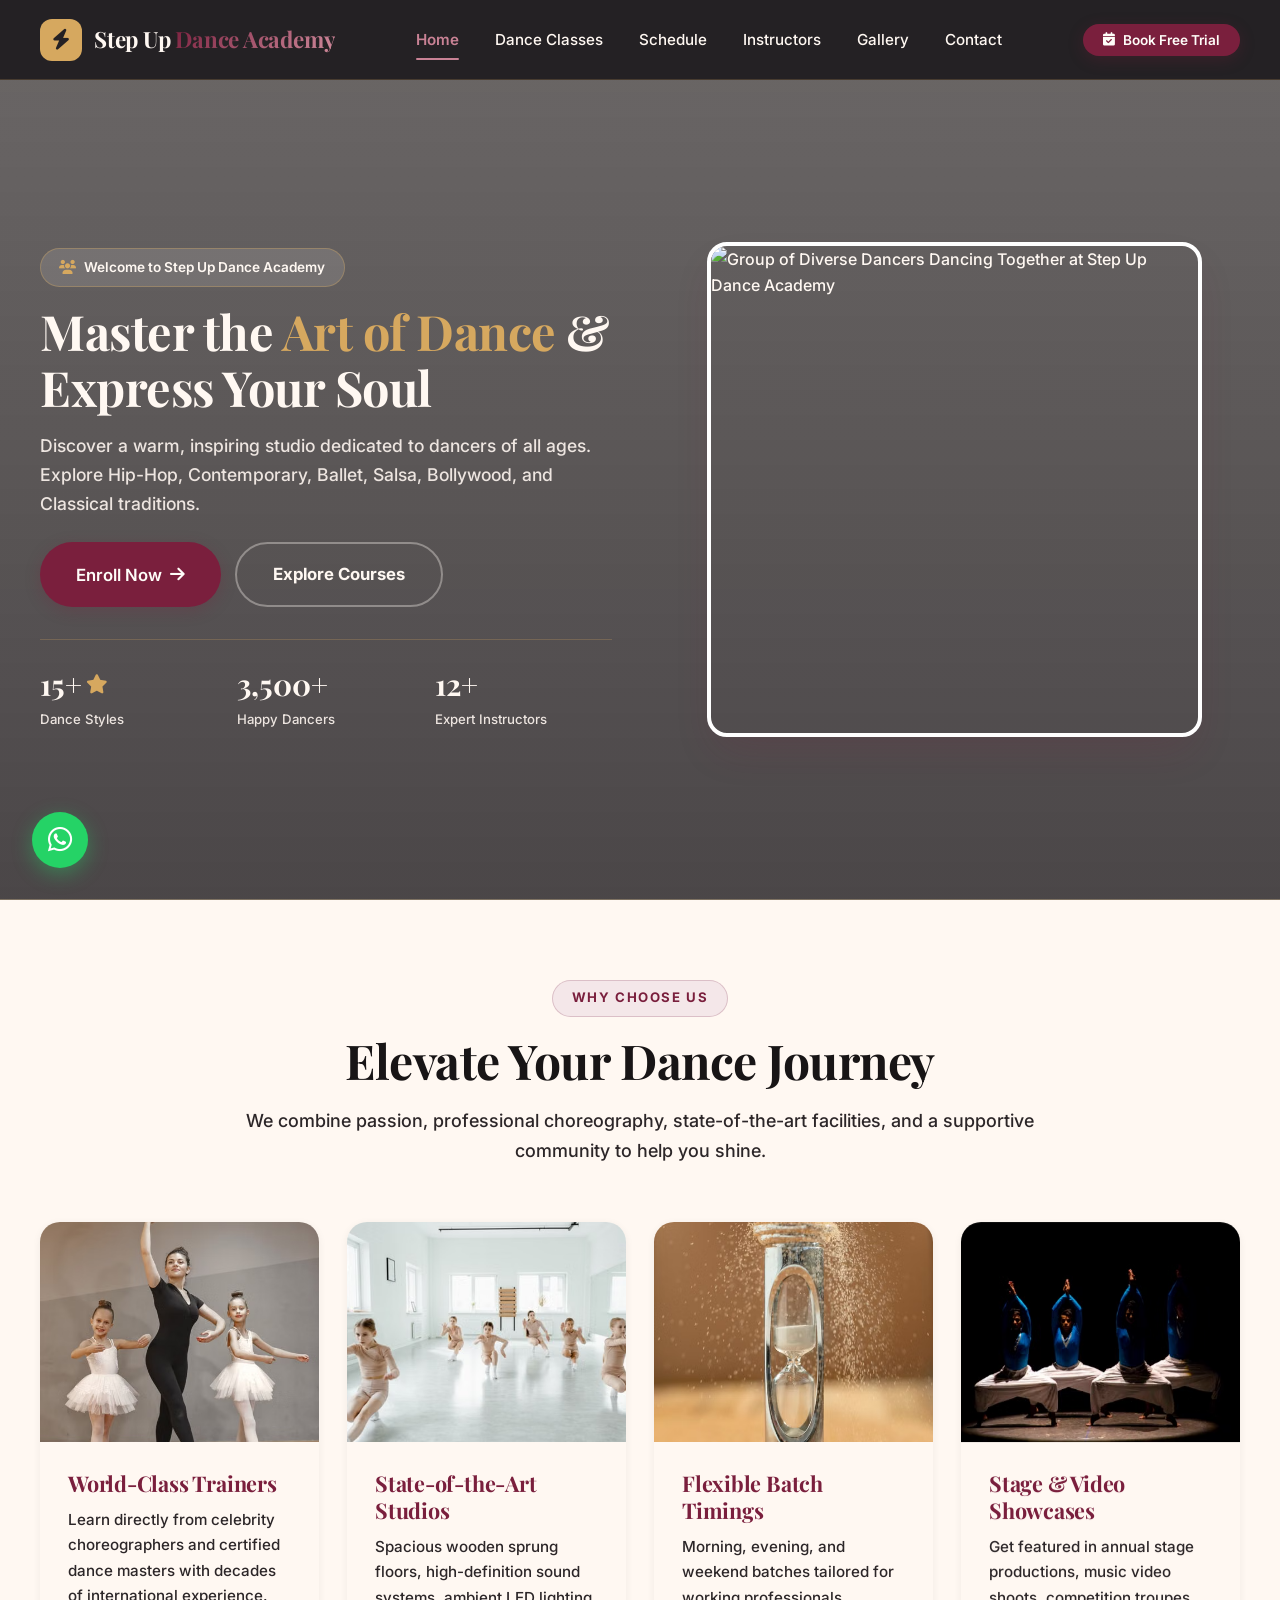
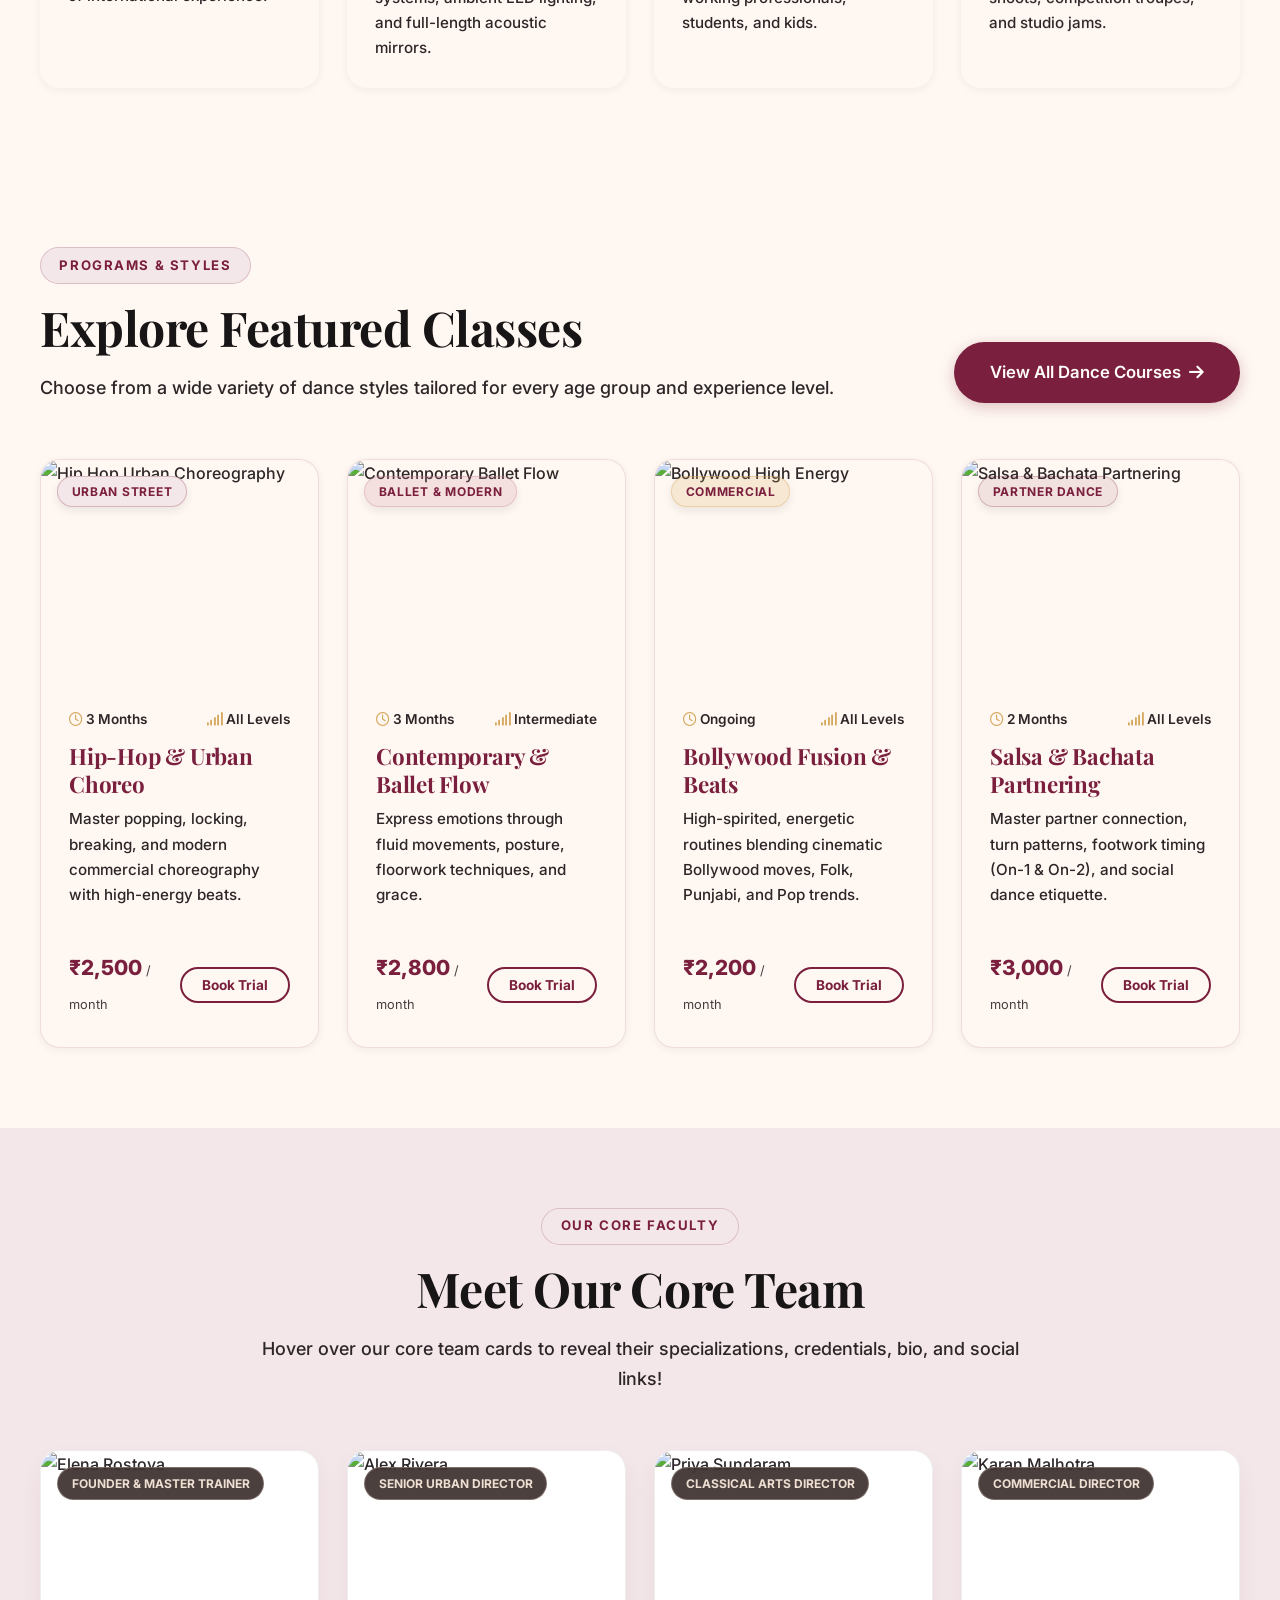
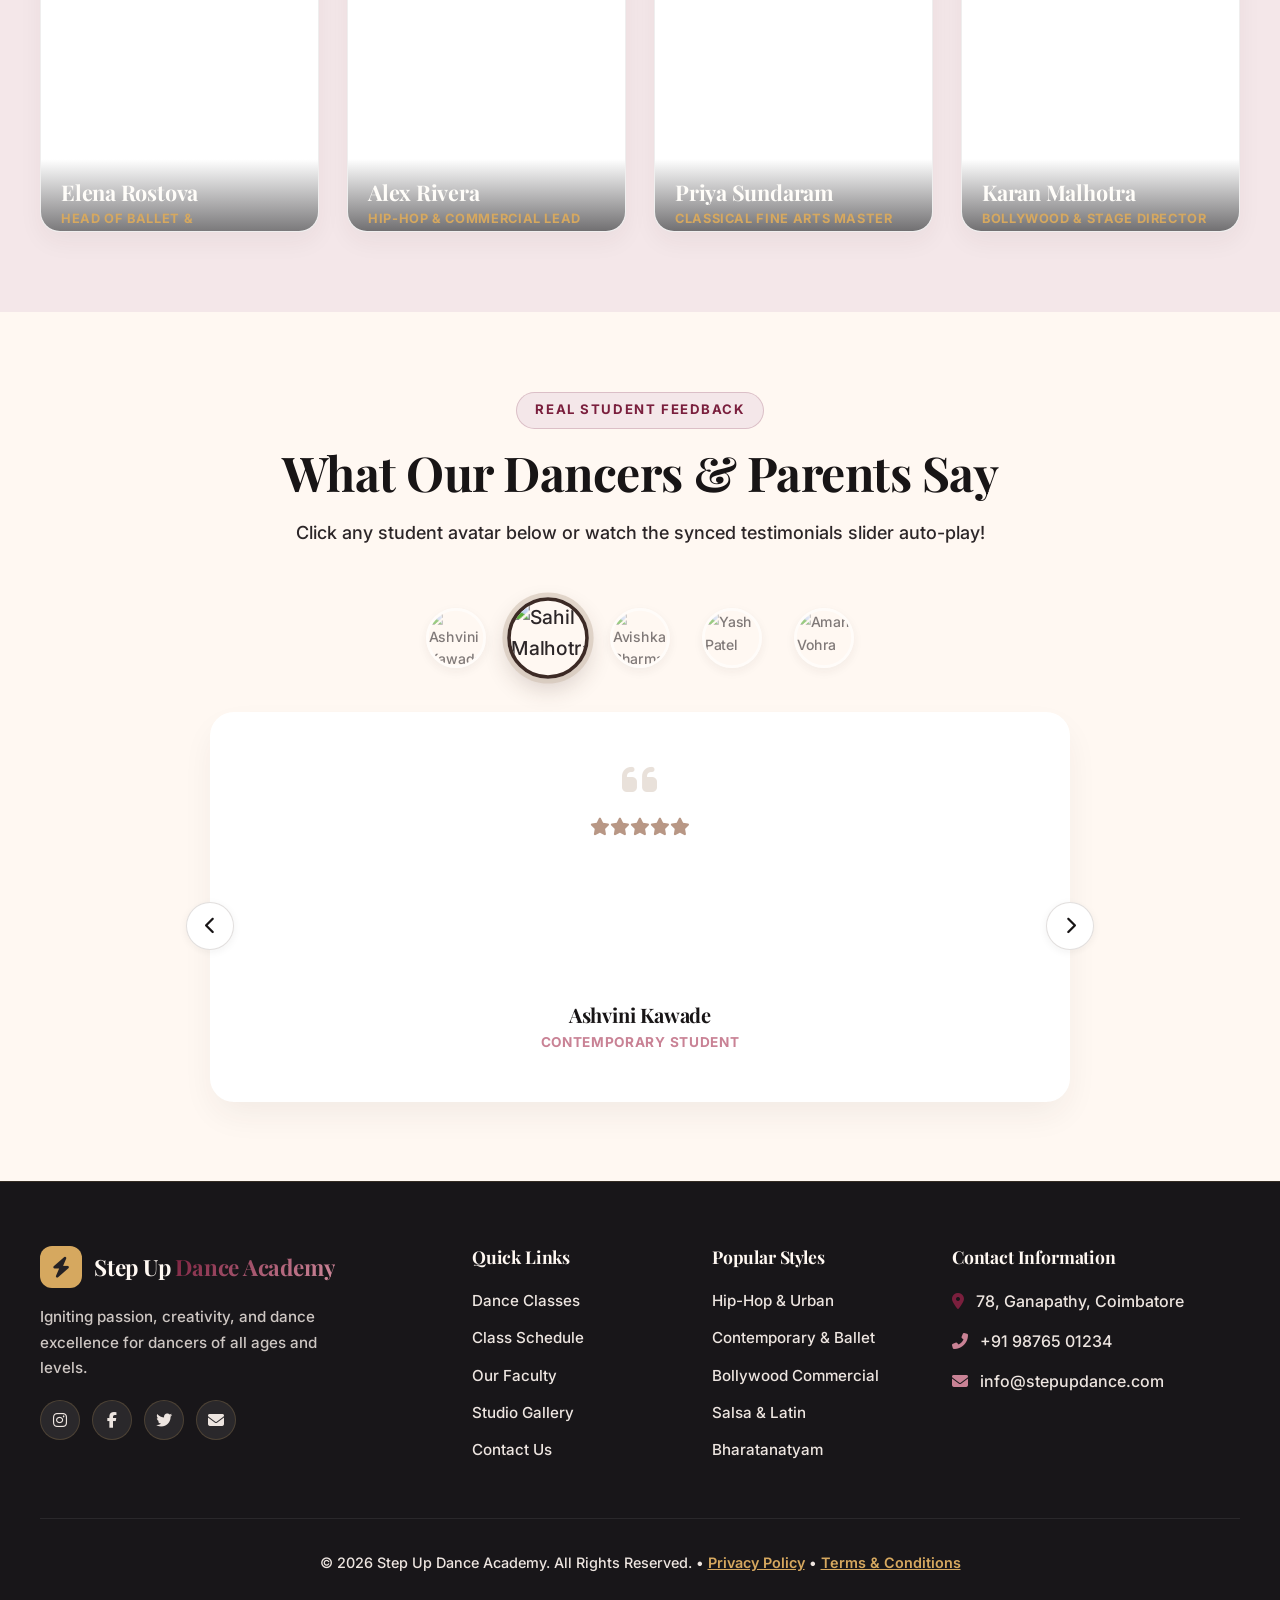
==== index.html @ e39dd7cd "Set reviews and gallery slideshow auto-play interval to 2 seconds" ====
<!DOCTYPE html>
<html lang="en">
<head>
  <meta charset="UTF-8">
  <meta name="viewport" content="width=device-width, initial-scale=1.0">
  <title>Step Up Dance Academy - Premier Dance & Performing Arts Studio</title>
  <meta name="description" content="Welcome to Step Up Dance Academy. Discover Hip-Hop, Contemporary, Ballet, Bollywood, Salsa, Bharatanatyam and Kids Dance classes taught by world-class trainers.">
  
  <!-- Google Fonts (Playfair Display Serif + Inter) -->
  <link rel="preconnect" href="https://fonts.googleapis.com">
  <link rel="preconnect" href="https://fonts.gstatic.com" crossorigin>
  <link href="https://fonts.googleapis.com/css2?family=Playfair+Display:ital,wght@0,400;0,600;0,700;0,800;1,400&family=Inter:wght@300;400;500;600;700&display=swap" rel="stylesheet">
  
  <!-- Font Awesome Icons -->
  <link rel="stylesheet" href="https://cdnjs.cloudflare.com/ajax/libs/font-awesome/6.4.0/css/all.min.css">
  
  <!-- Stylesheet -->
  <link rel="stylesheet" href="assets/css/style.css?v=18.0">
</head>
<body>

  <!-- Navigation Header -->
  <header class="header">
    <div class="container header-container">
      <a href="index.html" class="logo">
        <div class="logo-icon">
          <i class="fas fa-bolt"></i>
        </div>
        <span>Step Up <span class="gradient-text">Dance Academy</span></span>
      </a>

      <nav class="nav-menu">
        <a href="index.html" class="nav-link active">Home</a>
        <a href="classes.html" class="nav-link">Dance Classes</a>
        <a href="schedule.html" class="nav-link">Schedule</a>
        <a href="instructors.html" class="nav-link">Instructors</a>
        <a href="gallery.html" class="nav-link">Gallery</a>
        <a href="contact.html" class="nav-link">Contact</a>
      </nav>

      <div class="nav-actions">
        <button class="btn btn-primary btn-sm header-trial-btn" data-modal-target="trialModal" aria-label="Book Free Trial" title="Book Free Trial">
          <i class="fas fa-calendar-check"></i><span class="btn-text"> Book Free Trial</span>
        </button>
        <button class="hamburger" aria-label="Toggle Navigation">
          <span></span>
          <span></span>
          <span></span>
        </button>
      </div>
    </div>
  </header>

  <!-- Hero Section with Group Dancers Background Image -->
  <section class="hero home-hero" style="background: linear-gradient(rgba(24, 21, 24, 0.65), rgba(24, 21, 24, 0.78)), url('https://images.unsplash.com/photo-1504609773096-104ff2c73ba4?auto=format&fit=crop&w=1920&q=80') center/cover no-repeat;">
    <div class="container hero-grid">
      <div class="hero-content">
        <div class="hero-badge">
          <i class="fas fa-users" style="color: #D6A85F"></i>
          <span>Welcome to Step Up Dance Academy</span>
        </div>
        <h1 class="hero-title">
          Master the <span class="gradient-text">Art of Dance</span> & Express Your Soul
        </h1>
        <p class="hero-subtitle">
          Discover a warm, inspiring studio dedicated to dancers of all ages. Explore Hip-Hop, Contemporary, Ballet, Salsa, Bollywood, and Classical traditions.
        </p>
        <div class="hero-cta">
          <button class="btn btn-primary btn-lg" data-modal-target="trialModal">
            Enroll Now <i class="fas fa-arrow-right"></i>
          </button>
          <a href="classes.html" class="btn btn-outline btn-lg" style="color: #FFF8F2; border-color: rgba(255, 248, 242, 0.35);">
            Explore Courses
          </a>
        </div>

        <div class="hero-stats">
          <div>
            <div class="stat-number">15+ <i class="fas fa-star" style="font-size: 1.2rem; color: var(--accent-gold); margin-left: 4px;"></i></div>
            <div class="stat-label">Dance Styles</div>
          </div>
          <div>
            <div class="stat-number">3,500+</div>
            <div class="stat-label">Happy Dancers</div>
          </div>
          <div>
            <div class="stat-number">12+</div>
            <div class="stat-label">Expert Instructors</div>
          </div>
        </div>
      </div>

      <div class="hero-media">
        <div class="hero-image-wrapper">
          <img src="https://images.unsplash.com/photo-1545959570-a1356550785f?auto=format&fit=crop&w=900&q=80" alt="Group of Diverse Dancers Dancing Together at Step Up Dance Academy">
        </div>
      </div>
    </div>
  </section>

  <!-- Studio Highlights Section -->
  <section class="section" style="background: #FFF8F2;">
    <div class="container">
      <div class="section-header">
        <span class="section-subtitle">Why Choose Us</span>
        <h2 class="section-title">Elevate Your Dance Journey</h2>
        <p class="section-description">We combine passion, professional choreography, state-of-the-art facilities, and a supportive community to help you shine.</p>
      </div>

      <div class="features-grid">
        <!-- Card 1: World-Class Trainers -->
        <div class="feature-card">
          <div class="feature-image-box">
            <img src="assets/images/trainers.png" alt="World-Class Dance Trainers">
            
          </div>
          <div class="feature-card-body">
            <h3 class="feature-title">World-Class Trainers</h3>
            <p class="feature-desc">Learn directly from celebrity choreographers and certified dance masters with decades of international experience.</p>
          </div>
        </div>

        <!-- Card 2: State-of-the-Art Studios -->
        <div class="feature-card">
          <div class="feature-image-box">
            <img src="assets/images/studio.png" alt="State-of-the-Art Dance Studio">
            
          </div>
          <div class="feature-card-body">
            <h3 class="feature-title">State-of-the-Art Studios</h3>
            <p class="feature-desc">Spacious wooden sprung floors, high-definition sound systems, ambient LED lighting, and full-length acoustic mirrors.</p>
          </div>
        </div>

        <!-- Card 3: Flexible Batch Timings -->
        <div class="feature-card">
          <div class="feature-image-box">
            <img src="assets/images/timings.png" alt="Flexible Batch Timings">
            
          </div>
          <div class="feature-card-body">
            <h3 class="feature-title">Flexible Batch Timings</h3>
            <p class="feature-desc">Morning, evening, and weekend batches tailored for working professionals, students, and kids.</p>
          </div>
        </div>

        <!-- Card 4: Stage & Video Showcases -->
        <div class="feature-card">
          <div class="feature-image-box">
            <img src="assets/images/stage.png" alt="Stage & Video Showcases">
            
          </div>
          <div class="feature-card-body">
            <h3 class="feature-title">Stage & Video Showcases</h3>
            <p class="feature-desc">Get featured in annual stage productions, music video shoots, competition troupes, and studio jams.</p>
          </div>
        </div>
      </div>
    </div>
  </section>

  <!-- Featured Dance Classes -->
  <section class="section">
    <div class="container">
      <div class="section-header-top-action">
        <div>
          <span class="section-subtitle">Programs & Styles</span>
          <h2 class="section-title">Explore Featured Classes</h2>
          <p class="section-description">Choose from a wide variety of dance styles tailored for every age group and experience level.</p>
        </div>
        <div>
          <a href="classes.html" class="btn btn-primary btn-lg">
            View All Dance Courses <i class="fas fa-arrow-right"></i>
          </a>
        </div>
      </div>

      <div class="classes-grid">
        <!-- Class 1 -->
        <div class="class-card">
          <a href="#" class="class-image-link" data-class-details="hip-hop" title="Click to view full class details & timings">
            <div class="class-image">
              <img src="https://images.unsplash.com/photo-1508700115892-45ecd05ae2ad?auto=format&fit=crop&w=600&q=80" alt="Hip Hop Urban Choreography">
              <span class="badge badge-purple class-badge">Urban Street</span>
            </div>
          </a>
          <div class="class-content">
            <div class="class-meta">
              <span><i class="far fa-clock"></i> 3 Months</span>
              <span><i class="fas fa-signal"></i> All Levels</span>
            </div>
            <h3 class="class-title"><a href="#" data-class-details="hip-hop">Hip-Hop & Urban Choreo</a></h3>
            <p class="class-desc">Master popping, locking, breaking, and modern commercial choreography with high-energy beats.</p>
            <div class="class-footer">
              <div class="class-price">₹2,500 <span>/ month</span></div>
              <button class="btn btn-outline btn-sm" data-modal-target="trialModal" data-course-title="Hip-Hop & Urban Choreo">
                Book Trial
              </button>
            </div>
          </div>
        </div>

        <!-- Class 2 -->
        <div class="class-card">
          <a href="#" class="class-image-link" data-class-details="contemporary" title="Click to view full class details & timings">
            <div class="class-image">
              <img src="https://images.unsplash.com/photo-1547153760-18fc86324498?auto=format&fit=crop&w=600&q=80" alt="Contemporary Ballet Flow">
              <span class="badge badge-pink class-badge">Ballet & Modern</span>
            </div>
          </a>
          <div class="class-content">
            <div class="class-meta">
              <span><i class="far fa-clock"></i> 3 Months</span>
              <span><i class="fas fa-signal"></i> Intermediate</span>
            </div>
            <h3 class="class-title"><a href="#" data-class-details="contemporary">Contemporary & Ballet Flow</a></h3>
            <p class="class-desc">Express emotions through fluid movements, posture, floorwork techniques, and grace.</p>
            <div class="class-footer">
              <div class="class-price">₹2,800 <span>/ month</span></div>
              <button class="btn btn-outline btn-sm" data-modal-target="trialModal" data-course-title="Contemporary & Ballet Flow">
                Book Trial
              </button>
            </div>
          </div>
        </div>

        <!-- Class 3 -->
        <div class="class-card">
          <a href="#" class="class-image-link" data-class-details="bollywood" title="Click to view full class details & timings">
            <div class="class-image">
              <img src="https://images.unsplash.com/photo-1535525153412-5a42439a210d?auto=format&fit=crop&w=600&q=80" alt="Bollywood High Energy">
              <span class="badge badge-gold class-badge">Commercial</span>
            </div>
          </a>
          <div class="class-content">
            <div class="class-meta">
              <span><i class="far fa-clock"></i> Ongoing</span>
              <span><i class="fas fa-signal"></i> All Levels</span>
            </div>
            <h3 class="class-title"><a href="#" data-class-details="bollywood">Bollywood Fusion & Beats</a></h3>
            <p class="class-desc">High-spirited, energetic routines blending cinematic Bollywood moves, Folk, Punjabi, and Pop trends.</p>
            <div class="class-footer">
              <div class="class-price">₹2,200 <span>/ month</span></div>
              <button class="btn btn-outline btn-sm" data-modal-target="trialModal" data-course-title="Bollywood Fusion & Beats">
                Book Trial
              </button>
            </div>
          </div>
        </div>

        <!-- Class 4 -->
        <div class="class-card">
          <a href="#" class="class-image-link" data-class-details="salsa" title="Click to view full class details & timings">
            <div class="class-image">
              <img src="https://images.unsplash.com/photo-1504609773096-104ff2c73ba4?auto=format&fit=crop&w=600&q=80" alt="Salsa & Bachata Partnering">
              <span class="badge badge-cyan class-badge">Partner Dance</span>
            </div>
          </a>
          <div class="class-content">
            <div class="class-meta">
              <span><i class="far fa-clock"></i> 2 Months</span>
              <span><i class="fas fa-signal"></i> All Levels</span>
            </div>
            <h3 class="class-title"><a href="#" data-class-details="salsa">Salsa & Bachata Partnering</a></h3>
            <p class="class-desc">Master partner connection, turn patterns, footwork timing (On-1 & On-2), and social dance etiquette.</p>
            <div class="class-footer">
              <div class="class-price">₹3,000 <span>/ month</span></div>
              <button class="btn btn-outline btn-sm" data-modal-target="trialModal" data-course-title="Salsa & Bachata Partnering">
                Book Trial
              </button>
            </div>
          </div>
        </div>
      </div>
    </div>
  </section>

  <!-- Class Details Modal (Step 1: View Class Timing, Trainer & Overview) -->
  <div class="modal" id="classDetailsModal">
    <div class="modal-dialog modal-dialog-lg">
      <button class="modal-close" data-modal-close aria-label="Close modal">&times;</button>
      
      <div class="class-details-container">
        <div class="class-details-banner">
          <img id="detailImg" src="" alt="Course Cover Image">
          <span id="detailBadge" class="badge badge-purple class-details-badge"></span>
        </div>

        <div class="class-details-header-content">
          <h2 id="detailTitle" class="class-details-title">Course Title</h2>
          <p id="detailDesc" class="class-details-desc">Course Description...</p>
        </div>

        <div class="class-details-info-grid">
          <div class="detail-info-item">
            <div class="detail-icon"><i class="fas fa-user-ninja"></i></div>
            <div class="detail-text">
              <span class="detail-label">Master Trainer</span>
              <strong id="detailTrainer">Trainer Name</strong>
            </div>
          </div>

          <div class="detail-info-item">
            <div class="detail-icon"><i class="far fa-clock"></i></div>
            <div class="detail-text">
              <span class="detail-label">Batch Schedule & Timings</span>
              <strong id="detailTiming">Mon, Wed, Fri @ 6:00 PM</strong>
            </div>
          </div>

          <div class="detail-info-item">
            <div class="detail-icon"><i class="fas fa-signal"></i></div>
            <div class="detail-text">
              <span class="detail-label">Skill Level & Duration</span>
              <strong id="detailLevel">All Levels • 3 Months</strong>
            </div>
          </div>

          <div class="detail-info-item">
            <div class="detail-icon"><i class="fas fa-tag"></i></div>
            <div class="detail-text">
              <span class="detail-label">Tuition Fee</span>
              <strong id="detailPrice" class="detail-price-text">₹2,500 / month</strong>
            </div>
          </div>
        </div>

        <div class="class-details-highlights">
          <h4 class="highlights-heading"><i class="fas fa-check-circle" style="color: var(--secondary);"></i> What You'll Learn & Master</h4>
          <ul id="detailHighlightsList" class="highlights-list">
            <!-- Populated dynamically -->
          </ul>
        </div>

        <div class="class-details-action">
          <button id="proceedToBookBtn" class="btn btn-primary btn-lg" style="width: 100%;">
            Book This Class Now <i class="fas fa-arrow-right"></i>
          </button>
        </div>
      </div>
    </div>
  </div>

  <!-- Core Team Preview (EXACT RAACK DANCE ANIMATION) -->
  <section class="section instructor-section" style="background: #F4E7E9;">
    <div class="container">
      <div class="section-header">
        <span class="section-subtitle">Our Core Faculty</span>
        <h2 class="section-title">Meet Our Core Team</h2>
        <p class="section-description">Hover over our core team cards to reveal their specializations, credentials, bio, and social links!</p>
      </div>

      <div class="instructors-grid">
        <!-- Raack Team Member 1 -->
        <div class="raack-team-card">
          <div class="raack-img-box">
            <span class="raack-top-badge">Founder & Master Trainer</span>
            <img src="https://images.unsplash.com/photo-1534528741775-53994a69daeb?auto=format&fit=crop&w=600&q=80" alt="Elena Rostova">
            <div class="raack-card-overlay">
              <h3 class="raack-trainer-title">Elena Rostova</h3>
              <div class="raack-trainer-role">Head of Ballet & Contemporary</div>
              <p class="raack-bio-text">12+ Years Experience. Royal Ballet Academy Alumna specializing in fluid floorwork, lyrical alignment, and stage performances.</p>
              <div class="raack-social-row">
                <a href="#" class="raack-social-btn" aria-label="Instagram"><i class="fab fa-instagram"></i></a>
                <a href="#" class="raack-social-btn" aria-label="YouTube"><i class="fab fa-youtube"></i></a>
                <a href="#" class="raack-social-btn" aria-label="Facebook"><i class="fab fa-facebook-f"></i></a>
              </div>
              <button class="btn btn-primary btn-sm" style="width: 100%;" data-modal-target="trialModal" data-course-title="Contemporary & Ballet Flow">
                Book Session with Elena
              </button>
            </div>
          </div>
        </div>

        <!-- Raack Team Member 2 -->
        <div class="raack-team-card">
          <div class="raack-img-box">
            <span class="raack-top-badge">Senior Urban Director</span>
            <img src="https://images.unsplash.com/photo-1507003211169-0a1dd7228f2d?auto=format&fit=crop&w=600&q=80" alt="Alex Rivera">
            <div class="raack-card-overlay">
              <h3 class="raack-trainer-title">Alex Rivera</h3>
              <div class="raack-trainer-role">Hip-Hop & Commercial Lead</div>
              <p class="raack-bio-text">World Dance Championship winner. Expert in popping, locking, breaking, and commercial video choreography.</p>
              <div class="raack-social-row">
                <a href="#" class="raack-social-btn" aria-label="Instagram"><i class="fab fa-instagram"></i></a>
                <a href="#" class="raack-social-btn" aria-label="YouTube"><i class="fab fa-youtube"></i></a>
                <a href="#" class="raack-social-btn" aria-label="TikTok"><i class="fab fa-tiktok"></i></a>
              </div>
              <button class="btn btn-primary btn-sm" style="width: 100%;" data-modal-target="trialModal" data-course-title="Hip-Hop & Urban Choreo">
                Book Session with Alex
              </button>
            </div>
          </div>
        </div>

        <!-- Raack Team Member 3 -->
        <div class="raack-team-card">
          <div class="raack-img-box">
            <span class="raack-top-badge">Classical Arts Director</span>
            <img src="https://images.unsplash.com/photo-1573496359142-b8d87734a5a2?auto=format&fit=crop&w=600&q=80" alt="Priya Sundaram">
            <div class="raack-card-overlay">
              <h3 class="raack-trainer-title">Priya Sundaram</h3>
              <div class="raack-trainer-role">Classical Fine Arts Master</div>
              <p class="raack-bio-text">Kalakshetra certified master with 15+ years experience training Bharatanatyam, Kathak, and Indian fusion.</p>
              <div class="raack-social-row">
                <a href="#" class="raack-social-btn" aria-label="Instagram"><i class="fab fa-instagram"></i></a>
                <a href="#" class="raack-social-btn" aria-label="YouTube"><i class="fab fa-youtube"></i></a>
              </div>
              <button class="btn btn-primary btn-sm" style="width: 100%;" data-modal-target="trialModal" data-course-title="Bharatanatyam Classical">
                Book Session with Priya
              </button>
            </div>
          </div>
        </div>

        <!-- Raack Team Member 4 -->
        <div class="raack-team-card">
          <div class="raack-img-box">
            <span class="raack-top-badge">Commercial Director</span>
            <img src="https://images.unsplash.com/photo-1500648767791-00dcc994a43e?auto=format&fit=crop&w=600&q=80" alt="Karan Malhotra">
            <div class="raack-card-overlay">
              <h3 class="raack-trainer-title">Karan Malhotra</h3>
              <div class="raack-trainer-role">Bollywood & Stage Director</div>
              <p class="raack-bio-text">8+ Years Experience. Choreography director for concerts & films, blending cinematic Bollywood and Bhangra energy.</p>
              <div class="raack-social-row">
                <a href="#" class="raack-social-btn" aria-label="Instagram"><i class="fab fa-instagram"></i></a>
                <a href="#" class="raack-social-btn" aria-label="YouTube"><i class="fab fa-youtube"></i></a>
              </div>
              <button class="btn btn-primary btn-sm" style="width: 100%;" data-modal-target="trialModal" data-course-title="Bollywood Fusion & Beats">
                Book Session with Karan
              </button>
            </div>
          </div>
        </div>
      </div>
    </div>
  </section>

  <!-- Student Reviews (EXACT OBSESSION DANCE STUDIO SYNCED REVIEWS SLIDER) -->
  <section class="section" style="background: #FFF8F2;">
    <div class="container">
      <div class="section-header">
        <span class="section-subtitle">Real Student Feedback</span>
        <h2 class="section-title">What Our Dancers & Parents Say</h2>
        <p class="section-description">Click any student avatar below or watch the synced testimonials slider auto-play!</p>
      </div>

      <div class="obsession-reviews-container">
        <!-- Top Avatar Navigation Ring Bar -->
        <div class="obsession-avatar-nav">
          <div class="obsession-avatar-item active" data-index="0">
            <img src="https://images.unsplash.com/photo-1534528741775-53994a69daeb?auto=format&fit=crop&w=150&q=80" alt="Ashvini Kawade">
          </div>
          <div class="obsession-avatar-item" data-index="1">
            <img src="https://images.unsplash.com/photo-1507003211169-0a1dd7228f2d?auto=format&fit=crop&w=150&q=80" alt="Sahil Malhotra">
          </div>
          <div class="obsession-avatar-item" data-index="2">
            <img src="https://images.unsplash.com/photo-1494790108377-be9c29b29330?auto=format&fit=crop&w=150&q=80" alt="Avishka Sharma">
          </div>
          <div class="obsession-avatar-item" data-index="3">
            <img src="https://images.unsplash.com/photo-1500648767791-00dcc994a43e?auto=format&fit=crop&w=150&q=80" alt="Yash Patel">
          </div>
          <div class="obsession-avatar-item" data-index="4">
            <img src="https://images.unsplash.com/photo-1544005313-94ddf0286df2?auto=format&fit=crop&w=150&q=80" alt="Aman Vohra">
          </div>
        </div>

        <!-- Synchronized Review Quote Card Box -->
        <div class="obsession-review-box">
          <button class="obsession-nav-btn obsession-nav-prev" aria-label="Previous Review"><i class="fas fa-chevron-left"></i></button>
          <button class="obsession-nav-btn obsession-nav-next" aria-label="Next Review"><i class="fas fa-chevron-right"></i></button>

          <i class="fas fa-quote-left obsession-quote-icon"></i>
          <div class="obsession-stars">
            <i class="fas fa-star"></i><i class="fas fa-star"></i><i class="fas fa-star"></i><i class="fas fa-star"></i><i class="fas fa-star"></i>
          </div>
          <p class="obsession-text-content" id="obsessionReviewText">
            "Step Up Dance Academy changed my life! Their classes and instructors are awesome... gave me the skills and confidence to become a great dancer. I’ve been at multiple dance studios, but this one has the nicest instructors and most vibrant environment."
          </p>
          <div class="obsession-user-info">
            <h3 class="obsession-user-name" id="obsessionReviewName">Ashvini Kawade</h3>
            <span class="obsession-user-role" id="obsessionReviewRole">Contemporary Student</span>
          </div>
        </div>
      </div>
    </div>
  </section>

  <!-- Trial Booking Modal -->
  <div class="modal" id="trialModal">
    <div class="modal-dialog">
      <button class="modal-close" data-modal-close aria-label="Close modal">&times;</button>
      <div style="text-align: center; margin-bottom: 1.5rem;">
        <span class="badge badge-purple" style="margin-bottom: 0.5rem;">Free Trial Pass</span>
        <h3 style="font-size: 1.75rem; font-family: var(--font-heading); color: #FFF8F2;">Book Your Free Trial Class</h3>
        <p class="text-muted" style="font-size: 0.9rem; color: #EDE5E0;">Fill out the form below to reserve your complimentary session!</p>
      </div>

      <form data-validate>
        <div class="form-group">
          <label class="form-label" style="color: #FFF8F2;">Full Name *</label>
          <input type="text" class="form-control" placeholder="e.g. John Doe" required>
          <span class="form-error">Please enter your name.</span>
        </div>

        <div class="form-row">
          <div class="form-group">
            <label class="form-label" style="color: #FFF8F2;">Phone Number *</label>
            <input type="tel" class="form-control" placeholder="+1 (555) 000-0000" required>
            <span class="form-error">Please enter a valid phone number.</span>
          </div>

          <div class="form-group">
            <label class="form-label" style="color: #FFF8F2;">Email Address *</label>
            <input type="email" class="form-control" placeholder="john@example.com" required>
            <span class="form-error">Please enter a valid email.</span>
          </div>
        </div>

        <div class="form-row">
          <div class="form-group">
            <label class="form-label" style="color: #FFF8F2;">Dance Style Interest *</label>
            <select name="danceStyle" class="form-control" required>
              <option value="">Select Dance Style</option>
              <option value="Hip-Hop & Urban Choreo">Hip-Hop & Urban Choreo</option>
              <option value="Contemporary & Ballet Flow">Contemporary & Ballet Flow</option>
              <option value="Bollywood Fusion & Beats">Bollywood Fusion & Beats</option>
              <option value="Salsa & Bachata Partnering">Salsa & Bachata</option>
              <option value="Bharatanatyam Classical">Bharatanatyam Classical</option>
              <option value="Kids Dance Grooves">Kids Dance Grooves</option>
            </select>
          </div>

          <div class="form-group">
            <label class="form-label" style="color: #FFF8F2;">Preferred Batch *</label>
            <select class="form-control" required>
              <option value="">Select Batch Time</option>
              <option value="Morning">Morning Batch (07:00 AM - 09:00 AM)</option>
              <option value="Evening">Evening Batch (05:00 PM - 08:30 PM)</option>
              <option value="Weekend">Weekend Batch (Sat & Sun)</option>
            </select>
          </div>
        </div>

        <button type="submit" class="btn btn-primary" style="width: 100%; margin-top: 1rem;">
          Confirm Trial Slot
        </button>
      </form>
    </div>
  </div>

  <!-- WhatsApp Float Button -->
  <a href="https://wa.me/15551234567?text=Hi%20Step%20Up%20Dance%20Academy,%20I'd%20like%20to%20enquire%20about%20classes!" target="_blank" class="whatsapp-float" aria-label="Chat on WhatsApp">
    <i class="fab fa-whatsapp"></i>
  </a>

  <!-- Footer -->
  <footer class="footer">
    <div class="container">
      <div class="footer-grid">
        <div class="footer-brand">
          <a href="index.html" class="logo">
            <div class="logo-icon"><i class="fas fa-bolt"></i></div>
            <span>Step Up <span class="gradient-text">Dance Academy</span></span>
          </a>
          <p>Igniting passion, creativity, and dance excellence for dancers of all ages and levels.</p>
          <div class="social-links">
            <a href="https://instagram.com" target="_blank" class="social-icon" aria-label="Instagram" title="Instagram"><i class="fab fa-instagram"></i></a>
            <a href="https://facebook.com" target="_blank" class="social-icon" aria-label="Facebook" title="Facebook"><i class="fab fa-facebook-f"></i></a>
            <a href="https://twitter.com" target="_blank" class="social-icon" aria-label="Twitter" title="Twitter"><i class="fab fa-twitter"></i></a>
            <a href="mailto:info@stepupdance.com" class="social-icon" aria-label="Email Us" title="Email Us"><i class="fas fa-envelope"></i></a>
          </div>
        </div>

        <div>
          <h4 class="footer-title">Quick Links</h4>
          <div class="footer-links">
            <a href="classes.html">Dance Classes</a>
            <a href="schedule.html">Class Schedule</a>
            <a href="instructors.html">Our Faculty</a>
            <a href="gallery.html">Studio Gallery</a>
            <a href="contact.html">Contact Us</a>
          </div>
        </div>

        <div>
          <h4 class="footer-title">Popular Styles</h4>
          <div class="footer-links">
            <a href="classes.html">Hip-Hop & Urban</a>
            <a href="classes.html">Contemporary & Ballet</a>
            <a href="classes.html">Bollywood Commercial</a>
            <a href="classes.html">Salsa & Latin</a>
            <a href="classes.html">Bharatanatyam</a>
          </div>
        </div>

        <div>
          <h4 class="footer-title">Contact Information</h4>
          <div class="footer-links" style="gap: 0.85rem;">
            <div><i class="fas fa-map-marker-alt" style="color: var(--primary); margin-right: 8px;"></i> 78, Ganapathy, Coimbatore</div>
            <div><i class="fas fa-phone-alt" style="color: var(--secondary); margin-right: 8px;"></i> +91 98765 01234</div>
            <div><i class="fas fa-envelope" style="color: var(--accent-pink); margin-right: 8px;"></i> info@stepupdance.com</div>
          </div>
        </div>
      </div>

      <div class="footer-bottom">
        <p>&copy; 2026 Step Up Dance Academy. All Rights Reserved. &bull; <a href="#privacyModal" data-modal-target="privacyModal">Privacy Policy</a> &bull; <a href="#termsModal" data-modal-target="termsModal">Terms & Conditions</a></p>
      </div>
    </div>
  </footer>

  <!-- Privacy Policy Modal -->
  <div class="modal" id="privacyModal">
    <div class="modal-dialog">
      <button class="modal-close" data-modal-close aria-label="Close modal">&times;</button>
      <div style="text-align: center; margin-bottom: 1.5rem;">
        <span class="badge badge-purple" style="margin-bottom: 0.5rem;">Legal & Policy</span>
        <h3 style="font-size: 1.75rem; font-family: var(--font-heading); color: #FFF8F2;">Privacy Policy</h3>
        <p class="text-muted" style="font-size: 0.9rem; color: #EDE5E0;">Your privacy and data security are important to us.</p>
      </div>
      <div style="font-size: 0.9rem; line-height: 1.6; color: #EDE5E0; display: flex; flex-direction: column; gap: 1rem; max-height: 60vh; overflow-y: auto; padding-right: 0.5rem;">
        <p><strong>1. Information Collection:</strong> Step Up Dance Academy collects contact details (name, email, phone number) when you sign up for free trial classes, enroll in monthly programs, or submit contact enquiries.</p>
        <p><strong>2. Usage of Information:</strong> Your information is used strictly to communicate class schedules, trial confirmations, performance showcases, and studio updates. We do not sell or rent user data to third parties.</p>
        <p><strong>3. Media Consent:</strong> Photography and videography captured during studio recitals, workshops, and rehearsals may be featured on our official website and social media channels with student/parent consent.</p>
        <p><strong>4. Data Protection:</strong> We employ administrative and technical security measures to protect your personal details against unauthorized access.</p>
      </div>
    </div>
  </div>

  <!-- Terms & Conditions Modal -->
  <div class="modal" id="termsModal">
    <div class="modal-dialog">
      <button class="modal-close" data-modal-close aria-label="Close modal">&times;</button>
      <div style="text-align: center; margin-bottom: 1.5rem;">
        <span class="badge badge-purple" style="margin-bottom: 0.5rem;">Academy Guidelines</span>
        <h3 style="font-size: 1.75rem; font-family: var(--font-heading); color: #FFF8F2;">Terms & Conditions</h3>
        <p class="text-muted" style="font-size: 0.9rem; color: #EDE5E0;">Please review our studio policies and code of conduct.</p>
      </div>
      <div style="font-size: 0.9rem; line-height: 1.6; color: #EDE5E0; display: flex; flex-direction: column; gap: 1rem; max-height: 60vh; overflow-y: auto; padding-right: 0.5rem;">
        <p><strong>1. Registration & Tuition:</strong> All tuition fees are payable on a monthly or program basis prior to the 5th of each month. Trial sessions are limited to one free pass per prospective student.</p>
        <p><strong>2. Studio Code of Conduct:</strong> Students are expected to arrive 10 minutes prior to batch start time in appropriate dancewear and clean dance shoes. Respectful behavior toward instructors and fellow dancers is required at all times.</p>
        <p><strong>3. Attendance & Makeup Classes:</strong> Missed sessions due to personal absences can be made up within the same calendar month depending on batch availability and instructor approval.</p>
        <p><strong>4. Liability & Health Declaration:</strong> Students participate in physical dance activities at their own risk. Step Up Dance Academy is not liable for personal injuries or lost belongings within studio premises.</p>
      </div>
    </div>
  </div>

  <!-- Scripts -->
  <script src="assets/js/main.js"></script>
</body>
</html>
---- assets/css/style.css ----
/* ==========================================================================
   Step Up Dance Academy - Main Stylesheet (Restored Clean Spacious Layout)
   ========================================================================== */

/* --- CSS Variables & Design Tokens --- */
:root {
  --primary: #7A1F3D;          /* Deep Burgundy */
  --primary-hover: #5F1830;    /* Darker Deep Burgundy */
  --primary-light: rgba(122, 31, 61, 0.12);
  --primary-glow: rgba(122, 31, 61, 0.25);

  --secondary: #C98295;        /* Dusty Rose */
  --secondary-hover: #b56e81;
  --secondary-light: #F4E7E9;  /* Soft Rose Blush */

  --accent-gold: #D6A85F;      /* Soft Gold */
  --accent-gold-hover: #c4964d;

  --bg-dark: #242124;          /* Charcoal */
  --bg-body: #FFF8F2;          /* Warm Cream */
  --bg-card: #FFF8F2;          /* Warm Cream for Dance Classes */
  --bg-card-hover: #FFFFFF;
  --bg-instructor: #F4E7E9;    /* Instructor section background */
  --bg-footer: #181619;        /* Footer background */

  --text-main: #181516;        /* Rich crisp dark charcoal */
  --text-muted: #2C2628;       /* High-contrast dark charcoal for body text */
  --text-dim: #453E41;         /* Solid dark subtext */
  --text-light: #FFFDF9;       /* Off White */
  --text-footer: #EDE5E0;      /* Footer text */

  --hero-bg: #FFF8F2;          /* Warm Cream */
  --taupe-sand: #F4E7E9;

  --accent-pink: #C98295;
  --accent-cyan: #7a9a95;

  --success: #6a8e7f;
  --error: #c95a5a;

  /* Typography */
  --font-heading: 'Playfair Display', 'Cormorant Garamond', Georgia, serif;
  --font-body: 'Inter', -apple-system, BlinkMacSystemFont, "Segoe UI", Roboto, sans-serif;

  /* Layout & Spacing */
  --container-max: 1520px;
  --header-height: 80px;
  --radius-sm: 8px;
  --radius-md: 14px;
  --radius-lg: 20px;
  --radius-full: 9999px;

  /* Transitions */
  --transition-fast: 0.2s cubic-bezier(0.4, 0, 0.2, 1);
  --transition-normal: 0.3s cubic-bezier(0.4, 0, 0.2, 1);
  --transition-slow: 0.5s cubic-bezier(0.4, 0, 0.2, 1);

  /* Shadows */
  --shadow-sm: 0 2px 8px rgba(36, 33, 36, 0.06);
  --shadow-md: 0 12px 30px -5px rgba(36, 33, 36, 0.1), 0 4px 10px -2px rgba(36, 33, 36, 0.05);
  --shadow-lg: 0 20px 40px -10px rgba(122, 31, 61, 0.18);
}

/* --- Base & Reset --- */
*, *::before, *::after {
  box-sizing: border-box;
  margin: 0;
  padding: 0;
}

html {
  scroll-behavior: smooth;
  font-size: 16px;
}

body {
  background-color: var(--bg-body);
  color: var(--text-muted);
  font-family: var(--font-body);
  font-weight: 500;
  line-height: 1.65;
  overflow-x: hidden;
  min-height: 100vh;
  display: flex;
  flex-direction: column;
  -webkit-font-smoothing: antialiased;
  -moz-osx-font-smoothing: grayscale;
}

p {
  color: var(--text-muted);
  font-weight: 500;
  line-height: 1.65;
}

a {
  color: inherit;
  text-decoration: none;
  transition: color var(--transition-fast);
}

ul {
  list-style: none;
}

img, video {
  max-width: 100%;
  height: auto;
  display: block;
}

button, input, select, textarea {
  font-family: inherit;
  font-size: inherit;
  color: inherit;
  border: none;
  outline: none;
  background: none;
}

button {
  cursor: pointer;
}

/* --- Top Announcement Bar --- */
.top-notice-bar {
  display: none !important;
}

/* --- Typography Helpers --- */
h1, h2, h3, h4, h5, h6 {
  font-family: var(--font-heading);
  font-weight: 700;
  line-height: 1.25;
  color: var(--text-main);
  letter-spacing: -0.01em;
}

.gradient-text {
  color: #7A1F3D;
  background: linear-gradient(135deg, #7A1F3D 0%, #A33858 50%, #7A1F3D 100%);
  -webkit-background-clip: text;
  -webkit-text-fill-color: transparent;
  font-weight: 700;
}

.gradient-text-alt {
  color: #7A1F3D;
  background: linear-gradient(135deg, #7A1F3D 0%, #C98295 100%);
  -webkit-background-clip: text;
  -webkit-text-fill-color: transparent;
  font-weight: 700;
}

.text-center { text-align: center; }
.text-muted { color: var(--text-muted); }

/* --- Container & Section Layout --- */
.container {
  width: 100%;
  max-width: var(--container-max);
  margin-left: auto;
  margin-right: auto;
  padding-left: 2.5rem;
  padding-right: 2.5rem;
}

.section {
  padding-top: 5rem;
  padding-bottom: 5rem;
  position: relative;
}

.section-header {
  text-align: center;
  max-width: 800px;
  margin: 0 auto 3.5rem auto;
}

.section-header-top-action {
  display: flex;
  align-items: flex-end;
  justify-content: space-between;
  gap: 2rem;
  margin-bottom: 3.5rem;
}

@media (max-width: 768px) {
  .section-header-top-action {
    flex-direction: column;
    align-items: flex-start;
    gap: 1.25rem;
    margin-bottom: 2.5rem;
  }
}

.section-subtitle {
  display: inline-block;
  font-size: 0.825rem;
  font-weight: 700;
  text-transform: uppercase;
  letter-spacing: 0.12em;
  color: #7A1F3D;
  background: #F4E7E9;
  padding: 0.4rem 1.15rem;
  border-radius: var(--radius-full);
  margin-bottom: 0.85rem;
  border: 1px solid rgba(122, 31, 61, 0.2);
}

.section-title {
  font-size: clamp(2.2rem, 4.5vw, 3rem);
  margin-bottom: 1rem;
  font-family: var(--font-heading);
  font-weight: 700;
  color: var(--text-main);
}

.section-description {
  font-size: 1.125rem;
  color: var(--text-muted);
  font-weight: 500;
  line-height: 1.65;
}

/* --- Buttons & UI Elements --- */
.btn {
  display: inline-flex;
  align-items: center;
  justify-content: center;
  gap: 0.5rem;
  padding: 0.85rem 1.75rem;
  font-weight: 600;
  font-size: 0.95rem;
  border-radius: var(--radius-full);
  transition: all var(--transition-normal);
  position: relative;
  overflow: hidden;
  z-index: 1;
  white-space: nowrap !important;
  flex-shrink: 0;
}

.btn-primary {
  background: #7A1F3D;
  color: #FFFDF9;
  box-shadow: 0 4px 15px rgba(122, 31, 61, 0.25);
}

.btn-primary:hover {
  background: #5F1830;
  transform: translateY(-2px);
  box-shadow: 0 8px 25px rgba(122, 31, 61, 0.35);
}

.btn-secondary {
  background: #C98295;
  color: #FFFDF9;
  font-weight: 700;
  box-shadow: 0 4px 15px rgba(201, 130, 149, 0.3);
}

.btn-secondary:hover {
  background: #b56e81;
  transform: translateY(-2px);
  box-shadow: 0 8px 25px rgba(201, 130, 149, 0.45);
}

.btn-taupe {
  background: #D6A85F;
  color: #242124;
  font-weight: 700;
  border: 1px solid rgba(214, 168, 95, 0.3);
  box-shadow: 0 4px 12px rgba(214, 168, 95, 0.25);
}

.btn-taupe:hover {
  background: #c4964d;
  color: #242124;
  transform: translateY(-2px);
  box-shadow: 0 8px 20px rgba(214, 168, 95, 0.4);
}

.btn-outline {
  background: transparent;
  color: #7A1F3D;
  border: 2px solid #7A1F3D;
  font-weight: 700;
}

.btn-outline:hover {
  border-color: #7A1F3D;
  color: #FFFDF9;
  background: #7A1F3D;
  transform: translateY(-2px);
}

/* Header & Dark Section Outline Buttons (High Contrast Off-White & Dusty Rose) */
.header .btn-outline,
.nav-actions .btn-outline,
.modal .btn-outline,
.footer .btn-outline {
  color: #FFF8F2 !important;
  border: 2px solid #C98295 !important;
  font-weight: 700 !important;
  background: transparent;
}

.header .btn-outline:hover,
.nav-actions .btn-outline:hover,
.modal .btn-outline:hover,
.footer .btn-outline:hover {
  background: #7A1F3D !important;
  color: #FFFDF9 !important;
  border-color: #7A1F3D !important;
  transform: translateY(-2px);
}

.btn-sm {
  padding: 0.5rem 1.25rem;
  font-size: 0.85rem;
}

.btn-lg {
  padding: 1.05rem 2.25rem;
  font-size: 1.05rem;
}

/* --- Badges & Tags --- */
.badge {
  display: inline-flex;
  align-items: center;
  gap: 0.35rem;
  padding: 0.3rem 0.85rem;
  border-radius: var(--radius-full);
  font-size: 0.75rem;
  font-weight: 700;
  text-transform: uppercase;
  letter-spacing: 0.06em;
}

.badge-purple { background: #F4E7E9; color: #7A1F3D; border: 1px solid rgba(122, 31, 61, 0.25); font-weight: 700; }
.badge-gold { background: rgba(214, 168, 95, 0.2); color: #7A1F3D; border: 1px solid rgba(214, 168, 95, 0.4); font-weight: 700; }
.badge-pink { background: rgba(201, 130, 149, 0.2); color: #7A1F3D; border: 1px solid rgba(201, 130, 149, 0.35); font-weight: 700; }
.badge-cyan { background: rgba(122, 31, 61, 0.1); color: #7A1F3D; border: 1px solid rgba(122, 31, 61, 0.25); font-weight: 700; }

/* --- Navigation Header --- */
.header {
  position: sticky;
  top: 0;
  left: 0;
  width: 100%;
  height: var(--header-height);
  z-index: 1000;
  transition: all var(--transition-normal);
  background: #242124;
  backdrop-filter: blur(12px);
  -webkit-backdrop-filter: blur(12px);
  border-bottom: 1px solid rgba(214, 168, 95, 0.2);
}

.header.scrolled {
  box-shadow: 0 4px 20px rgba(0, 0, 0, 0.3);
}

.header-container {
  display: flex !important;
  align-items: center !important;
  justify-content: space-between !important;
  flex-wrap: nowrap !important;
  height: 100%;
}

.logo {
  display: flex !important;
  align-items: center !important;
  gap: 0.75rem;
  font-family: var(--font-heading);
  font-size: 1.4rem;
  font-weight: 700;
  letter-spacing: -0.01em;
  color: #FFF8F2;
  white-space: nowrap !important;
  flex-shrink: 0 !important;
}

.logo span,
.logo strong,
.logo .gradient-text {
  white-space: nowrap !important;
  flex-shrink: 0 !important;
  display: inline-block !important;
}

.logo-icon {
  width: 42px;
  height: 42px;
  background: #D6A85F;
  border-radius: 12px;
  display: flex;
  align-items: center;
  justify-content: center;
  color: #242124;
  font-size: 1.3rem;
  flex-shrink: 0 !important;
}

.nav-menu {
  display: flex;
  align-items: center;
  gap: 2.25rem;
}

.nav-link {
  font-weight: 500;
  color: #FFF8F2;
  position: relative;
  padding: 0.5rem 0;
  font-size: 0.95rem;
  white-space: nowrap !important;
}

.nav-link:hover, .nav-link.active {
  color: #C98295;
  font-weight: 600;
}

.nav-link::after {
  content: '';
  position: absolute;
  bottom: 0;
  left: 0;
  width: 0;
  height: 2px;
  background: #C98295;
  transition: width var(--transition-fast);
  border-radius: 2px;
}

.nav-link:hover::after, .nav-link.active::after {
  width: 100%;
}

.nav-actions {
  display: flex;
  align-items: center;
  gap: 1rem;
  white-space: nowrap !important;
  flex-shrink: 0;
}

.hamburger {
  display: none;
  flex-direction: column;
  justify-content: space-between;
  width: 30px;
  height: 20px;
  background: none;
  cursor: pointer;
  z-index: 1001;
}

.hamburger span {
  width: 100%;
  height: 2px;
  background-color: #FFF8F2;
  border-radius: 2px;
  transition: all var(--transition-fast);
}

.hamburger.active span:nth-child(1) {
  transform: translateY(9px) rotate(45deg);
}

.hamburger.active span:nth-child(2) {
  opacity: 0;
}

.hamburger.active span:nth-child(3) {
  transform: translateY(-9px) rotate(-45deg);
}

/* ==========================================================================
   HERO SECTION - LUXURY WARM CREAM & AMBIENT GRADIENT GLOW
   ========================================================================== */
.hero {
  position: relative;
  overflow: hidden;
  background: radial-gradient(ellipse at 20% 25%, #FFF0F4 0%, #FFF8F2 45%, #FBF0E6 100%);
  border-bottom: 1px solid rgba(214, 168, 95, 0.2);
  padding: 3.5rem 0;
  z-index: 1;
}

/* Home Hero Section with Group Dancers Background Image */
.home-hero {
  color: #FFF8F2 !important;
}

.home-hero .hero-badge {
  background: rgba(255, 255, 255, 0.12) !important;
  border: 1px solid rgba(214, 168, 95, 0.35) !important;
  color: #FFF8F2 !important;
}

.home-hero .hero-title {
  color: #FFF8F2 !important;
}

.home-hero .hero-title .gradient-text {
  color: #D6A85F !important;
  background: none !important;
  -webkit-text-fill-color: #D6A85F !important;
}

.home-hero .hero-subtitle {
  color: #EDE5E0 !important;
}

.home-hero .stat-number {
  color: #FFF8F2 !important;
}

.home-hero .stat-label {
  color: #EDE5E0 !important;
}

.home-hero .hero-stats {
  border-top-color: rgba(214, 168, 95, 0.25) !important;
}

/* Ambient Decorative Glow Layers */
.hero-glow-gold {
  position: absolute;
  top: -12%;
  left: -8%;
  width: 550px;
  height: 550px;
  background: radial-gradient(circle, rgba(214, 168, 95, 0.28) 0%, rgba(255, 248, 242, 0) 70%);
  filter: blur(65px);
  pointer-events: none;
  z-index: 0;
  animation: pulseGlow 8s ease-in-out infinite alternate;
}

.hero-glow-rose {
  position: absolute;
  bottom: -15%;
  right: -5%;
  width: 600px;
  height: 600px;
  background: radial-gradient(circle, rgba(201, 130, 149, 0.25) 0%, rgba(255, 248, 242, 0) 70%);
  filter: blur(75px);
  pointer-events: none;
  z-index: 0;
  animation: pulseGlow 10s ease-in-out infinite alternate-reverse;
}

.hero-glow-burgundy {
  position: absolute;
  top: 40%;
  left: 35%;
  width: 400px;
  height: 400px;
  background: radial-gradient(circle, rgba(122, 31, 61, 0.08) 0%, rgba(255, 248, 242, 0) 70%);
  filter: blur(55px);
  pointer-events: none;
  z-index: 0;
}

@keyframes pulseGlow {
  0% { transform: scale(1) translateY(0); opacity: 0.8; }
  100% { transform: scale(1.12) translateY(-15px); opacity: 1; }
}

@media (min-width: 1025px) {
  .hero {
    min-height: calc(100vh - var(--header-height));
    display: flex;
    align-items: center;
    padding: 1.5rem 0;
  }
}

/* --- Minimized Compact Inner Hero Banner for Desktop & Mobile --- */
.hero.inner-hero {
  min-height: auto !important;
  padding-top: calc(var(--header-height) + 1.75rem) !important;
  padding-bottom: 1.75rem !important;
  display: block !important;
}

.inner-hero .hero-title {
  font-size: 2.1rem !important;
  line-height: 1.25 !important;
  margin-bottom: 0.35rem !important;
}

.inner-hero .hero-subtitle {
  font-size: 0.98rem !important;
  line-height: 1.45 !important;
  max-width: 620px !important;
}

.hero-grid {
  position: relative;
  z-index: 2;
  display: grid;
  grid-template-columns: 1fr 1fr;
  gap: 3.5rem;
  align-items: center;
  width: 100%;
}

.hero-content {
  z-index: 2;
}

.hero-badge {
  display: inline-flex;
  align-items: center;
  gap: 0.5rem;
  background: rgba(255, 255, 255, 0.85);
  border: 1px solid rgba(60, 42, 37, 0.15);
  padding: 0.45rem 1.15rem;
  border-radius: var(--radius-full);
  font-size: 0.85rem;
  font-weight: 600;
  color: var(--text-main);
  margin-bottom: 1rem;
}

.hero-title {
  font-size: clamp(2.2rem, 3.8vw, 3.6rem);
  font-family: var(--font-heading);
  letter-spacing: -0.01em;
  margin-bottom: 1rem;
  line-height: 1.15;
  color: #181516;
  font-weight: 700;
}

.hero-subtitle {
  font-size: 1.1rem;
  color: #2C2628;
  font-weight: 500;
  margin-bottom: 1.5rem;
  max-width: 620px;
  line-height: 1.65;
}

.hero-cta {
  display: flex;
  flex-wrap: wrap;
  gap: 0.85rem;
  margin-bottom: 2rem;
}

.hero-stats {
  display: grid;
  grid-template-columns: repeat(3, 1fr);
  gap: 1.25rem;
  padding-top: 1.25rem;
  border-top: 1px solid rgba(60, 42, 37, 0.15);
}

.stat-number {
  font-size: 1.85rem;
  font-weight: 700;
  font-family: var(--font-heading);
  color: var(--text-main);
  display: flex;
  align-items: center;
}

.stat-label {
  font-size: 0.825rem;
  color: var(--text-muted);
  font-weight: 500;
}

.hero-media {
  position: relative;
  z-index: 1;
}

.hero-image-wrapper {
  position: relative;
  border-radius: var(--radius-lg);
  overflow: hidden;
  box-shadow: var(--shadow-lg);
  border: 4px solid #ffffff;
  aspect-ratio: 1 / 1;
  width: 100%;
  max-width: 520px;
  margin: 0 auto;
}

.hero-image-wrapper img {
  width: 100%;
  height: 100%;
  object-fit: cover;
  transition: transform var(--transition-slow);
}

@media (min-width: 1025px) {
  .hero-image-wrapper {
    height: clamp(400px, 55vh, 520px);
    width: clamp(400px, 55vh, 520px);
  }
}

.hero-image-wrapper:hover img {
  transform: scale(1.03);
}

.floating-card {
  position: absolute;
  background: rgba(255, 255, 255, 0.92);
  backdrop-filter: blur(16px);
  border: 1px solid rgba(60, 42, 37, 0.12);
  padding: 0.85rem 1.15rem;
  border-radius: var(--radius-md);
  display: flex;
  align-items: center;
  gap: 0.85rem;
  box-shadow: var(--shadow-md);
  z-index: 3;
}

.floating-card-1 {
  top: 6%;
  left: -25px;
  animation: float 4s ease-in-out infinite;
}

.floating-card-2 {
  bottom: 6%;
  right: -25px;
  animation: float 4s ease-in-out infinite 2s;
}

.card-icon {
  width: 44px;
  height: 44px;
  border-radius: 50%;
  background: var(--taupe-sand);
  color: #3c2a25;
  display: flex;
  align-items: center;
  justify-content: center;
  font-size: 1.25rem;
}

.card-icon.gold {
  background: rgba(184, 151, 133, 0.2);
  color: var(--secondary);
}

@keyframes float {
  0%, 100% { transform: translateY(0); }
  50% { transform: translateY(-10px); }
}

/* Inner Page Classes Hero Banner */
.classes-hero {
  background: var(--hero-bg) !important;
  border-bottom: 1px solid rgba(40, 13, 2, 0.12);
  padding-top: 4rem !important;
  padding-bottom: 3.5rem !important;
}

.classes-hero .section-subtitle {
  background: #ffffff;
  color: var(--primary);
  border-color: rgba(40, 13, 2, 0.15);
}

/* --- Features / Highlights Section --- */
.features-grid {
  display: grid;
  grid-template-columns: repeat(4, 1fr);
  gap: 1.75rem;
}

.feature-card {
  background: var(--bg-card);
  border: 1px solid var(--border-glass);
  border-radius: var(--radius-lg);
  transition: all var(--transition-normal);
  position: relative;
  overflow: hidden;
  box-shadow: var(--shadow-sm);
  display: flex;
  flex-direction: column;
}

.feature-card:hover {
  transform: translateY(-6px);
  background: #ffffff;
  border-color: rgba(60, 42, 37, 0.25);
  box-shadow: var(--shadow-md);
}

.feature-image-box {
  position: relative;
  width: 100%;
  height: 220px;
  overflow: hidden;
}

.feature-image-box img {
  width: 100%;
  height: 100%;
  object-fit: cover;
  transition: transform var(--transition-slow);
}

.feature-card:hover .feature-image-box img {
  transform: scale(1.08);
}

.feature-icon-badge {
  position: absolute;
  bottom: 1rem;
  right: 1rem;
  width: 48px;
  height: 48px;
  border-radius: 14px;
  background: rgba(250, 245, 239, 0.92);
  backdrop-filter: blur(8px);
  -webkit-backdrop-filter: blur(8px);
  color: #3c2a25;
  display: flex;
  align-items: center;
  justify-content: center;
  font-size: 1.25rem;
  box-shadow: 0 4px 12px rgba(60, 42, 37, 0.15);
  border: 1px solid rgba(60, 42, 37, 0.1);
  transition: all var(--transition-normal);
}

.feature-card:hover .feature-icon-badge {
  background: var(--primary);
  color: #ffffff;
  transform: scale(1.1);
}

.feature-card-body {
  padding: 1.75rem;
  display: flex;
  flex-direction: column;
  flex: 1;
}

.feature-title {
  font-size: 1.35rem;
  margin-bottom: 0.65rem;
  color: #7A1F3D;
  font-family: var(--font-heading);
  font-weight: 700;
}

.feature-desc {
  color: #2C2628;
  font-size: 0.95rem;
  font-weight: 500;
  line-height: 1.65;
}

/* --- Dance Classes Grid & Cards --- */
.classes-grid {
  display: grid;
  grid-template-columns: repeat(4, 1fr);
  gap: 1.75rem;
}

.class-card {
  background: #FFF8F2;
  border-radius: var(--radius-lg);
  overflow: hidden;
  border: 1px solid rgba(122, 31, 61, 0.12);
  transition: all var(--transition-normal);
  display: flex;
  flex-direction: column;
  box-shadow: var(--shadow-sm);
}

.class-card:hover {
  transform: translateY(-6px);
  border-color: #D6A85F;
  box-shadow: var(--shadow-md);
}

.class-image-link {
  display: block;
  cursor: pointer;
  overflow: hidden;
  text-decoration: none;
}

.class-image {
  position: relative;
  height: 220px;
  overflow: hidden;
  cursor: pointer;
}

.class-image img {
  width: 100%;
  height: 100%;
  object-fit: cover;
  transition: transform var(--transition-slow);
}

.class-card:hover .class-image img,
.class-image-link:hover img {
  transform: scale(1.08);
}

.class-badge {
  position: absolute;
  top: 1rem;
  left: 1rem;
  z-index: 2;
  box-shadow: 0 4px 10px rgba(0,0,0,0.08);
}

.class-content {
  padding: 1.75rem;
  display: flex;
  flex-direction: column;
  flex: 1;
}

.class-meta {
  display: flex;
  align-items: center;
  justify-content: space-between;
  margin-bottom: 0.75rem;
  font-size: 0.85rem;
  color: #2C2628;
  font-weight: 600;
}

.class-meta i {
  color: #D6A85F;
}

.class-title {
  font-size: 1.4rem;
  margin-bottom: 0.5rem;
  font-weight: 700;
}

.class-title a {
  color: #7A1F3D;
  font-weight: 700;
  text-decoration: none;
  transition: color var(--transition-fast);
}

.class-title a:hover {
  color: #5F1830;
}

.class-desc {
  color: #2C2628;
  font-size: 0.95rem;
  font-weight: 500;
  line-height: 1.65;
  margin-bottom: 1.5rem;
  flex: 1;
}

.class-footer {
  display: flex;
  align-items: center;
  justify-content: space-between;
  padding-top: 1.25rem;
  border-top: 1px solid var(--border-light);
}

.class-price {
  font-weight: 800;
  font-size: 1.3rem;
  color: #7A1F3D;
}

.class-price span {
  font-size: 0.8rem;
  color: var(--text-dim);
  font-weight: 400;
}

/* Filter Controls */
.filter-container {
  display: flex;
  flex-wrap: wrap;
  justify-content: center;
  gap: 0.75rem;
  margin-bottom: 3rem;
}

.filter-btn {
  padding: 0.65rem 1.4rem;
  border-radius: var(--radius-full);
  background: #ffffff;
  color: var(--text-muted);
  border: 1px solid rgba(60, 42, 37, 0.15);
  font-size: 0.9rem;
  font-weight: 600;
  transition: all var(--transition-fast);
  box-shadow: var(--shadow-sm);
}

.filter-btn:hover, .filter-btn.active {
  background: var(--secondary);
  color: var(--primary);
  border-color: var(--primary);
  box-shadow: 0 4px 15px rgba(220, 192, 172, 0.6);
}

/* ==========================================================================
   ANIMATION 1: OBSESSION DANCE STUDIO SYNCED TESTIMONIAL SLIDER
   ========================================================================== */
.obsession-reviews-container {
  max-width: 860px;
  margin: 0 auto;
  position: relative;
}

.obsession-avatar-nav {
  display: flex;
  justify-content: center;
  align-items: center;
  gap: 1.5rem;
  margin-bottom: 2.5rem;
  position: relative;
}

.obsession-avatar-item {
  width: 68px;
  height: 68px;
  border-radius: 50%;
  overflow: hidden;
  cursor: pointer;
  border: 3px solid #ffffff;
  box-shadow: 0 4px 12px rgba(60, 42, 37, 0.1);
  transition: all 0.35s cubic-bezier(0.175, 0.885, 0.32, 1.275);
  opacity: 0.6;
  transform: scale(0.88);
}

.obsession-avatar-item.active {
  opacity: 1;
  transform: scale(1.2);
  border-color: #3c2a25;
  box-shadow: 0 0 0 4px rgba(211, 195, 181, 0.6), 0 8px 20px rgba(60, 42, 37, 0.2);
}

.obsession-avatar-item img {
  width: 100%;
  height: 100%;
  object-fit: cover;
}

.obsession-review-box {
  background: #ffffff;
  border-radius: 24px;
  padding: 3rem 2.5rem;
  border: 1px solid var(--border-glass);
  box-shadow: 0 15px 35px -5px rgba(60, 42, 37, 0.07);
  text-align: center;
  position: relative;
  min-height: 260px;
  display: flex;
  flex-direction: column;
  justify-content: center;
  align-items: center;
}

.obsession-quote-icon {
  font-size: 2.5rem;
  color: rgba(211, 195, 181, 0.5);
  margin-bottom: 0.75rem;
}

.obsession-text-content {
  font-size: 1.15rem;
  color: #181516;
  font-weight: 500;
  line-height: 1.7;
  font-style: italic;
  margin-bottom: 1.5rem;
  max-width: 720px;
  transition: opacity 0.3s ease, transform 0.3s ease;
}

.obsession-user-info {
  display: flex;
  flex-direction: column;
  align-items: center;
  gap: 0.25rem;
}

.obsession-user-name {
  font-size: 1.25rem;
  font-weight: 700;
  font-family: var(--font-heading);
  color: var(--text-main);
}

.obsession-user-role {
  font-size: 0.85rem;
  color: var(--secondary);
  font-weight: 700;
  text-transform: uppercase;
  letter-spacing: 0.05em;
}

.obsession-stars {
  color: #b89785;
  margin-bottom: 0.75rem;
  font-size: 1.1rem;
}

.obsession-nav-btn {
  position: absolute;
  top: 55%;
  transform: translateY(-50%);
  width: 48px;
  height: 48px;
  border-radius: 50%;
  background: #ffffff;
  border: 1px solid rgba(60, 42, 37, 0.15);
  color: var(--text-main);
  display: flex;
  align-items: center;
  justify-content: center;
  font-size: 1.1rem;
  cursor: pointer;
  box-shadow: var(--shadow-sm);
  transition: all var(--transition-fast);
  z-index: 5;
}

.obsession-nav-btn:hover {
  background: var(--primary);
  color: #ffffff;
  border-color: var(--primary);
  transform: translateY(-50%) scale(1.1);
}

.obsession-nav-prev { left: -24px; }
.obsession-nav-next { right: -24px; }

/* ==========================================================================
   ANIMATION 2: RAACK DANCE CORE TEAM HOVER CARDS
   ========================================================================== */
.instructors-grid {
  display: grid;
  grid-template-columns: repeat(4, 1fr);
  gap: 1.75rem;
}

.raack-team-card {
  position: relative;
  background: #ffffff;
  border-radius: 20px;
  overflow: hidden;
  border: 1px solid rgba(60, 42, 37, 0.08);
  box-shadow: 0 10px 25px rgba(60, 42, 37, 0.05);
  transition: all 0.4s cubic-bezier(0.165, 0.84, 0.44, 1);
}

.raack-team-card:hover {
  transform: translateY(-12px);
  box-shadow: 0 22px 45px rgba(60, 42, 37, 0.18);
  border-color: #D3C3B5;
}

.raack-img-box {
  position: relative;
  height: 380px;
  overflow: hidden;
}

.raack-img-box img {
  width: 100%;
  height: 100%;
  object-fit: cover;
  transition: transform 0.6s cubic-bezier(0.165, 0.84, 0.44, 1);
}

.raack-team-card:hover .raack-img-box img {
  transform: scale(1.1) rotate(1deg);
}

.raack-top-badge {
  position: absolute;
  top: 1rem;
  left: 1rem;
  z-index: 3;
  background: rgba(45, 31, 29, 0.85);
  backdrop-filter: blur(8px);
  color: #eedfd2;
  font-size: 0.75rem;
  font-weight: 700;
  text-transform: uppercase;
  padding: 0.35rem 0.85rem;
  border-radius: var(--radius-full);
  border: 1px solid rgba(238, 223, 210, 0.3);
}

.raack-card-overlay {
  position: absolute;
  bottom: 0;
  left: 0;
  width: 100%;
  padding: 1.25rem 1.25rem 1.5rem 1.25rem;
  background: linear-gradient(to top, rgba(24, 22, 25, 0.95) 0%, rgba(24, 22, 25, 0.75) 70%, transparent 100%);
  color: #FFFDF9;
  transform: translateY(calc(100% - 72px));
  transition: transform 0.45s cubic-bezier(0.165, 0.84, 0.44, 1), background 0.45s ease;
  z-index: 4;
}

.raack-team-card:hover .raack-card-overlay {
  transform: translateY(0);
  background: linear-gradient(to top, rgba(24, 22, 25, 0.96) 0%, rgba(24, 22, 25, 0.88) 80%, rgba(24, 22, 25, 0.4) 100%);
}

.raack-trainer-title {
  font-size: 1.35rem;
  font-weight: 700;
  font-family: var(--font-heading);
  color: #FFFDF9;
  margin-bottom: 0.15rem;
  line-height: 1.25;
}

.raack-trainer-role {
  font-size: 0.8rem;
  font-weight: 700;
  color: #D6A85F;
  margin-bottom: 0.85rem;
  text-transform: uppercase;
  letter-spacing: 0.05em;
}

.raack-bio-text {
  font-size: 0.875rem;
  color: rgba(255, 253, 249, 0.9);
  line-height: 1.5;
  margin-bottom: 1rem;
  opacity: 0;
  transform: translateY(15px);
  transition: opacity 0.35s ease 0.1s, transform 0.35s ease 0.1s;
}

.raack-team-card:hover .raack-bio-text {
  opacity: 1;
  transform: translateY(0);
}

.raack-social-row {
  display: flex;
  gap: 0.6rem;
  margin-bottom: 1rem;
  opacity: 0;
  transform: translateY(15px);
  transition: opacity 0.35s ease 0.15s, transform 0.35s ease 0.15s;
}

.raack-team-card:hover .raack-social-row {
  opacity: 1;
  transform: translateY(0);
}

.raack-card-overlay .btn {
  opacity: 0;
  transform: translateY(15px);
  transition: opacity 0.35s ease 0.2s, transform 0.35s ease 0.2s;
}

.raack-team-card:hover .raack-card-overlay .btn {
  opacity: 1;
  transform: translateY(0);
}

.raack-social-btn {
  width: 36px;
  height: 36px;
  border-radius: 50%;
  background: rgba(255, 255, 255, 0.2);
  backdrop-filter: blur(4px);
  color: #ffffff;
  display: flex;
  align-items: center;
  justify-content: center;
  font-size: 0.9rem;
  transition: all 0.2s ease;
}

.raack-social-btn:hover {
  background: #b89785;
  transform: scale(1.15);
}

/* --- Schedule Module / Timetable --- */
.schedule-controls {
  background: #ffffff;
  border: 1px solid var(--border-glass);
  padding: 1.5rem;
  border-radius: var(--radius-lg);
  margin-bottom: 2.5rem;
  display: flex;
  flex-wrap: wrap;
  align-items: center;
  justify-content: space-between;
  gap: 1.25rem;
  box-shadow: var(--shadow-sm);
}

.schedule-search-box {
  position: relative;
  flex: 1;
  min-width: 250px;
}

.schedule-search-box input {
  width: 100%;
  padding: 0.75rem 1.25rem 0.75rem 2.75rem;
  background: #faf5ef;
  border: 1px solid var(--border-glass);
  border-radius: var(--radius-full);
  color: var(--text-main);
}

.schedule-search-box input:focus {
  border-color: var(--primary);
  background: #ffffff;
}

.schedule-search-icon {
  position: absolute;
  left: 1rem;
  top: 50%;
  transform: translateY(-50%);
  color: var(--text-dim);
}

.day-tab-list {
  display: flex;
  gap: 0.5rem;
  overflow-x: auto;
  padding-bottom: 0.5rem;
}

.day-tab {
  padding: 0.65rem 1.25rem;
  border-radius: var(--radius-md);
  background: #ffffff;
  color: var(--text-muted);
  font-weight: 600;
  font-size: 0.9rem;
  white-space: nowrap;
  border: 1px solid var(--border-glass);
  transition: all var(--transition-fast);
  box-shadow: var(--shadow-sm);
}

.day-tab:hover, .day-tab.active {
  background: var(--primary);
  color: #fff;
  border-color: var(--primary);
}

.timetable-grid {
  display: grid;
  grid-template-columns: repeat(auto-fill, minmax(320px, 1fr));
  gap: 1.5rem;
}

.timetable-card {
  background: #ffffff;
  border-radius: var(--radius-md);
  padding: 1.5rem;
  border: 1px solid var(--border-glass);
  border-left: 5px solid var(--primary);
  transition: all var(--transition-normal);
  display: flex;
  flex-direction: column;
  justify-content: space-between;
  box-shadow: var(--shadow-sm);
}

.timetable-card:hover {
  transform: translateX(4px);
  border-color: rgba(60, 42, 37, 0.4);
  box-shadow: var(--shadow-md);
}

.timetable-header {
  display: flex;
  justify-content: space-between;
  align-items: flex-start;
  margin-bottom: 0.75rem;
}

.timetable-time {
  font-family: var(--font-heading);
  font-weight: 700;
  color: #8c6d62;
  font-size: 1.1rem;
}

.timetable-title {
  font-size: 1.25rem;
  margin-bottom: 0.5rem;
}

.timetable-details {
  display: flex;
  flex-direction: column;
  gap: 0.35rem;
  font-size: 0.9rem;
  color: var(--text-muted);
  margin-bottom: 1.25rem;
}

.timetable-details div {
  display: flex;
  align-items: center;
  gap: 0.5rem;
}

/* --- Gallery Page & Lightbox --- */
.gallery-grid {
  display: grid;
  grid-template-columns: repeat(auto-fill, minmax(300px, 1fr));
  gap: 1.5rem;
}

.gallery-item {
  position: relative;
  border-radius: var(--radius-md);
  overflow: hidden;
  height: 260px;
  cursor: pointer;
  border: 1px solid var(--border-glass);
  box-shadow: var(--shadow-sm);
}

.gallery-item img {
  width: 100%;
  height: 100%;
  object-fit: cover;
  transition: transform var(--transition-slow);
}

.gallery-item:hover img {
  transform: scale(1.1);
}

.gallery-item-overlay {
  position: absolute;
  inset: 0;
  background: rgba(45, 31, 29, 0.75);
  backdrop-filter: blur(4px);
  display: flex;
  flex-direction: column;
  align-items: center;
  justify-content: center;
  opacity: 0;
  transition: opacity var(--transition-fast);
  padding: 1rem;
  text-align: center;
}

.gallery-item:hover .gallery-item-overlay {
  opacity: 1;
}

.gallery-zoom-icon {
  width: 50px;
  height: 50px;
  border-radius: 50%;
  background: var(--primary);
  color: #fff;
  display: flex;
  align-items: center;
  justify-content: center;
  font-size: 1.25rem;
  margin-bottom: 0.75rem;
  box-shadow: 0 4px 15px rgba(60, 42, 37, 0.3);
}

/* Lightbox Modal */
.lightbox-modal {
  position: fixed;
  inset: 0;
  z-index: 2000;
  background: rgba(45, 31, 29, 0.92);
  backdrop-filter: blur(12px);
  display: flex;
  align-items: center;
  justify-content: center;
  padding: 2rem;
  opacity: 0;
  pointer-events: none;
  transition: opacity var(--transition-normal);
}

.lightbox-modal.active {
  opacity: 1;
  pointer-events: auto;
}

.lightbox-content {
  position: relative;
  max-width: 900px;
  width: 100%;
  text-align: center;
}

.lightbox-img-wrapper img {
  max-height: 75vh;
  margin: 0 auto;
  border-radius: var(--radius-md);
  box-shadow: var(--shadow-md);
}

.lightbox-caption {
  margin-top: 1rem;
  font-size: 1.1rem;
  color: #ffffff;
}

.lightbox-close, .lightbox-prev, .lightbox-next {
  position: absolute;
  background: rgba(255, 255, 255, 0.2);
  color: #fff;
  border-radius: 50%;
  width: 48px;
  height: 48px;
  display: flex;
  align-items: center;
  justify-content: center;
  cursor: pointer;
  transition: background var(--transition-fast);
}

.lightbox-close:hover, .lightbox-prev:hover, .lightbox-next:hover {
  background: var(--primary);
}

.lightbox-close { top: -60px; right: 0; }
.lightbox-prev { left: -60px; top: 50%; transform: translateY(-50%); }
.lightbox-next { right: -60px; top: 50%; transform: translateY(-50%); }

/* --- Contact & Booking Module --- */
.contact-grid {
  display: grid;
  grid-template-columns: 1fr 1.2fr;
  gap: 3.5rem;
}

.contact-info-box {
  display: flex;
  flex-direction: column;
  gap: 2rem;
}

.info-item {
  display: flex;
  gap: 1.25rem;
  align-items: flex-start;
}

.info-icon {
  width: 52px;
  height: 52px;
  border-radius: 14px;
  background: #eedfd2;
  color: var(--primary);
  display: flex;
  align-items: center;
  justify-content: center;
  font-size: 1.35rem;
  flex-shrink: 0;
}

.info-details h4 {
  font-size: 1.1rem;
  margin-bottom: 0.25rem;
}

.info-details p {
  color: var(--text-muted);
  font-size: 0.95rem;
}

/* Forms Styling */
.form-card {
  background: #ffffff;
  border-radius: var(--radius-lg);
  padding: 2.5rem;
  border: 1px solid var(--border-glass);
  box-shadow: var(--shadow-md);
}

.form-group {
  margin-bottom: 1.5rem;
}

.form-row {
  display: grid;
  grid-template-columns: 1fr 1fr;
  gap: 1.25rem;
}

.form-label {
  display: block;
  font-size: 0.875rem;
  font-weight: 600;
  margin-bottom: 0.5rem;
  color: var(--text-main);
}

.form-control {
  width: 100%;
  padding: 0.85rem 1.15rem;
  background: #faf5ef;
  border: 1px solid rgba(60, 42, 37, 0.15);
  border-radius: var(--radius-md);
  color: var(--text-main);
  transition: all var(--transition-fast);
}

.form-control:focus {
  background: #ffffff;
  border-color: var(--primary);
  box-shadow: 0 0 0 3px rgba(60, 42, 37, 0.15);
}

.form-control option {
  background: #ffffff;
  color: var(--text-main);
}

textarea.form-control {
  resize: vertical;
  min-height: 120px;
}

.form-error {
  color: var(--error);
  font-size: 0.8rem;
  margin-top: 0.35rem;
  display: none;
}

.form-group.error .form-control {
  border-color: var(--error);
}

.form-group.error .form-error {
  display: block;
}

/* Map Placeholder */
.map-container {
  border-radius: var(--radius-lg);
  overflow: hidden;
  height: 320px;
  border: 1px solid var(--border-glass);
  background: #ffffff;
  position: relative;
  margin-top: 2.5rem;
  box-shadow: var(--shadow-sm);
}

.map-placeholder {
  width: 100%;
  height: 100%;
  display: flex;
  flex-direction: column;
  align-items: center;
  justify-content: center;
  background: radial-gradient(circle at center, rgba(211, 195, 181, 0.6) 0%, rgba(250, 245, 239, 0.95) 100%);
  text-align: center;
  padding: 2rem;
}

/* --- Modals --- */
.modal {
  position: fixed;
  inset: 0;
  z-index: 2000;
  background: rgba(45, 31, 29, 0.6);
  backdrop-filter: blur(8px);
  display: flex;
  align-items: center;
  justify-content: center;
  padding: 1.5rem;
  opacity: 0;
  pointer-events: none;
  transition: opacity var(--transition-normal);
}

.modal.active {
  opacity: 1;
  pointer-events: auto;
}

.modal-dialog {
  background: #242124;
  color: #FFF8F2;
  border: 1px solid rgba(214, 168, 95, 0.25);
  border-radius: var(--radius-lg);
  width: 100%;
  max-width: 600px;
  max-height: 90vh;
  overflow-y: auto;
  padding: 2.5rem;
  position: relative;
  box-shadow: 0 25px 50px -12px rgba(0, 0, 0, 0.5);
  transform: translateY(20px);
  transition: transform var(--transition-normal);
}

/* ALL MODAL TYPOGRAPHY OVERRIDES - ABSOLUTE MAXIMUM CONTRAST & LEGIBILITY */
.modal,
.modal-dialog,
.modal-dialog h1,
.modal-dialog h2,
.modal-dialog h3,
.modal-dialog h4,
.modal-dialog h5,
.modal-dialog h6,
.modal-dialog .modal-title {
  color: #FFF8F2 !important;
}

.modal-dialog p {
  color: #EDE5E0 !important;
  font-size: 0.95rem !important;
  line-height: 1.65 !important;
}

.modal-dialog strong {
  color: #D6A85F !important;
  font-weight: 700 !important;
}

.modal-dialog .text-muted,
.modal-dialog .modal-subtitle {
  color: #EDE5E0 !important;
  opacity: 0.95 !important;
}

.modal-dialog .form-label,
.modal-dialog label {
  color: #FFF8F2 !important;
  font-weight: 600 !important;
  font-size: 0.9rem !important;
  display: block !important;
  margin-bottom: 0.4rem !important;
}

.modal-dialog .form-control {
  background: #FFFDF9 !important;
  color: #181516 !important;
  border: 1.5px solid rgba(214, 168, 95, 0.4) !important;
  font-weight: 500 !important;
}

.modal-dialog .form-control::placeholder {
  color: #756D70 !important;
}

.modal-dialog select.form-control {
  background: #FFFDF9 !important;
  color: #181516 !important;
}

.modal-dialog select.form-control option {
  background: #242124 !important;
  color: #FFFDF9 !important;
}

.modal.active .modal-dialog {
  transform: translateY(0);
}

.modal-close {
  position: absolute;
  top: 1.25rem;
  right: 1.25rem;
  width: 36px;
  height: 36px;
  border-radius: 50%;
  background: rgba(255, 255, 255, 0.1);
  color: #FFF8F2;
  display: flex;
  align-items: center;
  justify-content: center;
  font-size: 1.25rem;
}

.modal-close:hover {
  background: #7A1F3D;
  color: #FFFDF9;
}

/* --- Class Details Modal Styles --- */
.modal-dialog-lg {
  max-width: 680px;
  padding: 0;
  overflow: hidden;
}

.class-details-container {
  max-height: 85vh;
  overflow-y: auto;
}

.class-details-banner {
  position: relative;
  width: 100%;
  height: 240px;
  overflow: hidden;
}

.class-details-banner img {
  width: 100%;
  height: 100%;
  object-fit: cover;
}

.class-details-badge {
  position: absolute;
  bottom: 1.25rem;
  left: 1.5rem;
  z-index: 2;
  box-shadow: 0 4px 15px rgba(0,0,0,0.15);
  font-size: 0.85rem;
  padding: 0.4rem 1rem;
}

.class-details-header-content {
  padding: 1.75rem 1.75rem 1rem 1.75rem;
}

.class-details-title {
  font-size: 1.75rem;
  font-family: var(--font-heading);
  color: #FFF8F2;
  margin-bottom: 0.5rem;
}

.class-details-desc {
  color: #EDE5E0;
  opacity: 0.85;
  font-size: 0.95rem;
  line-height: 1.6;
}

.class-details-info-grid {
  display: grid;
  grid-template-columns: repeat(2, 1fr);
  gap: 1rem;
  padding: 0 1.75rem 1.5rem 1.75rem;
}

@media (max-width: 600px) {
  .class-details-info-grid {
    grid-template-columns: 1fr;
  }
}

.detail-info-item {
  background: rgba(255, 255, 255, 0.06);
  border: 1px solid rgba(214, 168, 95, 0.2);
  padding: 1rem;
  border-radius: var(--radius-md);
  display: flex;
  align-items: center;
  gap: 1rem;
}

.detail-icon {
  width: 42px;
  height: 42px;
  border-radius: 12px;
  background: rgba(214, 168, 95, 0.2);
  color: #D6A85F;
  display: flex;
  align-items: center;
  justify-content: center;
  font-size: 1.25rem;
  flex-shrink: 0;
}

.detail-text {
  display: flex;
  flex-direction: column;
}

.detail-label {
  font-size: 0.78rem;
  color: #D6A85F;
  text-transform: uppercase;
  letter-spacing: 0.04em;
  font-weight: 600;
}

.detail-text strong {
  font-size: 0.95rem;
  color: #FFF8F2;
}

.detail-price-text {
  color: #D6A85F !important;
  font-weight: 800;
  font-size: 1.1rem !important;
}

.class-details-highlights {
  padding: 0 1.75rem 1.5rem 1.75rem;
}

.highlights-heading {
  font-size: 1.05rem;
  font-family: var(--font-heading);
  margin-bottom: 0.75rem;
  color: #FFF8F2;
  display: flex;
  align-items: center;
  gap: 0.5rem;
}

.highlights-heading i {
  color: #D6A85F !important;
}

.highlights-list {
  list-style: none;
  display: grid;
  grid-template-columns: repeat(2, 1fr);
  gap: 0.5rem 1rem;
}

@media (max-width: 600px) {
  .highlights-list {
    grid-template-columns: 1fr;
  }
}

.highlights-list li {
  font-size: 0.9rem;
  color: #EDE5E0;
  position: relative;
  padding-left: 1.25rem;
}

.highlights-list li::before {
  content: '✓';
  position: absolute;
  left: 0;
  color: var(--secondary);
  font-weight: bold;
}

.class-details-action {
  padding: 1.25rem 1.75rem 1.75rem 1.75rem;
  border-top: 1px solid rgba(60, 42, 37, 0.08);
  background: #ffffff;
}

/* --- Toast Notifications --- */
.toast-container {
  position: fixed;
  bottom: 2rem;
  right: 2rem;
  z-index: 3000;
  display: flex;
  flex-direction: column;
  gap: 0.75rem;
}

.toast {
  background: #ffffff;
  border: 1px solid rgba(60, 42, 37, 0.12);
  border-left: 4px solid var(--primary);
  padding: 1rem 1.5rem;
  border-radius: var(--radius-md);
  box-shadow: var(--shadow-md);
  display: flex;
  align-items: center;
  gap: 1rem;
  color: var(--text-main);
  animation: slideInRight 0.3s cubic-bezier(0.4, 0, 0.2, 1);
}

.toast.success { border-left-color: var(--success); }
.toast.error { border-left-color: var(--error); }

@keyframes slideInRight {
  from { transform: translateX(100%); opacity: 0; }
  to { transform: translateX(0); opacity: 1; }
}

/* --- Floating WhatsApp CTA --- */
.whatsapp-float {
  position: fixed;
  bottom: 2rem;
  left: 2rem;
  z-index: 999;
  width: 56px;
  height: 56px;
  border-radius: 50%;
  background: #25d366;
  color: #fff;
  display: flex;
  align-items: center;
  justify-content: center;
  font-size: 1.75rem;
  box-shadow: 0 6px 20px rgba(37, 211, 102, 0.4);
  transition: all var(--transition-normal);
}

.whatsapp-float:hover {
  transform: scale(1.1);
  box-shadow: 0 10px 25px rgba(37, 211, 102, 0.6);
}

/* --- Footer --- */
.footer {
  background: #181619;
  border-top: 1px solid rgba(214, 168, 95, 0.15);
  padding-top: 4rem;
  padding-bottom: 2rem;
  margin-top: auto;
  color: #EDE5E0;
}

.footer-grid {
  display: grid;
  grid-template-columns: 2fr 1fr 1fr 1.5fr;
  gap: 3rem;
  margin-bottom: 3.5rem;
}

.footer-brand p {
  color: #EDE5E0;
  opacity: 0.85;
  margin-top: 1rem;
  font-size: 0.95rem;
  max-width: 320px;
}

.footer-title {
  font-size: 1.1rem;
  margin-bottom: 1.25rem;
  position: relative;
  color: #FFF8F2;
  font-family: var(--font-heading);
}

.footer-links {
  display: flex;
  flex-direction: column;
  gap: 0.75rem;
}

.footer-links a {
  color: #EDE5E0;
  font-size: 0.95rem;
}

.footer-links a:hover {
  color: #D6A85F;
  transform: translateX(3px);
}

.social-links {
  display: flex;
  gap: 0.75rem;
  margin-top: 1.25rem;
}

.social-icon {
  width: 40px;
  height: 40px;
  border-radius: 50%;
  background: rgba(255, 255, 255, 0.08);
  border: 1px solid rgba(214, 168, 95, 0.2);
  display: flex;
  align-items: center;
  justify-content: center;
  color: #EDE5E0;
  transition: all var(--transition-fast);
}

.social-icon:hover {
  background: #7A1F3D;
  color: #D6A85F;
  border-color: #D6A85F;
  transform: translateY(-3px);
}

.footer-bottom {
  text-align: center !important;
  padding-top: 2rem;
  border-top: 1px solid rgba(255, 255, 255, 0.08);
  color: #EDE5E0 !important;
  font-size: 0.9rem;
  display: flex;
  justify-content: center;
  align-items: center;
  width: 100%;
}

.footer-bottom p {
  color: #EDE5E0 !important;
  font-size: 0.9rem;
  font-weight: 500;
  text-align: center !important;
  margin: 0 auto !important;
  width: 100%;
}

.footer-bottom a {
  color: #D6A85F !important;
  font-weight: 600;
  text-decoration: underline;
  transition: color var(--transition-fast);
}

.footer-bottom a:hover {
  color: #FFF8F2 !important;
}

/* --- Inner Page Hero Banners --- */
.inner-hero {
  position: relative;
  overflow: hidden;
  box-shadow: inset 0 -20px 40px rgba(0, 0, 0, 0.35);
}

.inner-hero .hero-title {
  color: #FFF8F2 !important;
  font-family: var(--font-heading);
  text-shadow: 0 2px 10px rgba(0, 0, 0, 0.5);
}

.inner-hero .hero-subtitle {
  color: #EDE5E0 !important;
  text-shadow: 0 1px 6px rgba(0, 0, 0, 0.5);
}

/* ==========================================================================
   Antigravity Motion & Animation Suite (Smooth 60fps Spring Transitions)
   ========================================================================== */

@keyframes floatY {
  0%, 100% { transform: translateY(0); }
  50% { transform: translateY(-8px); }
}

@keyframes pulseGlow {
  0%, 100% { box-shadow: 0 0 0 0 rgba(201, 130, 149, 0.4); }
  50% { box-shadow: 0 0 0 12px rgba(201, 130, 149, 0); }
}

@keyframes textShimmer {
  0% { background-position: 0% 50%; }
  50% { background-position: 100% 50%; }
  100% { background-position: 0% 50%; }
}

@keyframes rippleEffect {
  0% { transform: scale(0); opacity: 0.5; }
  100% { transform: scale(3.5); opacity: 0; }
}

/* Enhanced Gradient Text Shimmer */
.gradient-text {
  background: linear-gradient(135deg, #7A1F3D 0%, #C98295 50%, #D6A85F 100%);
  background-size: 200% auto;
  -webkit-background-clip: text;
  -webkit-text-fill-color: transparent;
  animation: textShimmer 6s ease infinite;
}

/* Floating Hero Badges & Media Motion */
.hero-badge {
  animation: floatY 4s ease-in-out infinite;
}

.hero-image-wrapper img {
  transition: transform 0.6s cubic-bezier(0.16, 1, 0.3, 1);
}

.hero-image-wrapper:hover img {
  transform: scale(1.04);
}

/* Card Hover Dynamics & Smooth Spring Transition */
.class-card,
.feature-card,
.raack-team-card,
.gallery-item {
  transition: transform 0.45s cubic-bezier(0.16, 1, 0.3, 1), box-shadow 0.45s ease, border-color 0.3s ease !important;
}

.class-card:hover,
.feature-card:hover {
  transform: translateY(-8px) scale(1.015) !important;
  box-shadow: 0 20px 40px -15px rgba(122, 31, 61, 0.18) !important;
  border-color: rgba(201, 130, 149, 0.4) !important;
}

.class-card .class-image img {
  transition: transform 0.55s cubic-bezier(0.16, 1, 0.3, 1) !important;
}

.class-card:hover .class-image img {
  transform: scale(1.08) !important;
}

/* Button Elevation & Pulse */
.btn {
  position: relative;
  overflow: hidden;
  transition: transform 0.25s cubic-bezier(0.16, 1, 0.3, 1), background-color 0.25s ease, box-shadow 0.25s ease !important;
}

.btn:hover {
  transform: translateY(-3px) !important;
  box-shadow: 0 10px 25px -5px rgba(122, 31, 61, 0.3) !important;
}

.btn:active {
  transform: translateY(-1px) scale(0.98) !important;
}

.btn-primary {
  animation: pulseGlow 4s ease-in-out infinite;
}

.button-ripple {
  position: absolute;
  border-radius: 50%;
  transform: scale(0);
  animation: rippleEffect 0.6s linear;
  background-color: rgba(255, 255, 255, 0.4);
  pointer-events: none;
}

/* Scroll Reveal Animations */
.reveal-on-scroll {
  opacity: 0;
  transform: translateY(35px);
  transition: opacity 0.8s cubic-bezier(0.16, 1, 0.3, 1), transform 0.8s cubic-bezier(0.16, 1, 0.3, 1);
  will-change: opacity, transform;
}

.reveal-on-scroll.active {
  opacity: 1;
  transform: translateY(0);
}

/* Grid Stagger Delays */
.stagger-1 { transition-delay: 0.08s !important; }
.stagger-2 { transition-delay: 0.16s !important; }
.stagger-3 { transition-delay: 0.24s !important; }
.stagger-4 { transition-delay: 0.32s !important; }

/* --- Responsive Media Queries (Flawless Mobile & Tablet Experience) --- */
@media (max-width: 1024px) {
  .hero-grid {
    grid-template-columns: 1fr;
    gap: 2.5rem;
    text-align: center;
  }
  .hero-subtitle {
    margin-left: auto;
    margin-right: auto;
  }
  .hero-cta {
    justify-content: center;
  }
  .hero-stats {
    justify-content: center;
  }
  .contact-grid {
    grid-template-columns: 1fr;
    gap: 2.5rem;
  }
  .footer-grid {
    grid-template-columns: repeat(2, 1fr);
    gap: 2.5rem;
  }
  .features-grid,
  .classes-grid,
  .instructors-grid,
  .gallery-grid {
    grid-template-columns: repeat(2, 1fr);
    gap: 1.5rem;
  }
}

@media (max-width: 768px) {
  /* Mobile Header Container & Logo Alignment */
  .header-container {
    padding-left: 0.75rem !important;
    padding-right: 0.75rem !important;
    gap: 0.35rem !important;
    flex-wrap: nowrap !important;
    justify-content: space-between !important;
  }

  .logo {
    font-size: 0.98rem !important;
    gap: 0.35rem !important;
    white-space: nowrap !important;
    flex-shrink: 0 !important;
    max-width: 68% !important;
  }
  
  .logo-icon {
    width: 30px !important;
    height: 30px !important;
    font-size: 0.95rem !important;
    flex-shrink: 0 !important;
  }

  .nav-actions {
    gap: 0.45rem !important;
    flex-shrink: 0 !important;
    display: flex !important;
    align-items: center !important;
  }

  .nav-actions .btn-sm {
    padding: 0.4rem 0.8rem !important;
    font-size: 0.78rem !important;
    white-space: nowrap !important;
    flex-shrink: 0 !important;
  }

  /* Convert Header 'Book Free Trial' Button into a Sleek Small Icon Button on Mobile */
  .header-trial-btn .btn-text {
    display: none !important;
  }

  .header-trial-btn {
    width: 36px !important;
    height: 36px !important;
    padding: 0 !important;
    border-radius: 50% !important;
    display: inline-flex !important;
    align-items: center !important;
    justify-content: center !important;
    font-size: 1rem !important;
    flex-shrink: 0 !important;
    background: #7A1F3D !important;
    color: #FFFDF9 !important;
    box-shadow: 0 4px 12px rgba(122, 31, 61, 0.4) !important;
  }

  .header-trial-btn i {
    margin: 0 !important;
    font-size: 1.05rem !important;
  }

  /* Bold Text Visibility & High Contrast on Mobile */
  b, strong, .gradient-text, h1, h2, h3, h4, h5, h6,
  .hero-title, .section-title, .class-title, .feature-title,
  .raack-trainer-title, .logo, .btn, .nav-link, .day-tab, .modal-dialog h3 {
    font-weight: 700 !important;
    letter-spacing: -0.01em;
  }

  b, strong {
    color: #7A1F3D !important;
    font-weight: 700 !important;
  }

  .dark-bg b, .dark-bg strong, .header b, .header strong, .hero b, .hero strong, .inner-hero b, .inner-hero strong {
    color: #D6A85F !important;
    font-weight: 700 !important;
  }

  .logo span strong, .logo .gradient-text {
    color: #D6A85F !important;
    background: none !important;
    -webkit-text-fill-color: #D6A85F !important;
    font-weight: 800 !important;
  }

  /* Navigation Drawer matching dark navbar theme */
  .hamburger {
    display: flex;
  }
  
  .nav-menu {
    position: fixed;
    top: var(--header-height);
    left: 0;
    width: 100%;
    background: #242124 !important;
    flex-direction: column;
    padding: 2rem 1.5rem;
    gap: 1.25rem;
    border-bottom: 2px solid rgba(214, 168, 95, 0.3);
    transform: translateY(-160%);
    transition: transform var(--transition-normal);
    box-shadow: 0 20px 40px rgba(0, 0, 0, 0.5);
    z-index: 9999;
  }

  .nav-menu.active {
    transform: translateY(0);
  }

  .nav-menu .nav-link {
    color: #FFF8F2 !important;
    font-size: 1.1rem !important;
    font-weight: 600 !important;
    padding: 0.5rem 0;
    border-bottom: 1px solid rgba(255, 255, 255, 0.08);
  }

  .nav-menu .nav-link.active,
  .nav-menu .nav-link:hover {
    color: #C98295 !important;
    padding-left: 0.5rem;
  }

  /* Floating WhatsApp Button on Mobile (Positioned bottom-right so it doesn't block text/cards) */
  .whatsapp-float {
    bottom: 1.25rem !important;
    right: 1.25rem !important;
    left: auto !important;
    width: 48px !important;
    height: 48px !important;
    font-size: 1.4rem !important;
    z-index: 9999 !important;
    box-shadow: 0 4px 15px rgba(37, 211, 102, 0.4) !important;
  }

  /* Reduce Excessive Vertical Spacing & Padding on Mobile Viewports */
  .section {
    padding-top: 1.75rem !important;
    padding-bottom: 1.75rem !important;
  }

  .section-header {
    margin-bottom: 1.25rem !important;
  }

  .section-header-top-action {
    margin-bottom: 1.25rem !important;
  }

  .section-subtitle {
    margin-bottom: 0.35rem !important;
  }

  .section-title {
    margin-bottom: 0.5rem !important;
    font-size: 1.75rem !important;
    line-height: 1.25 !important;
  }

  .section-description {
    margin-bottom: 1rem !important;
    font-size: 0.9rem !important;
  }

  .hero {
    padding-top: calc(var(--header-height) + 1.5rem) !important;
    padding-bottom: 2rem !important;
  }

  .hero-badge {
    margin-bottom: 0.75rem !important;
  }

  .hero-title {
    font-size: 2.1rem !important;
    margin-bottom: 0.75rem !important;
  }

  .hero-subtitle {
    margin-bottom: 1.25rem !important;
  }

  .hero-cta {
    gap: 0.75rem !important;
    margin-bottom: 1.5rem !important;
  }

  .hero-stats {
    gap: 1rem !important;
    margin-top: 1rem !important;
  }

  /* Inner Hero Banners (Compact & Minimized for Mobile) */
  .hero.inner-hero {
    padding-top: calc(var(--header-height) + 1.25rem) !important;
    padding-bottom: 1.25rem !important;
  }

  .inner-hero .hero-title {
    font-size: 1.5rem !important;
    line-height: 1.25 !important;
    margin-bottom: 0.25rem !important;
  }

  .inner-hero .hero-subtitle {
    font-size: 0.85rem !important;
    line-height: 1.35 !important;
  }

  /* Schedule & Filter Controls on Mobile */
  .schedule-controls {
    flex-direction: column !important;
    align-items: stretch !important;
    gap: 0.75rem !important;
    padding: 0.85rem !important;
    margin-bottom: 1.5rem !important;
    border-radius: 14px !important;
  }

  .schedule-search-box {
    width: 100% !important;
    min-width: 0 !important;
  }

  .schedule-search-box input {
    font-size: 0.82rem !important;
    padding: 0.65rem 0.85rem 0.65rem 2.35rem !important;
  }

  .schedule-search-icon {
    left: 0.85rem !important;
    font-size: 0.85rem !important;
  }

  .schedule-category-box {
    width: 100% !important;
    min-width: 0 !important;
  }

  .schedule-category-box #categoryFilter {
    width: 100% !important;
    font-size: 0.82rem !important;
    padding: 0.65rem 1rem !important;
    height: auto !important;
  }

  .day-tab-list {
    display: flex !important;
    overflow-x: auto !important;
    -webkit-overflow-scrolling: touch !important;
    scrollbar-width: none !important;
    flex-wrap: nowrap !important;
    padding: 0.25rem 0.15rem 0.5rem 0.15rem !important;
    gap: 0.4rem !important;
    margin-bottom: 1.25rem !important;
  }

  .day-tab-list::-webkit-scrollbar {
    display: none !important;
  }

  .day-tab {
    flex-shrink: 0 !important;
    white-space: nowrap !important;
    padding: 0.45rem 0.85rem !important;
    font-size: 0.78rem !important;
    border-radius: 8px !important;
  }

  /* Form Layout */
  .form-row {
    grid-template-columns: 1fr;
    gap: 1rem;
  }

  /* 2-Column Responsive Layout for Courses, Why Choose Us, and Faculty Cards on Mobile */
  .classes-grid,
  .features-grid,
  .instructors-grid,
  .gallery-grid {
    display: grid !important;
    grid-template-columns: repeat(2, 1fr) !important;
    gap: 0.65rem !important;
  }

  /* 1-Column Responsive Weekly Schedule Cards Layout */
  .timetable-grid {
    display: grid !important;
    grid-template-columns: 1fr !important;
    gap: 1rem !important;
  }

  .timetable-card {
    padding: 1rem 0.85rem !important;
    border-radius: 12px !important;
    border-left-width: 4px !important;
  }

  .timetable-header {
    margin-bottom: 0.4rem !important;
    align-items: center !important;
  }

  .timetable-time {
    font-size: 0.92rem !important;
    font-weight: 700 !important;
  }

  .timetable-header .badge {
    font-size: 0.65rem !important;
    padding: 0.2rem 0.5rem !important;
    border-radius: 6px !important;
  }

  .timetable-title {
    font-size: 1.05rem !important;
    font-weight: 700 !important;
    margin-bottom: 0.4rem !important;
    line-height: 1.25 !important;
  }

  .timetable-details {
    gap: 0.25rem !important;
    font-size: 0.82rem !important;
    margin-bottom: 0.85rem !important;
  }

  .timetable-details div {
    gap: 0.4rem !important;
  }

  .timetable-card .btn {
    padding: 0.45rem 0.75rem !important;
    font-size: 0.78rem !important;
    font-weight: 700 !important;
    width: 100% !important;
  }

  /* Compact Dance Courses Cards in 2 Columns */
  .class-card {
    border-radius: 12px !important;
  }

  .class-image {
    height: 125px !important;
  }

  .class-badge {
    top: 0.35rem !important;
    left: 0.35rem !important;
    font-size: 0.58rem !important;
    padding: 0.18rem 0.4rem !important;
    border-radius: 6px !important;
  }

  .class-content {
    padding: 0.65rem 0.5rem !important;
  }

  .class-meta {
    flex-direction: column !important;
    align-items: flex-start !important;
    gap: 0.2rem !important;
    font-size: 0.68rem !important;
    margin-bottom: 0.35rem !important;
  }

  .class-title {
    font-size: 0.88rem !important;
    line-height: 1.25 !important;
    margin-bottom: 0.3rem !important;
    font-weight: 700 !important;
  }

  .class-desc {
    font-size: 0.7rem !important;
    line-height: 1.25 !important;
    margin-bottom: 0.4rem !important;
    display: -webkit-box !important;
    -webkit-line-clamp: 2 !important;
    -webkit-box-orient: vertical !important;
    overflow: hidden !important;
  }

  .class-footer {
    flex-direction: column !important;
    align-items: stretch !important;
    gap: 0.35rem !important;
  }

  .class-price {
    font-size: 0.85rem !important;
    font-weight: 700 !important;
  }

  .class-footer .btn {
    padding: 0.3rem 0.4rem !important;
    font-size: 0.68rem !important;
    width: 100% !important;
    text-align: center !important;
  }

  /* Compact Why Choose Us / Highlights Cards in 2 Columns */
  .feature-card {
    border-radius: 12px !important;
  }

  .feature-image-box {
    height: 115px !important;
  }

  .feature-content,
  .feature-card-body {
    padding: 0.65rem 0.5rem !important;
  }

  .feature-title {
    font-size: 0.88rem !important;
    font-weight: 700 !important;
    margin-bottom: 0 !important;
    line-height: 1.25 !important;
  }

  /* Hide unbold description letters from Why Choose Us section in mobile view only */
  .feature-desc {
    display: none !important;
  }

  /* Compact Faculty Cards in 2 Columns */
  .raack-team-card {
    border-radius: 14px !important;
    overflow: hidden !important;
    position: relative !important;
  }

  .raack-img-box {
    height: 220px !important;
  }

  .raack-top-badge {
    top: 0.35rem !important;
    left: 0.35rem !important;
    font-size: 0.58rem !important;
    padding: 0.18rem 0.4rem !important;
    border-radius: 6px !important;
    white-space: nowrap !important;
    max-width: 92% !important;
    overflow: hidden !important;
    text-overflow: ellipsis !important;
  }

  .raack-card-overlay {
    padding: 0.6rem 0.45rem !important;
    transform: translateY(calc(100% - 52px)) !important;
  }

  .raack-team-card:hover .raack-card-overlay,
  .raack-team-card.active-touch .raack-card-overlay {
    transform: translateY(0) !important;
  }

  .raack-trainer-title {
    font-size: 0.88rem !important;
    font-weight: 700 !important;
    color: #FFFDF9 !important;
    white-space: nowrap !important;
    overflow: hidden !important;
    text-overflow: ellipsis !important;
  }

  .raack-trainer-role {
    font-size: 0.65rem !important;
    font-weight: 700 !important;
    color: #D6A85F !important;
    margin-bottom: 0.25rem !important;
    white-space: nowrap !important;
    overflow: hidden !important;
    text-overflow: ellipsis !important;
  }

  .raack-bio-text {
    font-size: 0.68rem !important;
    line-height: 1.25 !important;
    margin-bottom: 0.4rem !important;
    display: -webkit-box !important;
    -webkit-line-clamp: 2 !important;
    -webkit-box-orient: vertical !important;
    overflow: hidden !important;
  }

  .raack-social-row {
    gap: 0.25rem !important;
    margin-bottom: 0.4rem !important;
  }

  .raack-social-btn {
    width: 24px !important;
    height: 24px !important;
    font-size: 0.65rem !important;
  }

  .raack-card-overlay .btn {
    padding: 0.3rem 0.35rem !important;
    font-size: 0.65rem !important;
    width: 100% !important;
    text-align: center !important;
  }

  /* Spacious 1-Column Timetable & Weekly Schedule Cards */
  .timetable-card {
    padding: 1.25rem 1rem !important;
    border-radius: 14px !important;
    border-left-width: 5px !important;
  }

  .timetable-header {
    display: flex !important;
    flex-direction: row !important;
    justify-content: space-between !important;
    align-items: center !important;
    gap: 0.5rem !important;
    margin-bottom: 0.5rem !important;
  }

  .timetable-time {
    font-size: 1rem !important;
    font-weight: 700 !important;
    color: #8c6d62 !important;
  }

  .timetable-header .badge {
    font-size: 0.72rem !important;
    padding: 0.25rem 0.65rem !important;
    text-transform: uppercase !important;
  }

  .timetable-title {
    font-size: 1.15rem !important;
    line-height: 1.3 !important;
    margin-bottom: 0.5rem !important;
    font-weight: 700 !important;
  }

  .timetable-details {
    font-size: 0.88rem !important;
    gap: 0.35rem !important;
    margin-bottom: 1rem !important;
  }

  .timetable-details div {
    font-size: 0.85rem !important;
    white-space: normal !important;
  }

  .timetable-card .btn {
    padding: 0.5rem 1rem !important;
    font-size: 0.85rem !important;
    width: 100% !important;
    text-align: center !important;
  }

  /* 2-Column Responsive Footer Layout: Quick Links (Left) & Popular Styles (Right) */
  .footer-grid {
    display: grid !important;
    grid-template-columns: repeat(2, 1fr) !important;
    gap: 1.5rem 1rem !important;
  }

  .footer-brand {
    grid-column: 1 / -1 !important;
  }

  .footer-grid > div:nth-child(2) {
    grid-column: 1 !important; /* Quick Links on the Left */
  }

  .footer-grid > div:nth-child(3) {
    grid-column: 2 !important; /* Popular Styles on the Right */
  }

  .footer-grid > div:nth-child(4),
  .footer-grid > div:last-child {
    grid-column: 1 / -1 !important; /* Contact Information full-width at bottom */
    margin-top: 0.5rem !important;
  }

  .footer-title {
    font-size: 1.05rem !important;
    font-weight: 700 !important;
    color: #FFF8F2 !important;
    margin-bottom: 0.75rem !important;
  }

  .footer-links a,
  .footer-links div {
    font-size: 0.88rem !important;
    padding: 0.2rem 0 !important;
  }

  /* Modals on Mobile Phones */
  .modal-dialog {
    width: 95vw !important;
    max-height: 88vh !important;
    padding: 1.5rem 1.15rem !important;
    border-radius: 16px !important;
  }

  .modal-dialog h3 {
    font-size: 1.4rem !important;
  }

  .class-details-banner {
    height: 170px !important;
  }

  .class-details-header-content {
    padding: 1rem !important;
  }

  /* Mobile WhatsApp Button */
  .whatsapp-float {
    width: 48px;
    height: 48px;
    bottom: 16px;
    right: 16px;
    font-size: 1.5rem;
  }
}
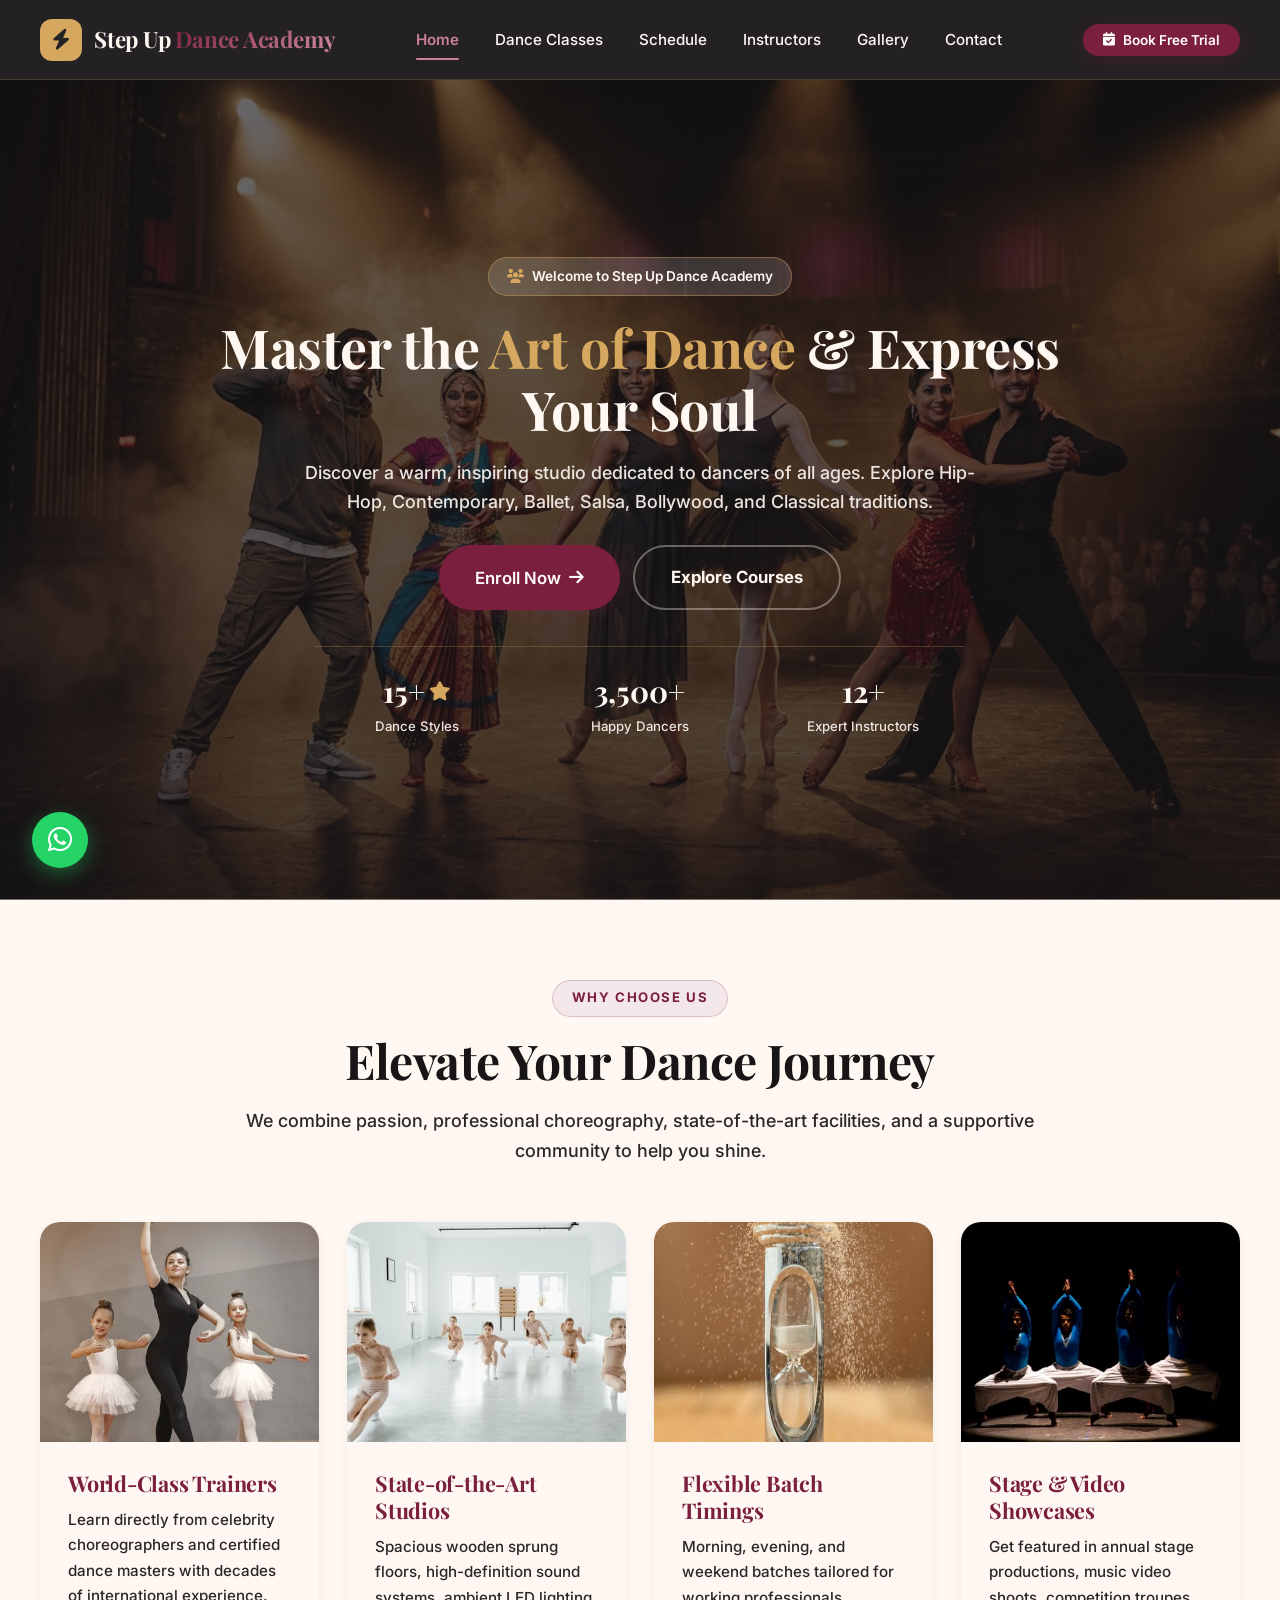
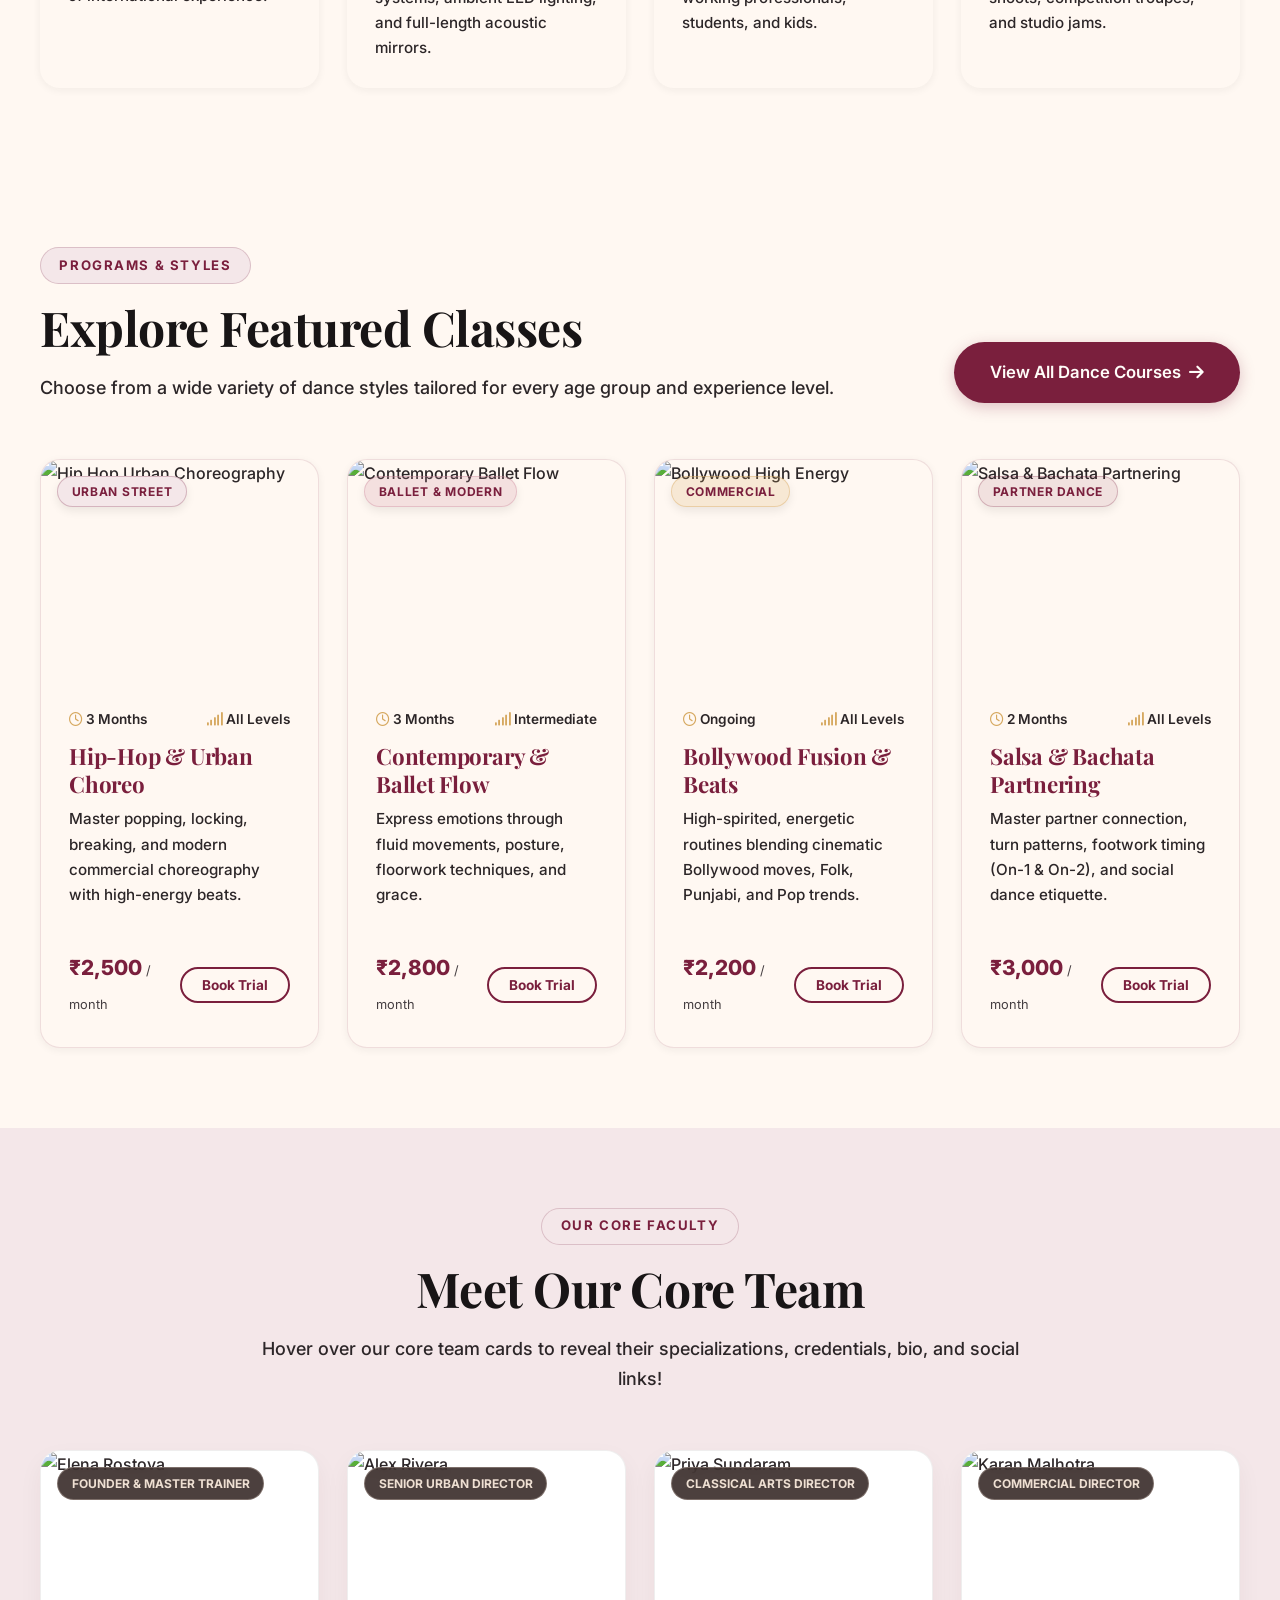
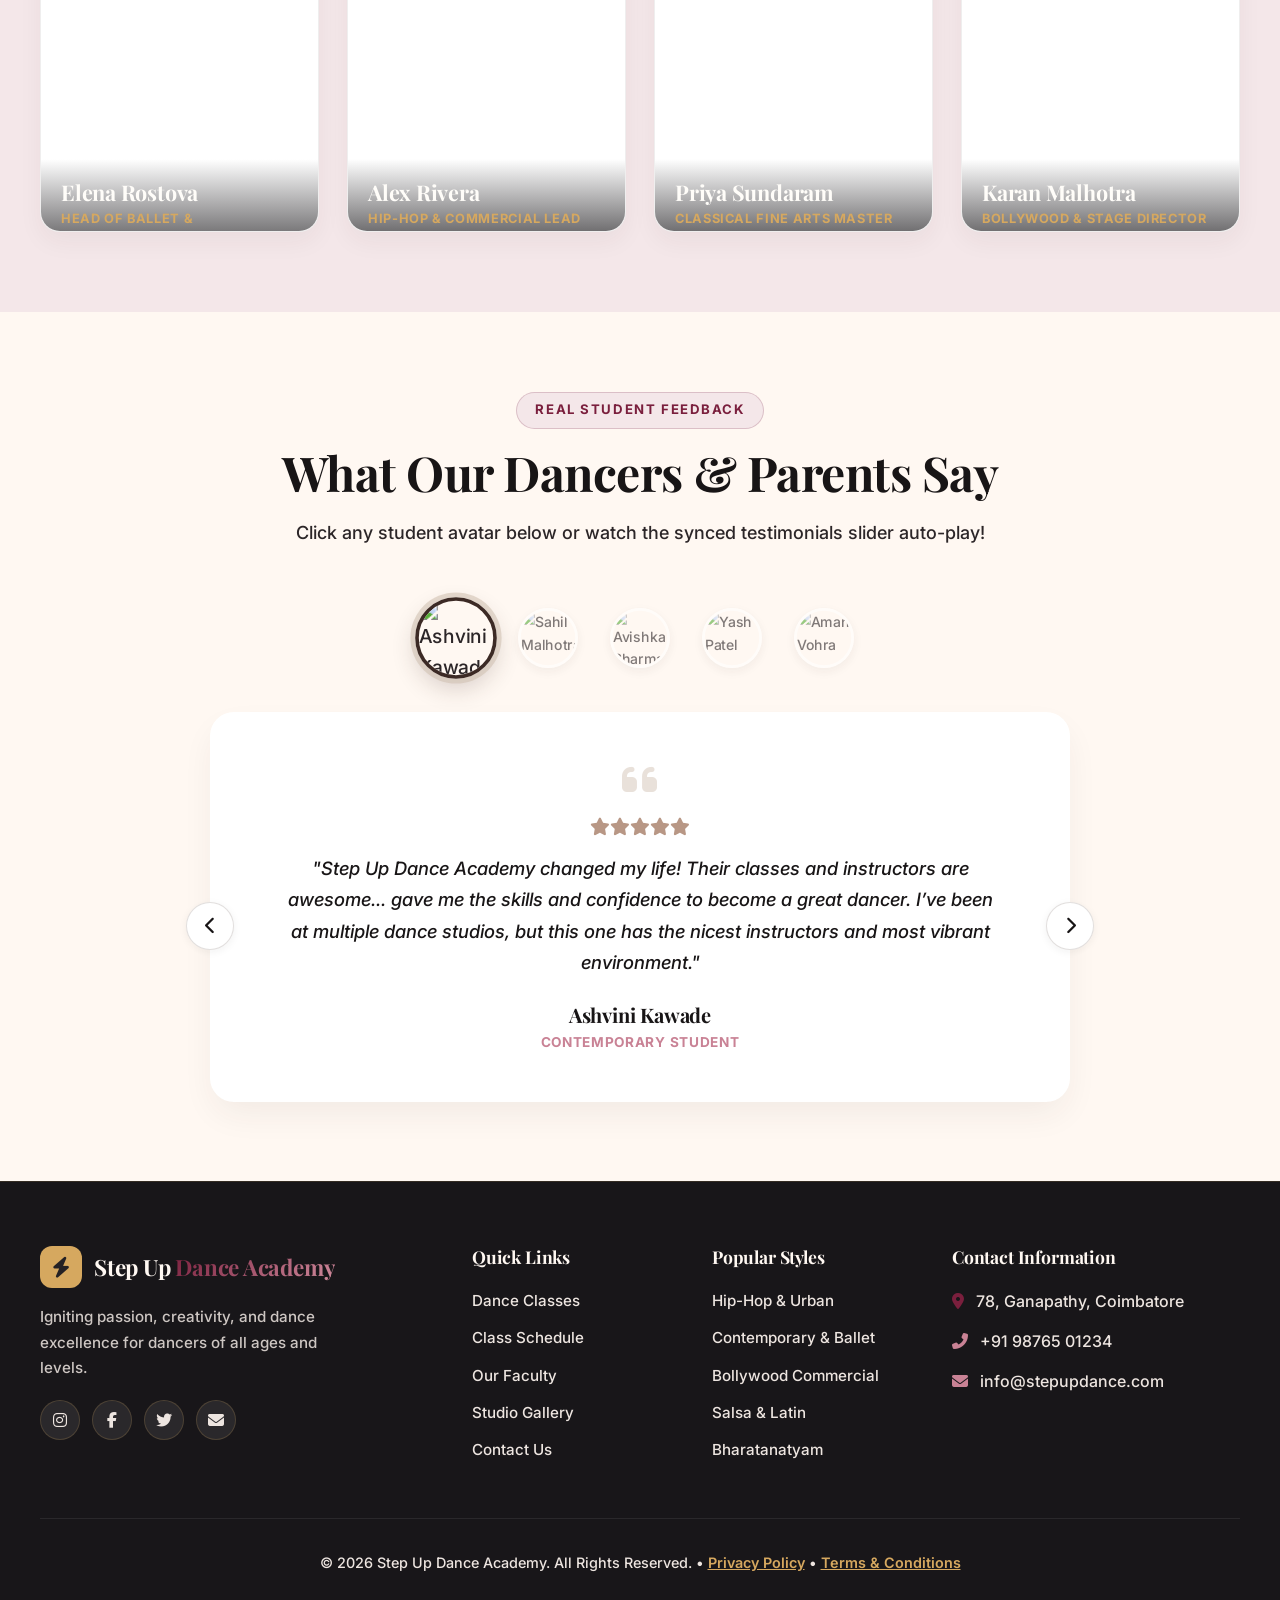
==== commit 85da7e8d: "Set custom generated stage group dancers background image and minimize inner hero banners" ====
--- a/index.html
+++ b/index.html
@@ -15,7 +15,7 @@
   <link rel="stylesheet" href="https://cdnjs.cloudflare.com/ajax/libs/font-awesome/6.4.0/css/all.min.css">
   
   <!-- Stylesheet -->
-  <link rel="stylesheet" href="assets/css/style.css?v=18.0">
+  <link rel="stylesheet" href="assets/css/style.css?v=19.0">
 </head>
 <body>
 
@@ -51,9 +51,9 @@
     </div>
   </header>
 
-  <!-- Hero Section with Group Dancers Background Image -->
-  <section class="hero home-hero" style="background: linear-gradient(rgba(24, 21, 24, 0.65), rgba(24, 21, 24, 0.78)), url('https://images.unsplash.com/photo-1504609773096-104ff2c73ba4?auto=format&fit=crop&w=1920&q=80') center/cover no-repeat;">
-    <div class="container hero-grid">
+  <!-- Hero Section with Generated Stage Group Dancers Background Image -->
+  <section class="hero home-hero" style="background: linear-gradient(rgba(24, 21, 24, 0.65), rgba(24, 21, 24, 0.78)), url('assets/images/home-hero-bg.jpg') center/cover no-repeat;">
+    <div class="container text-center">
       <div class="hero-content">
         <div class="hero-badge">
           <i class="fas fa-users" style="color: #D6A85F"></i>
@@ -87,12 +87,6 @@
             <div class="stat-number">12+</div>
             <div class="stat-label">Expert Instructors</div>
           </div>
-        </div>
-      </div>
-
-      <div class="hero-media">
-        <div class="hero-image-wrapper">
-          <img src="https://images.unsplash.com/photo-1545959570-a1356550785f?auto=format&fit=crop&w=900&q=80" alt="Group of Diverse Dancers Dancing Together at Step Up Dance Academy">
         </div>
       </div>
     </div>
--- a/assets/css/style.css
+++ b/assets/css/style.css
@@ -492,19 +492,31 @@
   z-index: 1;
 }
 
-/* Home Hero Section with Group Dancers Background Image */
+/* Home Hero Section with Generated Stage Group Dancers Background Image */
 .home-hero {
   color: #FFF8F2 !important;
+  text-align: center !important;
+  padding: 5rem 0 4rem 0 !important;
+}
+
+.home-hero .hero-content {
+  max-width: 860px !important;
+  margin: 0 auto !important;
+  text-align: center !important;
 }
 
 .home-hero .hero-badge {
-  background: rgba(255, 255, 255, 0.12) !important;
-  border: 1px solid rgba(214, 168, 95, 0.35) !important;
+  background: rgba(255, 255, 255, 0.14) !important;
+  border: 1px solid rgba(214, 168, 95, 0.4) !important;
   color: #FFF8F2 !important;
+  margin: 0 auto 1.25rem auto !important;
 }
 
 .home-hero .hero-title {
   color: #FFF8F2 !important;
+  font-size: clamp(2.4rem, 4.2vw, 3.8rem) !important;
+  margin-bottom: 1.15rem !important;
+  line-height: 1.15 !important;
 }
 
 .home-hero .hero-title .gradient-text {
@@ -515,18 +527,30 @@
 
 .home-hero .hero-subtitle {
   color: #EDE5E0 !important;
+  margin: 0 auto 1.75rem auto !important;
+  font-size: 1.12rem !important;
+  max-width: 680px !important;
+  line-height: 1.65 !important;
+}
+
+.home-hero .hero-cta {
+  justify-content: center !important;
+  margin-bottom: 2.25rem !important;
+}
+
+.home-hero .hero-stats {
+  max-width: 650px !important;
+  margin: 0 auto !important;
+  border-top-color: rgba(214, 168, 95, 0.25) !important;
 }
 
 .home-hero .stat-number {
   color: #FFF8F2 !important;
+  justify-content: center !important;
 }
 
 .home-hero .stat-label {
   color: #EDE5E0 !important;
-}
-
-.home-hero .hero-stats {
-  border-top-color: rgba(214, 168, 95, 0.25) !important;
 }
 
 /* Ambient Decorative Glow Layers */
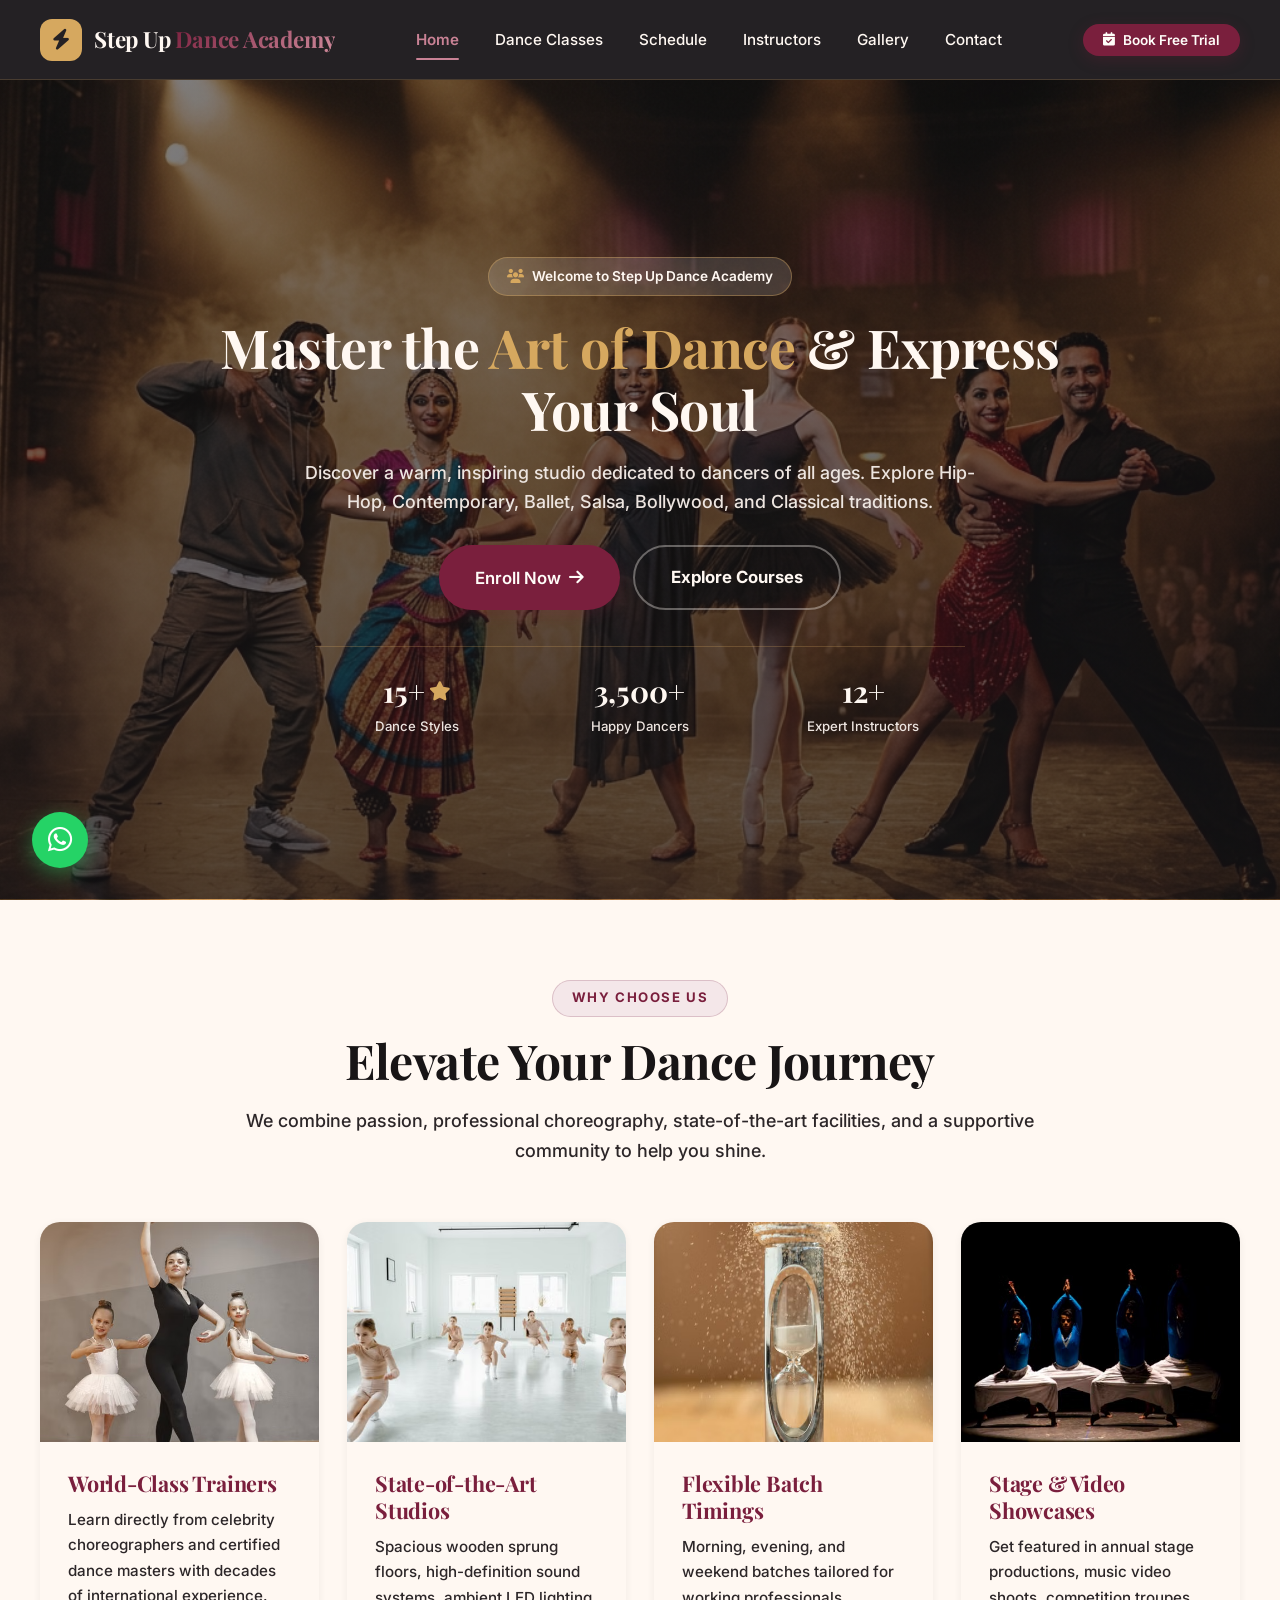
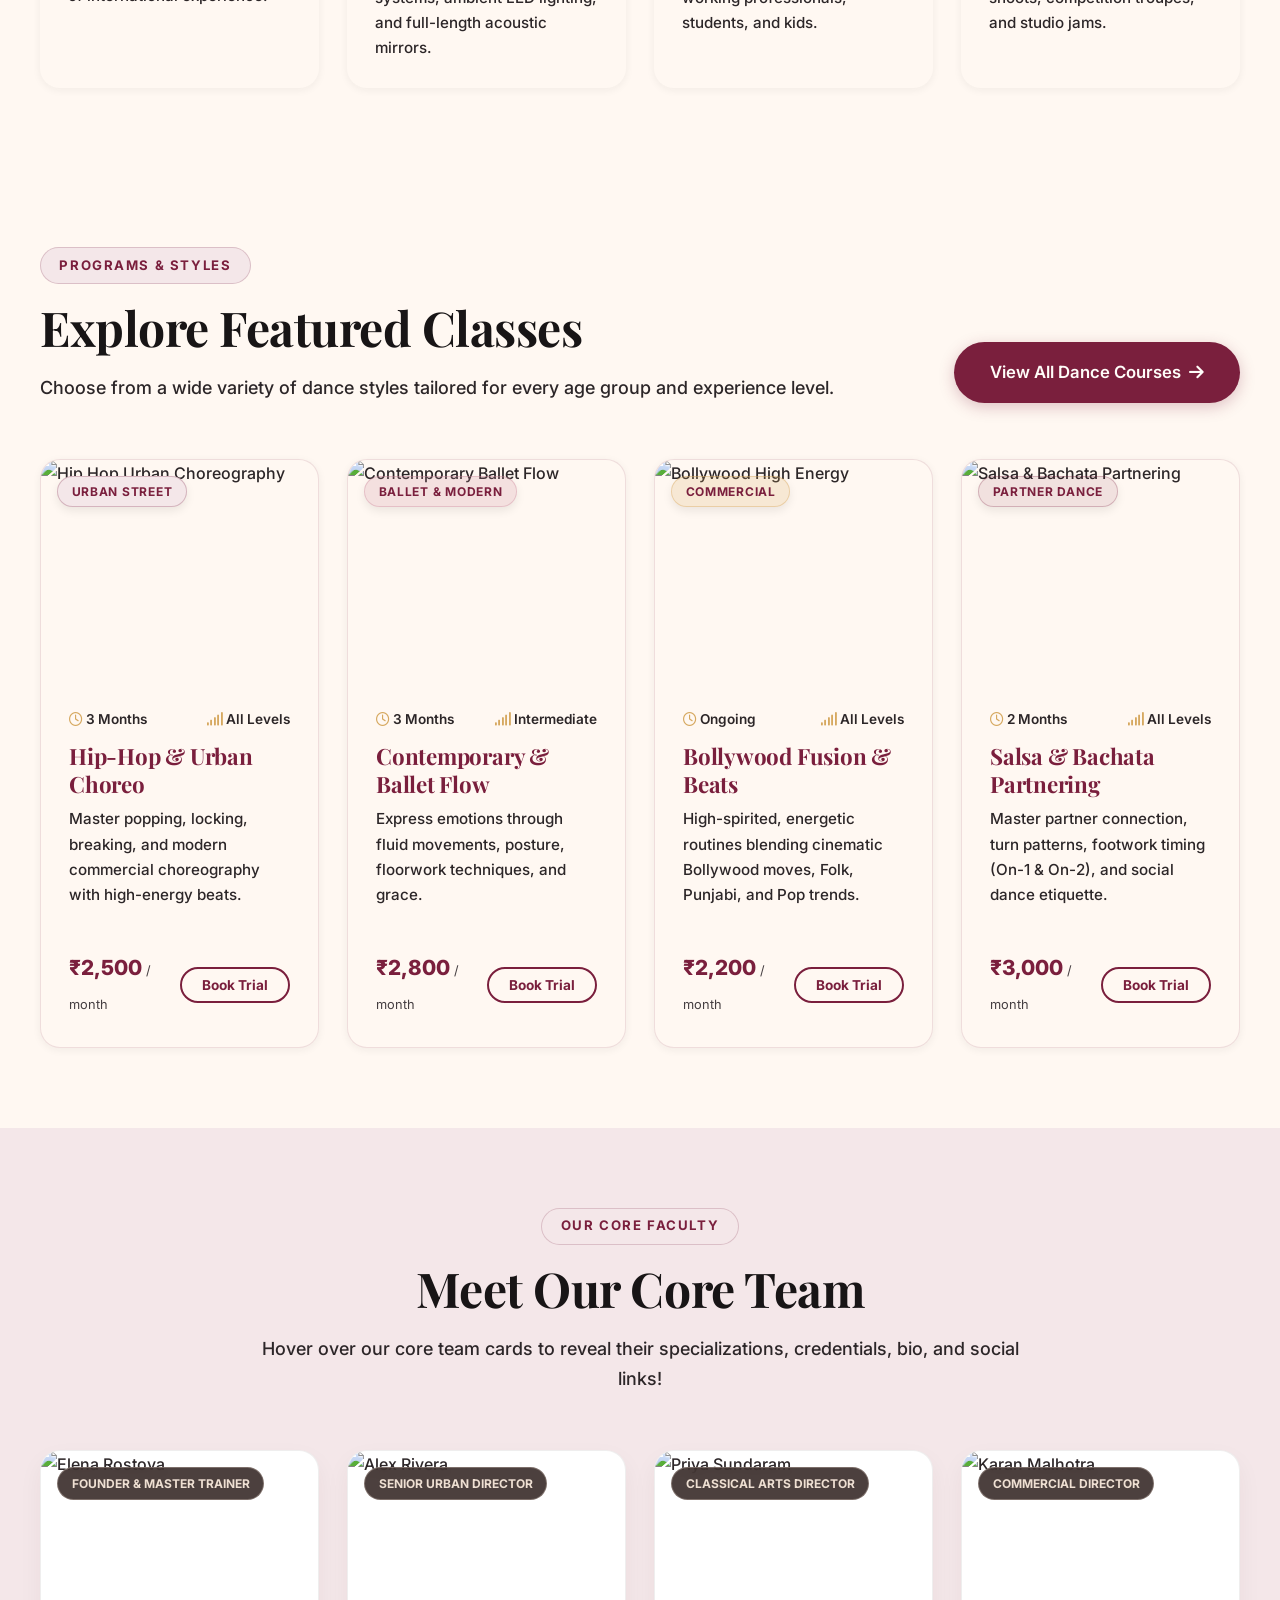
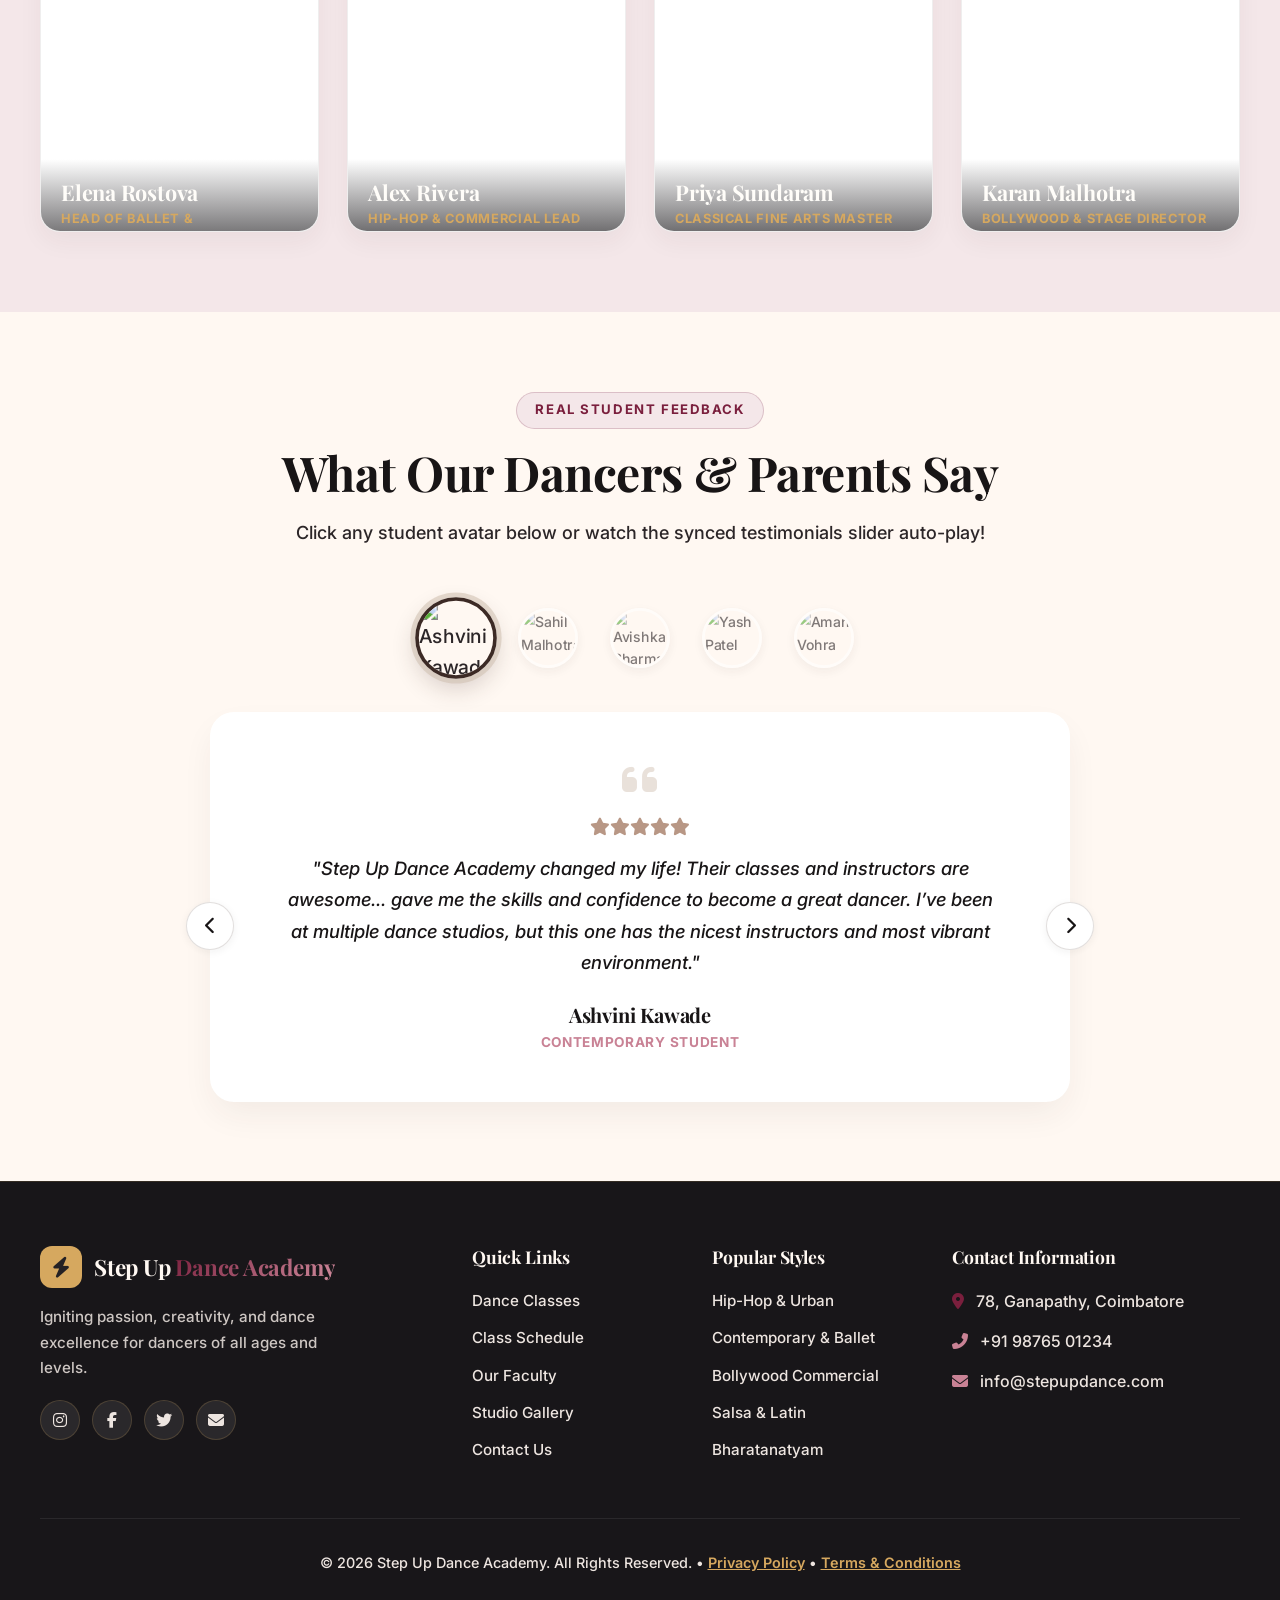
==== commit baedddc2: "Zoom home page hero background image to cover full section prominently" ====
--- a/index.html
+++ b/index.html
@@ -15,7 +15,7 @@
   <link rel="stylesheet" href="https://cdnjs.cloudflare.com/ajax/libs/font-awesome/6.4.0/css/all.min.css">
   
   <!-- Stylesheet -->
-  <link rel="stylesheet" href="assets/css/style.css?v=19.0">
+  <link rel="stylesheet" href="assets/css/style.css?v=20.0">
 </head>
 <body>
 
@@ -51,8 +51,8 @@
     </div>
   </header>
 
-  <!-- Hero Section with Generated Stage Group Dancers Background Image -->
-  <section class="hero home-hero" style="background: linear-gradient(rgba(24, 21, 24, 0.65), rgba(24, 21, 24, 0.78)), url('assets/images/home-hero-bg.jpg') center/cover no-repeat;">
+  <!-- Hero Section with Zoomed Stage Group Dancers Background Image -->
+  <section class="hero home-hero" style="background-image: linear-gradient(rgba(24, 21, 24, 0.55), rgba(24, 21, 24, 0.72)), url('assets/images/home-hero-bg.jpg');">
     <div class="container text-center">
       <div class="hero-content">
         <div class="hero-badge">
--- a/assets/css/style.css
+++ b/assets/css/style.css
@@ -496,7 +496,26 @@
 .home-hero {
   color: #FFF8F2 !important;
   text-align: center !important;
-  padding: 5rem 0 4rem 0 !important;
+  padding: 6.5rem 0 5.5rem 0 !important;
+  background-size: 135% auto !important;
+  background-position: center 35% !important;
+  background-repeat: no-repeat !important;
+}
+
+@media (max-width: 1024px) {
+  .home-hero {
+    background-size: 165% auto !important;
+    background-position: center 25% !important;
+    padding: 5.5rem 0 4.5rem 0 !important;
+  }
+}
+
+@media (max-width: 600px) {
+  .home-hero {
+    background-size: cover !important;
+    background-position: center 20% !important;
+    padding: 4.5rem 0 3.5rem 0 !important;
+  }
 }
 
 .home-hero .hero-content {
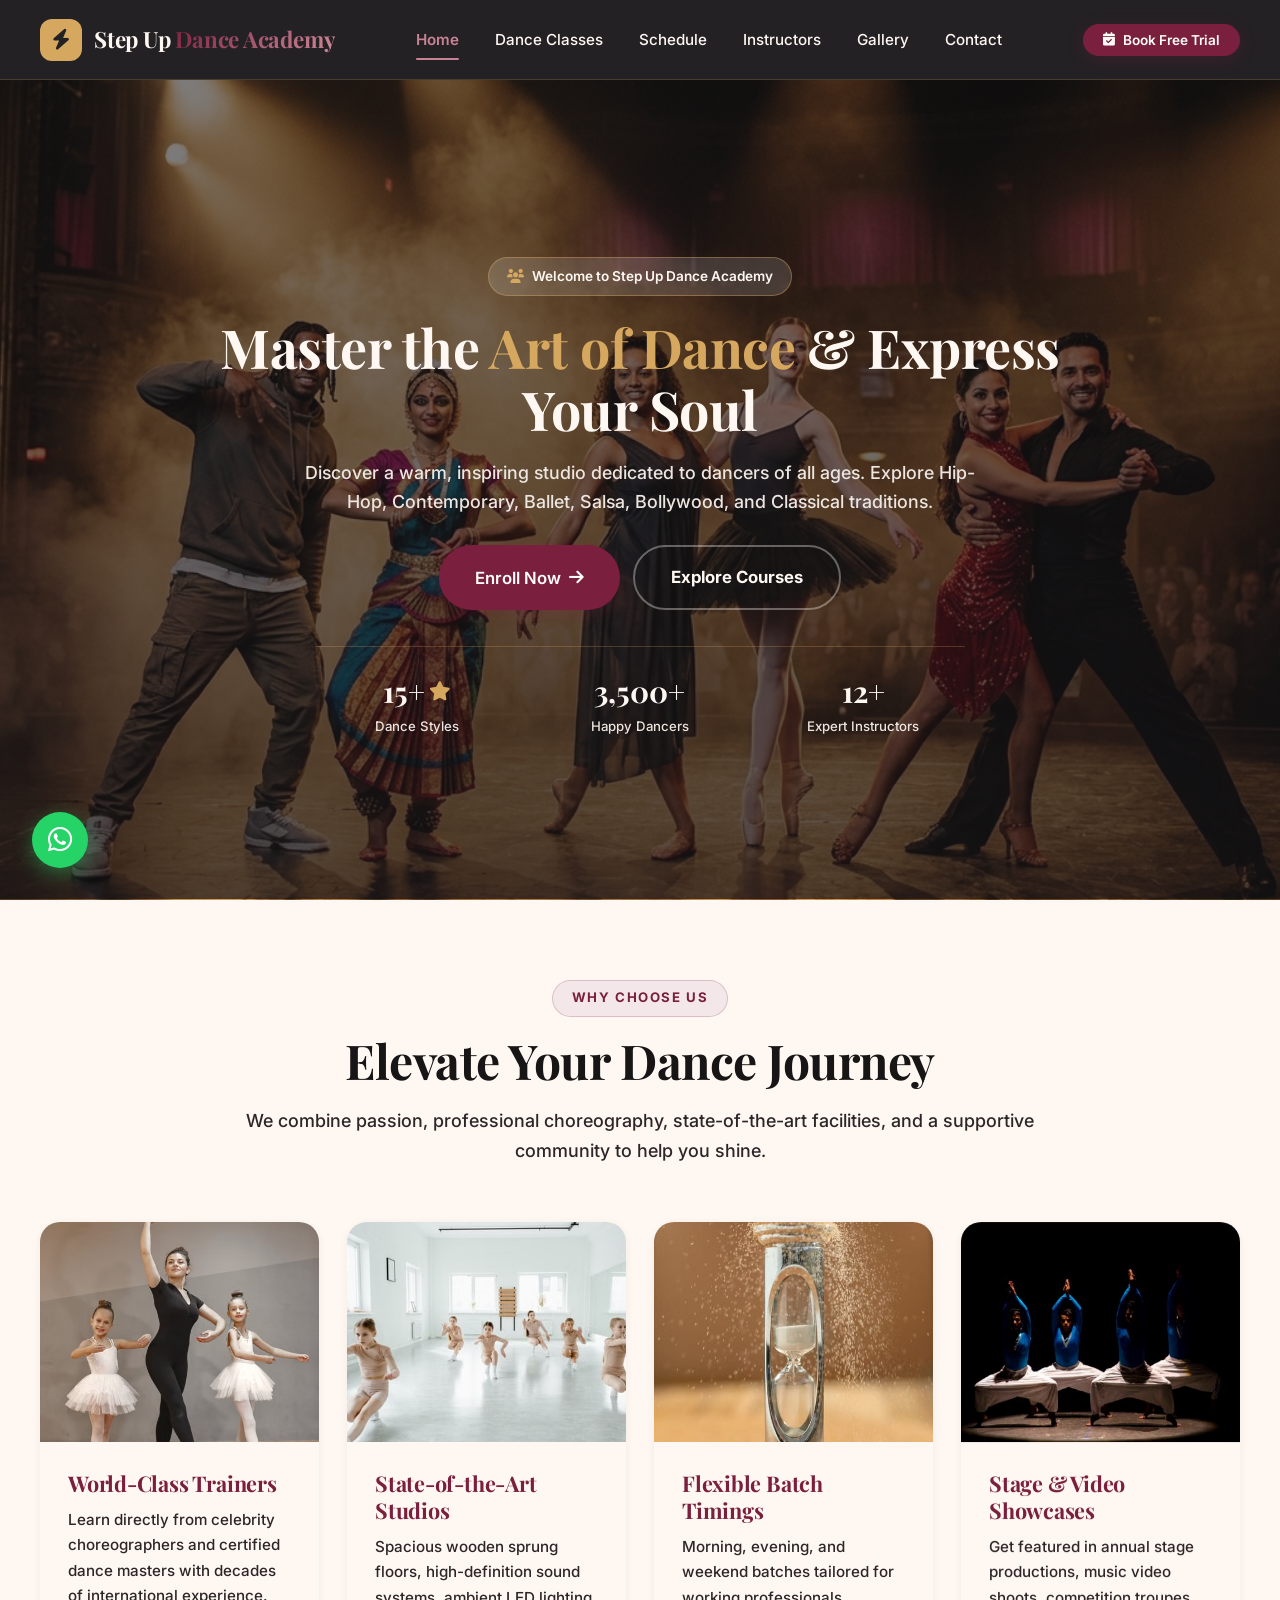
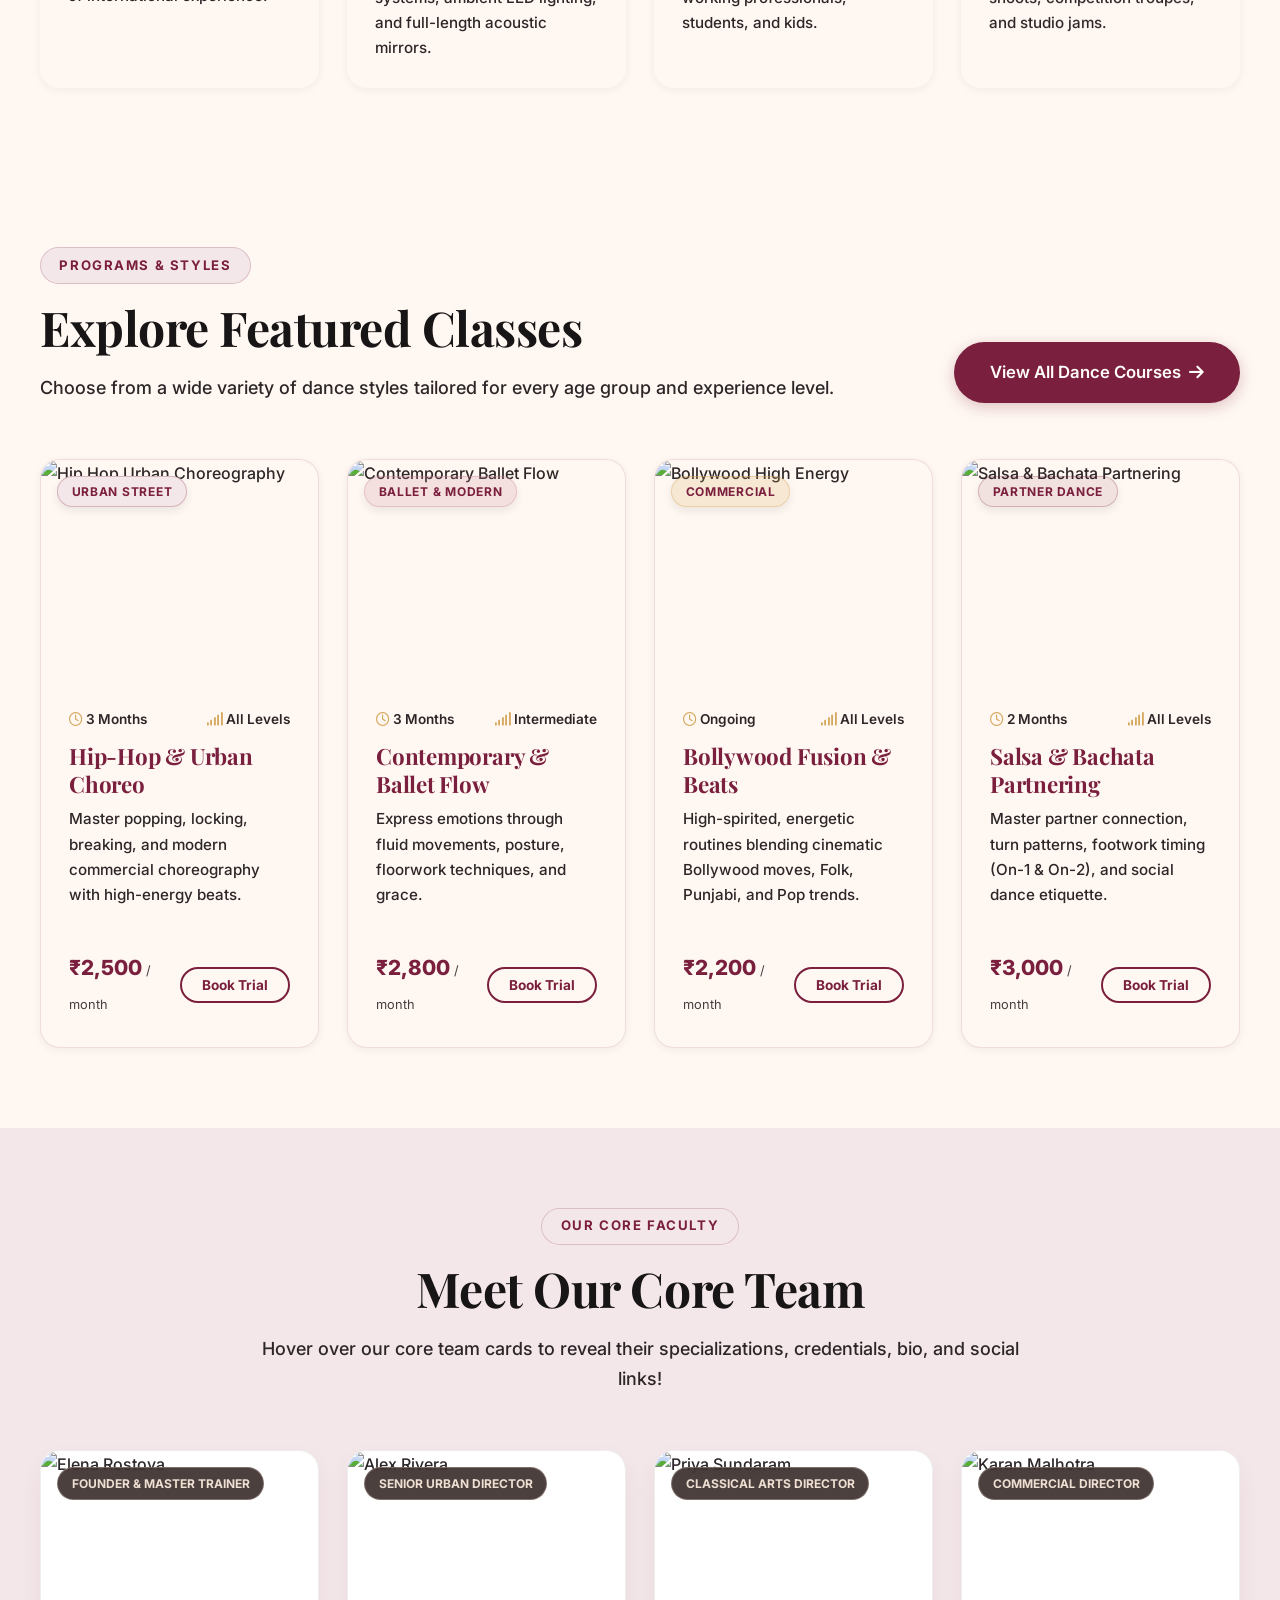
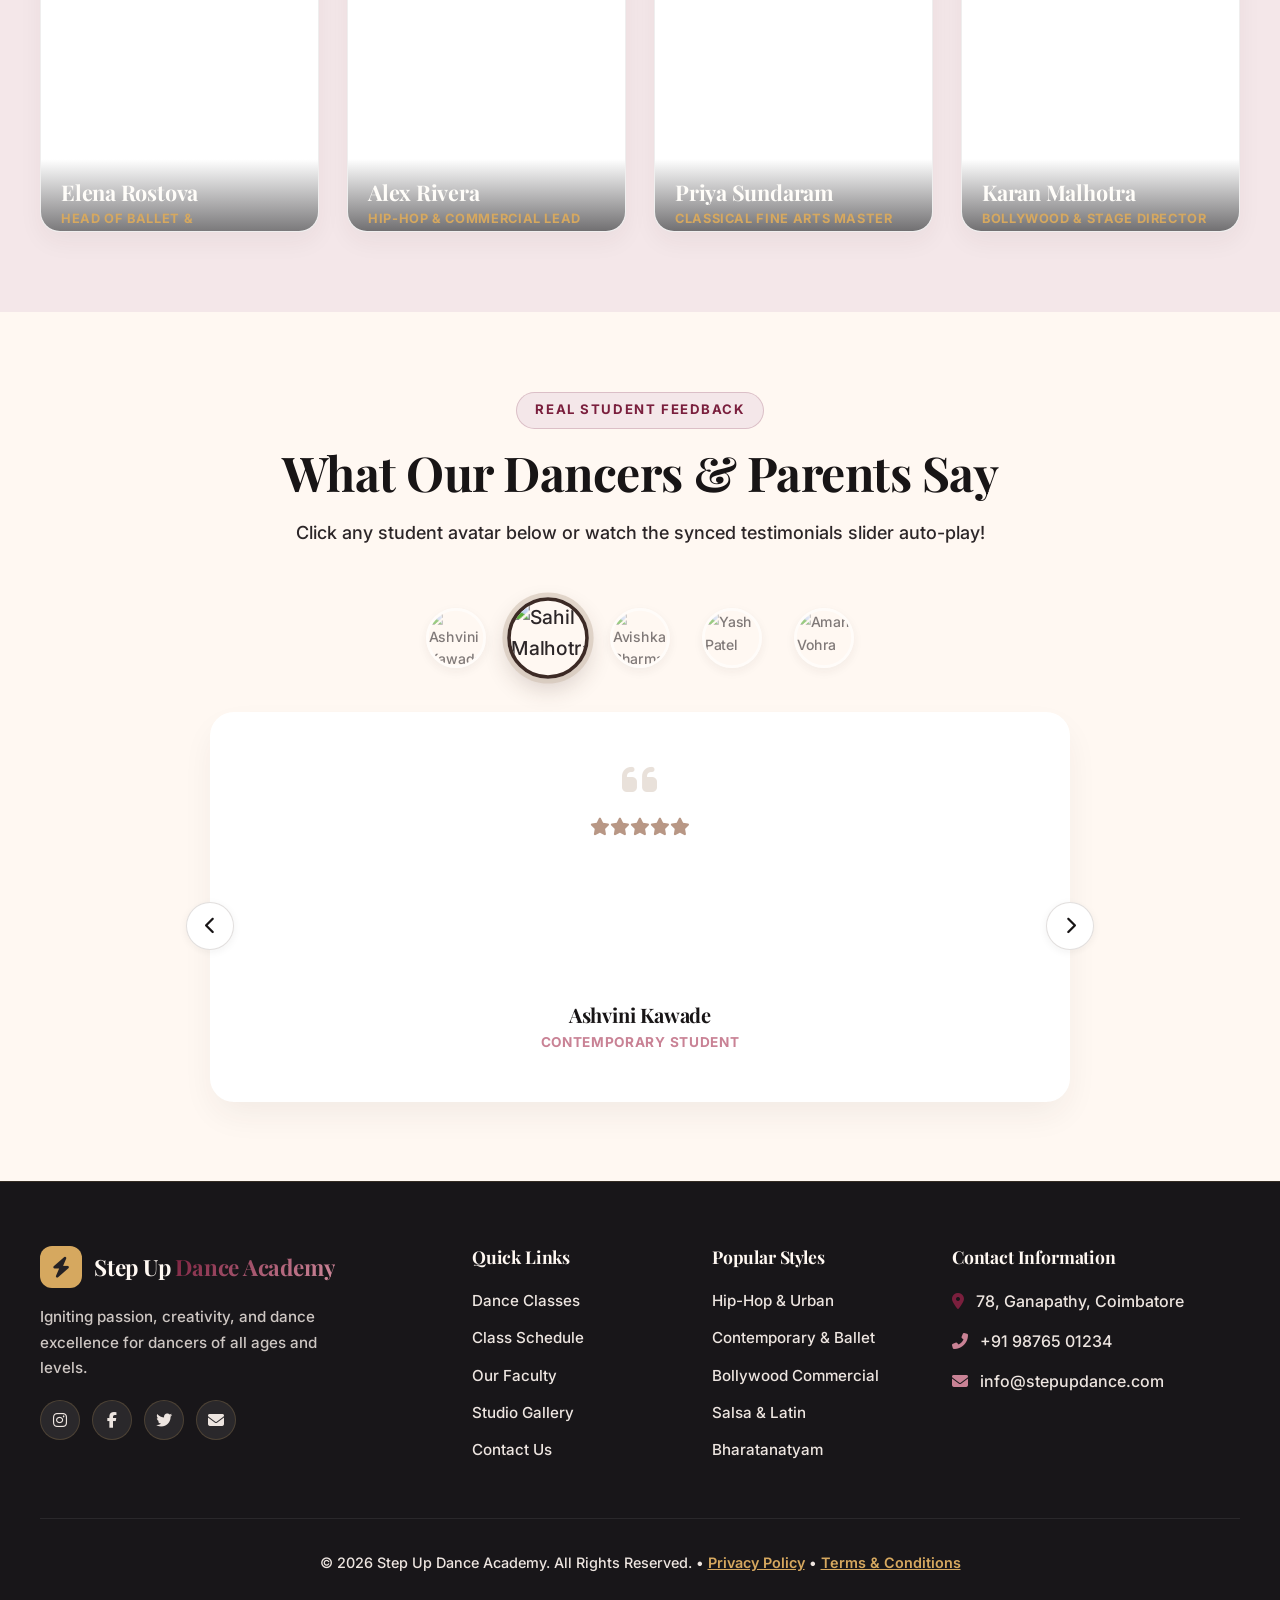
==== commit 2f365134: "Fix contact page mobile grid alignment and tab switcher styling" ====
--- a/index.html
+++ b/index.html
@@ -15,7 +15,7 @@
   <link rel="stylesheet" href="https://cdnjs.cloudflare.com/ajax/libs/font-awesome/6.4.0/css/all.min.css">
   
   <!-- Stylesheet -->
-  <link rel="stylesheet" href="assets/css/style.css?v=20.0">
+  <link rel="stylesheet" href="assets/css/style.css?v=21.0">
 </head>
 <body>
 
--- a/assets/css/style.css
+++ b/assets/css/style.css
@@ -2631,10 +2631,45 @@
     border-radius: 8px !important;
   }
 
+  /* Contact Page Mobile Alignment & Form Card Optimizations */
+  .contact-grid {
+    grid-template-columns: 1fr !important;
+    gap: 1.75rem !important;
+    width: 100% !important;
+  }
+
+  .contact-tab-switcher {
+    display: flex !important;
+    width: 100% !important;
+    gap: 0.4rem !important;
+    margin-bottom: 1.25rem !important;
+    justify-content: space-between !important;
+  }
+
+  .contact-tab-switcher .filter-btn {
+    flex: 1 !important;
+    text-align: center !important;
+    font-size: 0.78rem !important;
+    padding: 0.6rem 0.35rem !important;
+    white-space: nowrap !important;
+    border-radius: 9999px !important;
+  }
+
+  .form-card {
+    padding: 1.25rem 1rem !important;
+    border-radius: 14px !important;
+    width: 100% !important;
+    box-sizing: border-box !important;
+  }
+
   /* Form Layout */
   .form-row {
-    grid-template-columns: 1fr;
-    gap: 1rem;
+    grid-template-columns: 1fr !important;
+    gap: 0.75rem !important;
+  }
+
+  .form-group {
+    margin-bottom: 1rem !important;
   }
 
   /* 2-Column Responsive Layout for Courses, Why Choose Us, and Faculty Cards on Mobile */
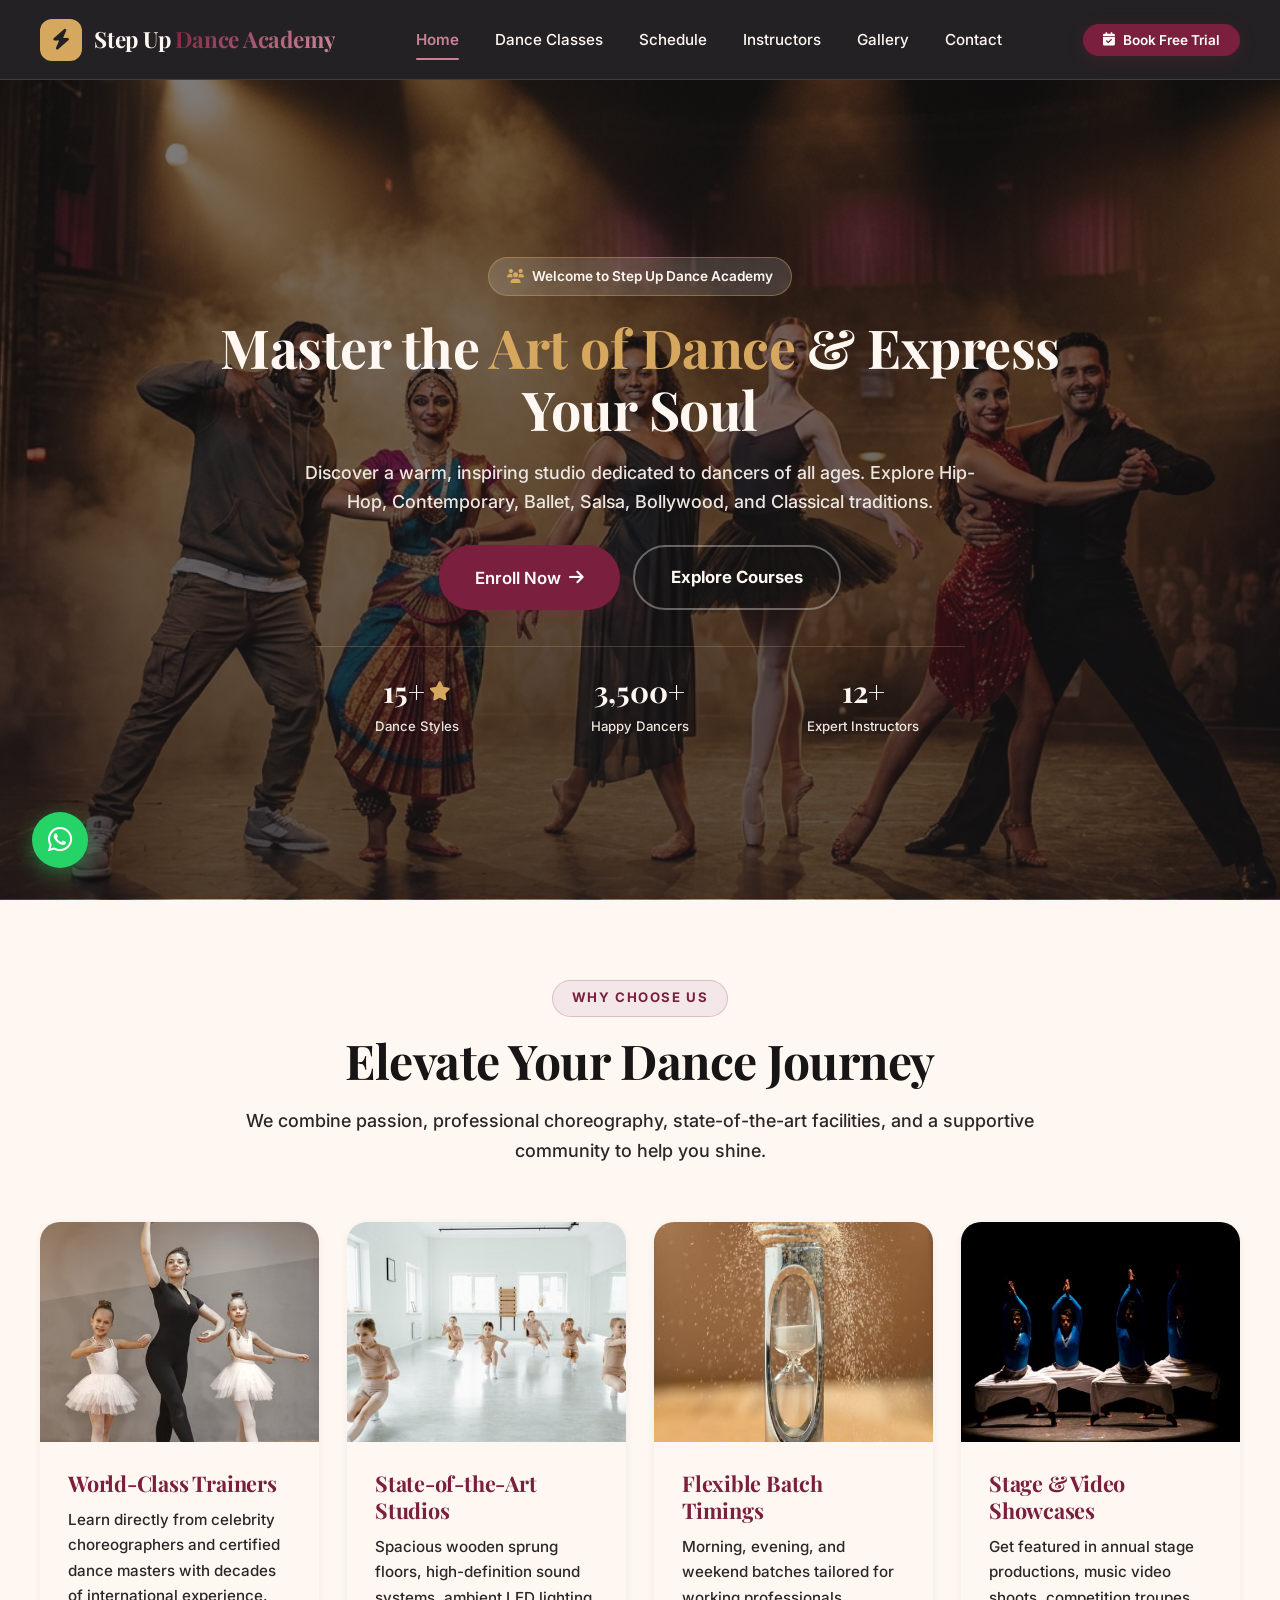
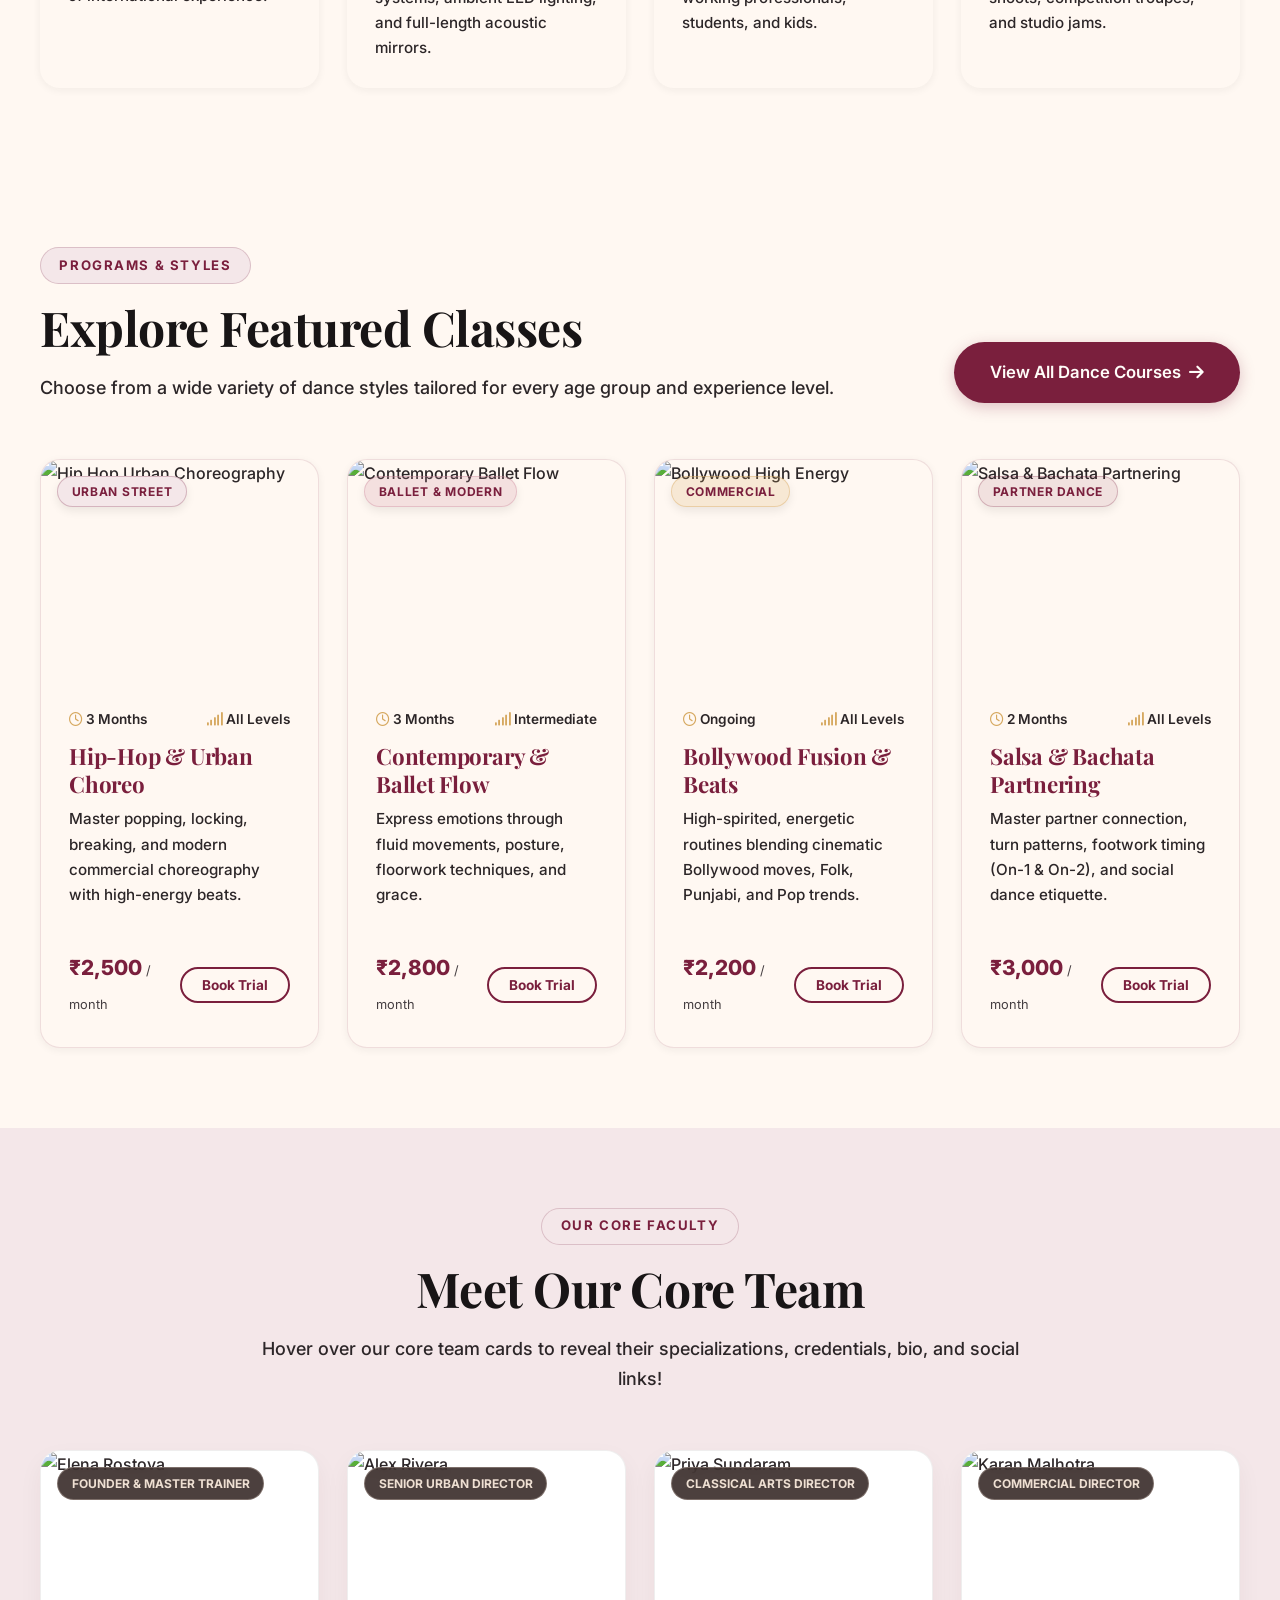
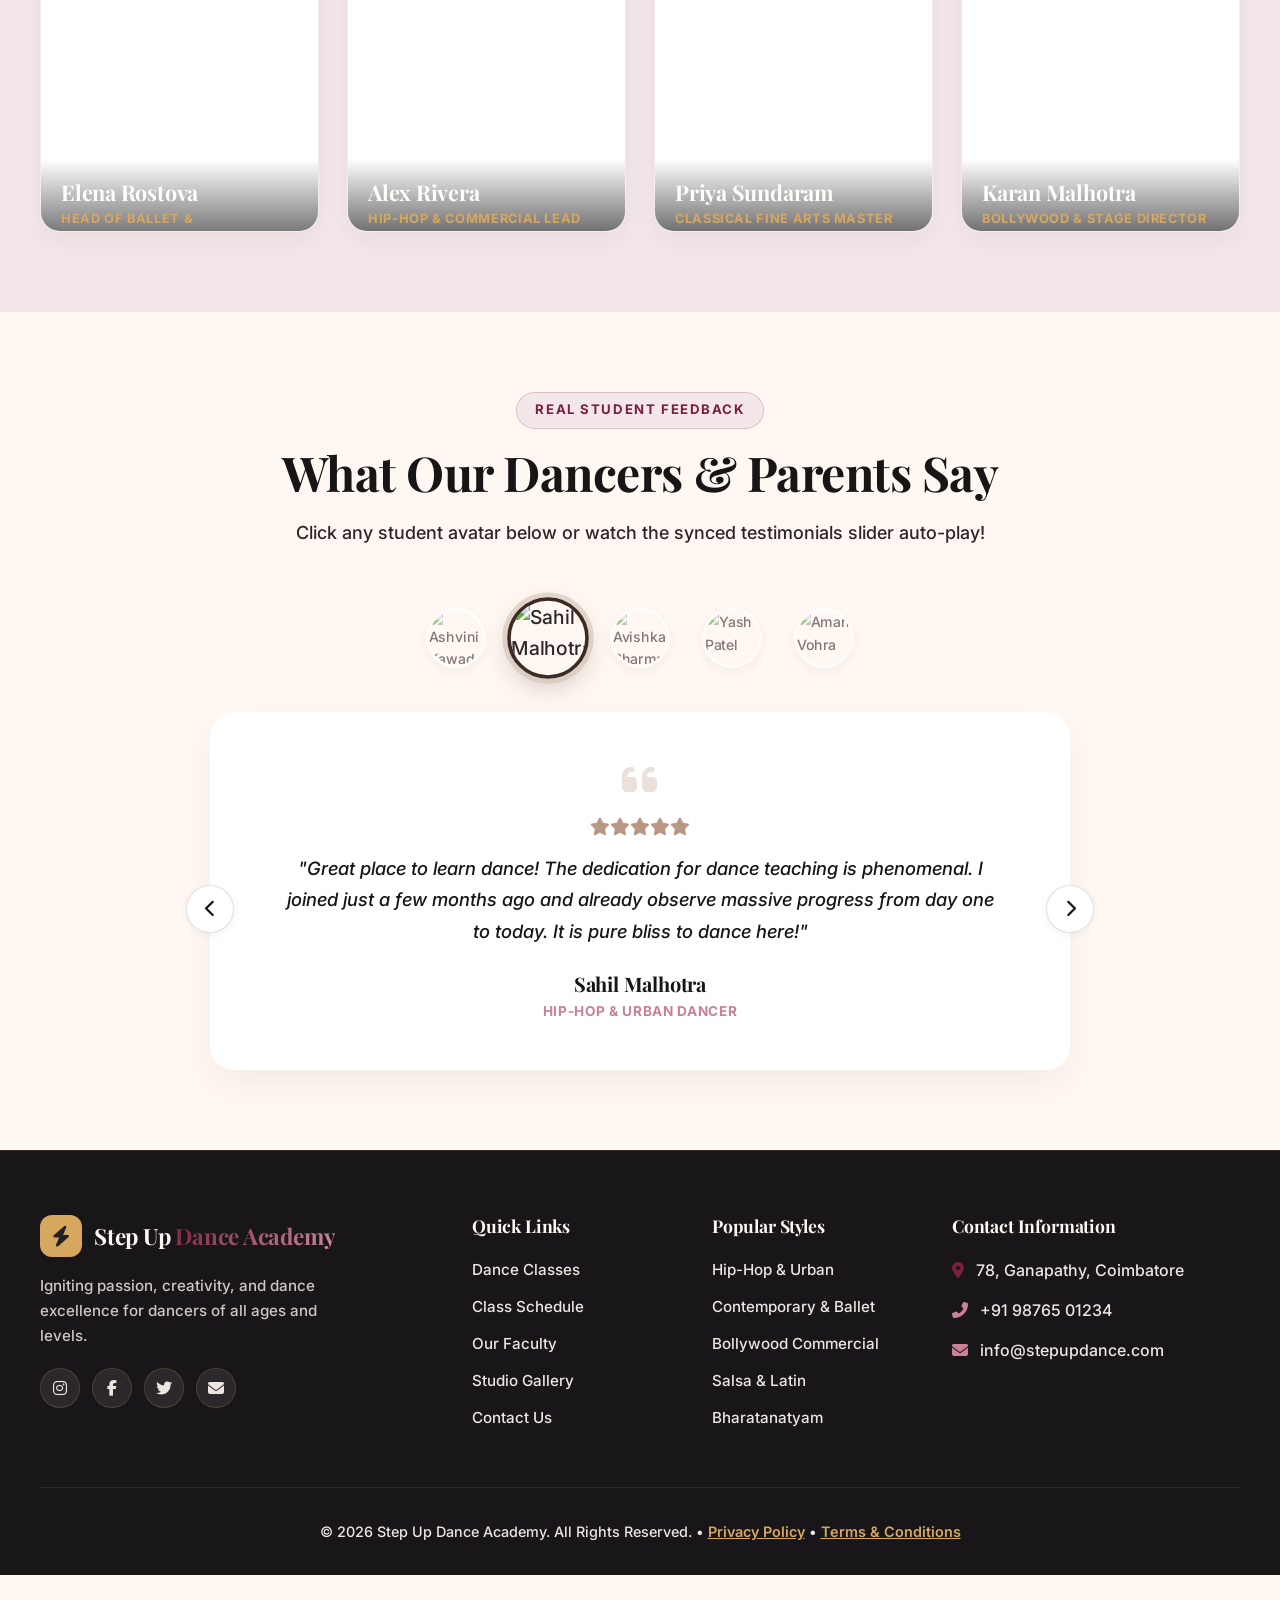
==== commit 8801275d: "Add dedicated mobile stage image card to ensure all 5 dancers are 100% visible on mobile viewports" ====
--- a/index.html
+++ b/index.html
@@ -15,7 +15,7 @@
   <link rel="stylesheet" href="https://cdnjs.cloudflare.com/ajax/libs/font-awesome/6.4.0/css/all.min.css">
   
   <!-- Stylesheet -->
-  <link rel="stylesheet" href="assets/css/style.css?v=21.0">
+  <link rel="stylesheet" href="assets/css/style.css?v=22.0">
 </head>
 <body>
 
@@ -72,6 +72,11 @@
           <a href="classes.html" class="btn btn-outline btn-lg" style="color: #FFF8F2; border-color: rgba(255, 248, 242, 0.35);">
             Explore Courses
           </a>
+        </div>
+
+        <!-- Dedicated Mobile Stage Dancers Image Card (Ensures all 5 dancers are 100% completely visible on mobile viewports) -->
+        <div class="home-mobile-stage-box">
+          <img src="assets/images/home-hero-bg.jpg" alt="Group of Diverse Stage Dancers at Step Up Dance Academy">
         </div>
 
         <div class="hero-stats">
--- a/assets/css/style.css
+++ b/assets/css/style.css
@@ -502,6 +502,11 @@
   background-repeat: no-repeat !important;
 }
 
+/* Mobile Stage Dancers Image Box - Hidden on Desktop */
+.home-mobile-stage-box {
+  display: none;
+}
+
 @media (max-width: 1024px) {
   .home-hero {
     background-size: 165% auto !important;
@@ -510,11 +515,45 @@
   }
 }
 
-@media (max-width: 600px) {
+@media (max-width: 768px) {
   .home-hero {
+    padding: 3rem 0 2.25rem 0 !important;
     background-size: cover !important;
-    background-position: center 20% !important;
-    padding: 4.5rem 0 3.5rem 0 !important;
+    background-position: center !important;
+    background-image: linear-gradient(rgba(24, 21, 24, 0.85), rgba(24, 21, 24, 0.92)), url('assets/images/home-hero-bg.jpg') !important;
+  }
+
+  .home-mobile-stage-box {
+    display: block !important;
+    width: 100% !important;
+    margin: 1.25rem 0 1.75rem 0 !important;
+    border-radius: 14px !important;
+    overflow: hidden !important;
+    border: 2px solid rgba(214, 168, 95, 0.45) !important;
+    box-shadow: 0 14px 35px rgba(0, 0, 0, 0.5) !important;
+  }
+
+  .home-mobile-stage-box img {
+    width: 100% !important;
+    height: auto !important;
+    display: block !important;
+    object-fit: contain !important;
+  }
+
+  .home-hero .hero-title {
+    font-size: 1.85rem !important;
+    line-height: 1.2 !important;
+    margin-bottom: 0.75rem !important;
+  }
+
+  .home-hero .hero-subtitle {
+    font-size: 0.92rem !important;
+    line-height: 1.45 !important;
+    margin-bottom: 1.25rem !important;
+  }
+
+  .home-hero .hero-cta {
+    margin-bottom: 1rem !important;
   }
 }
 
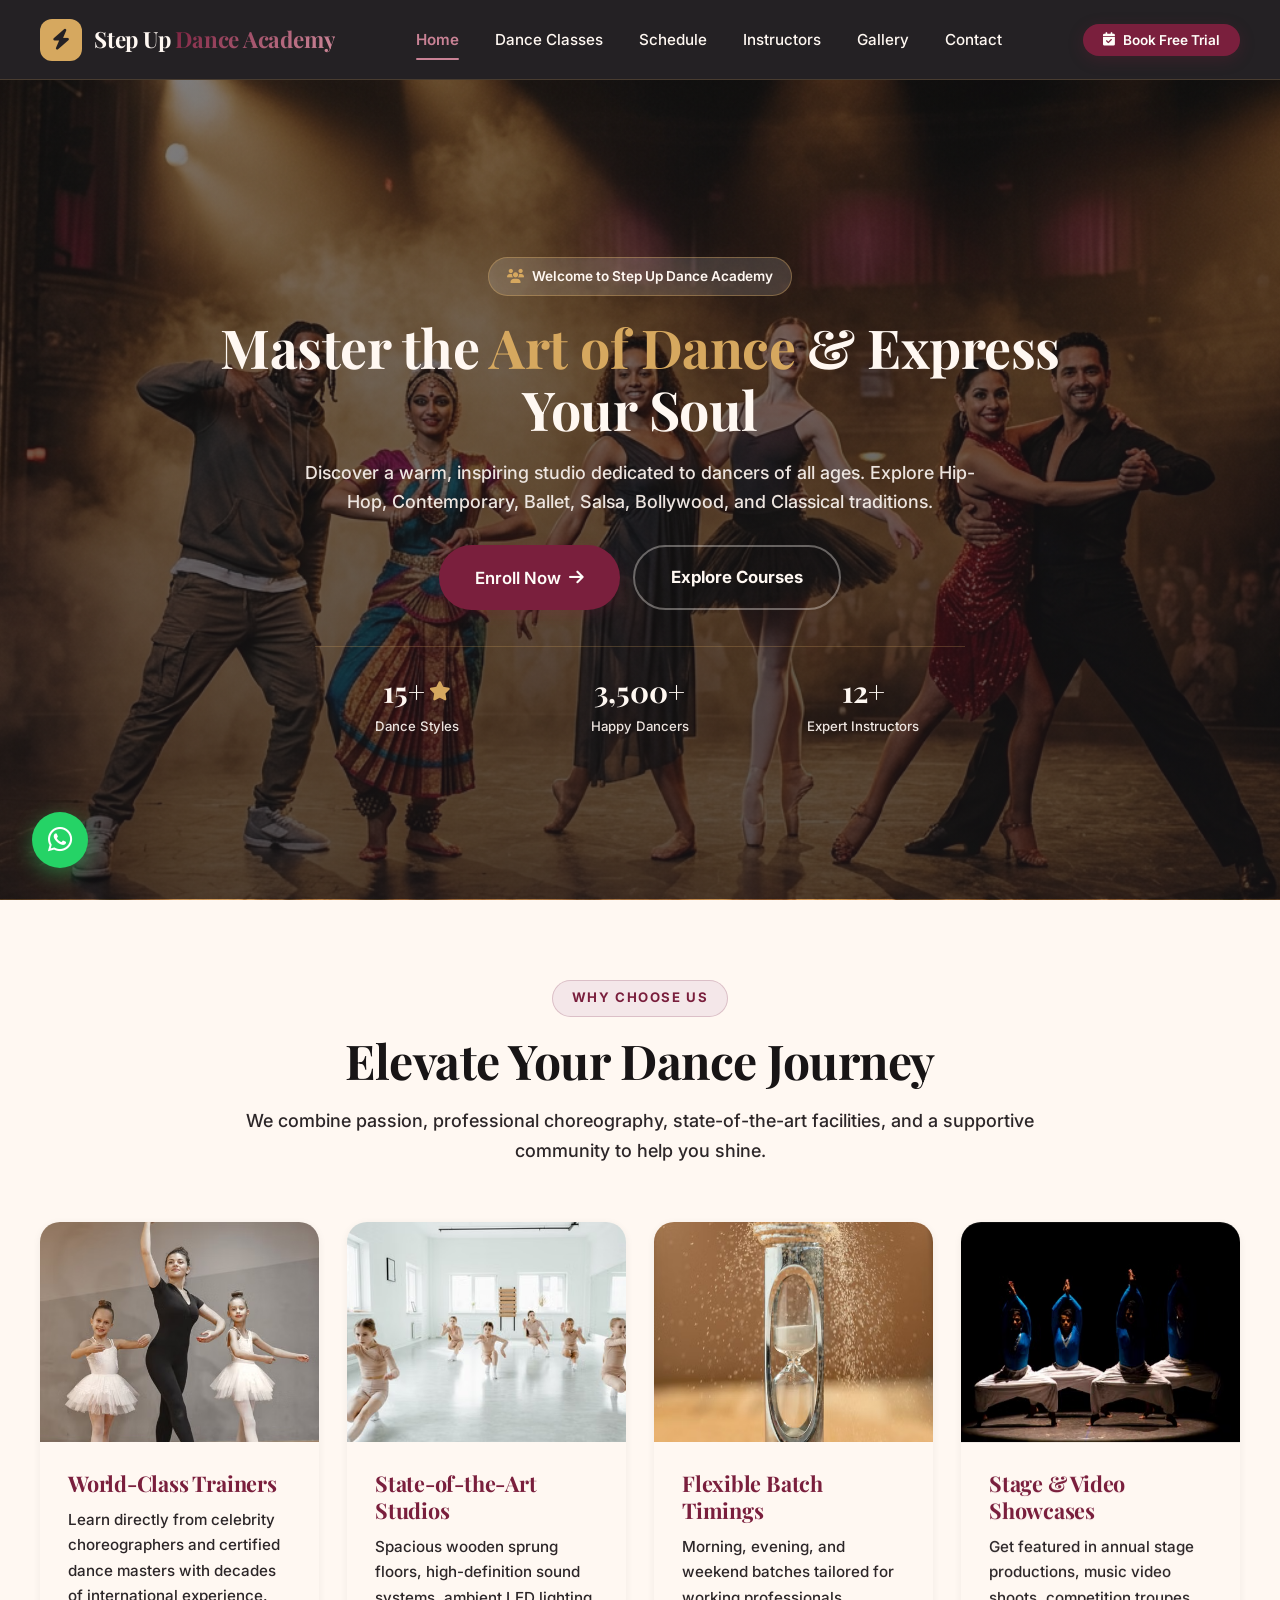
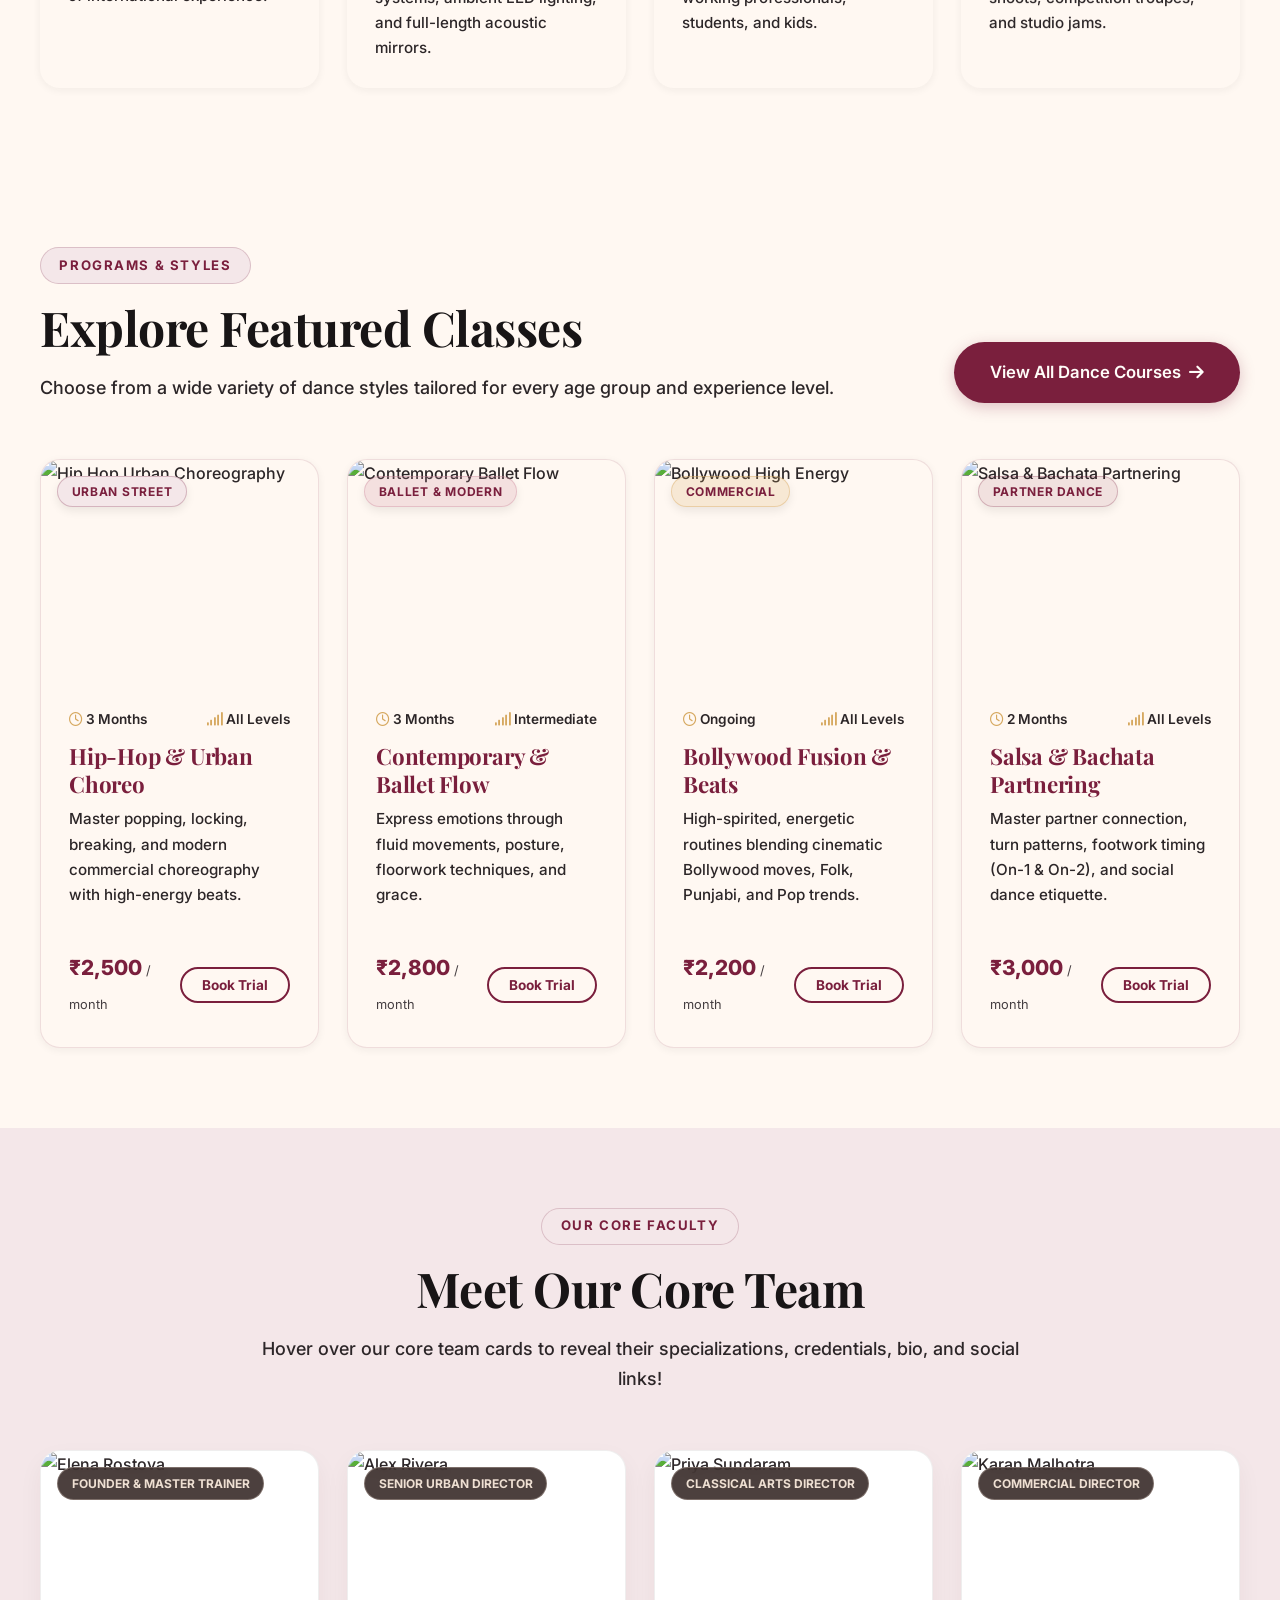
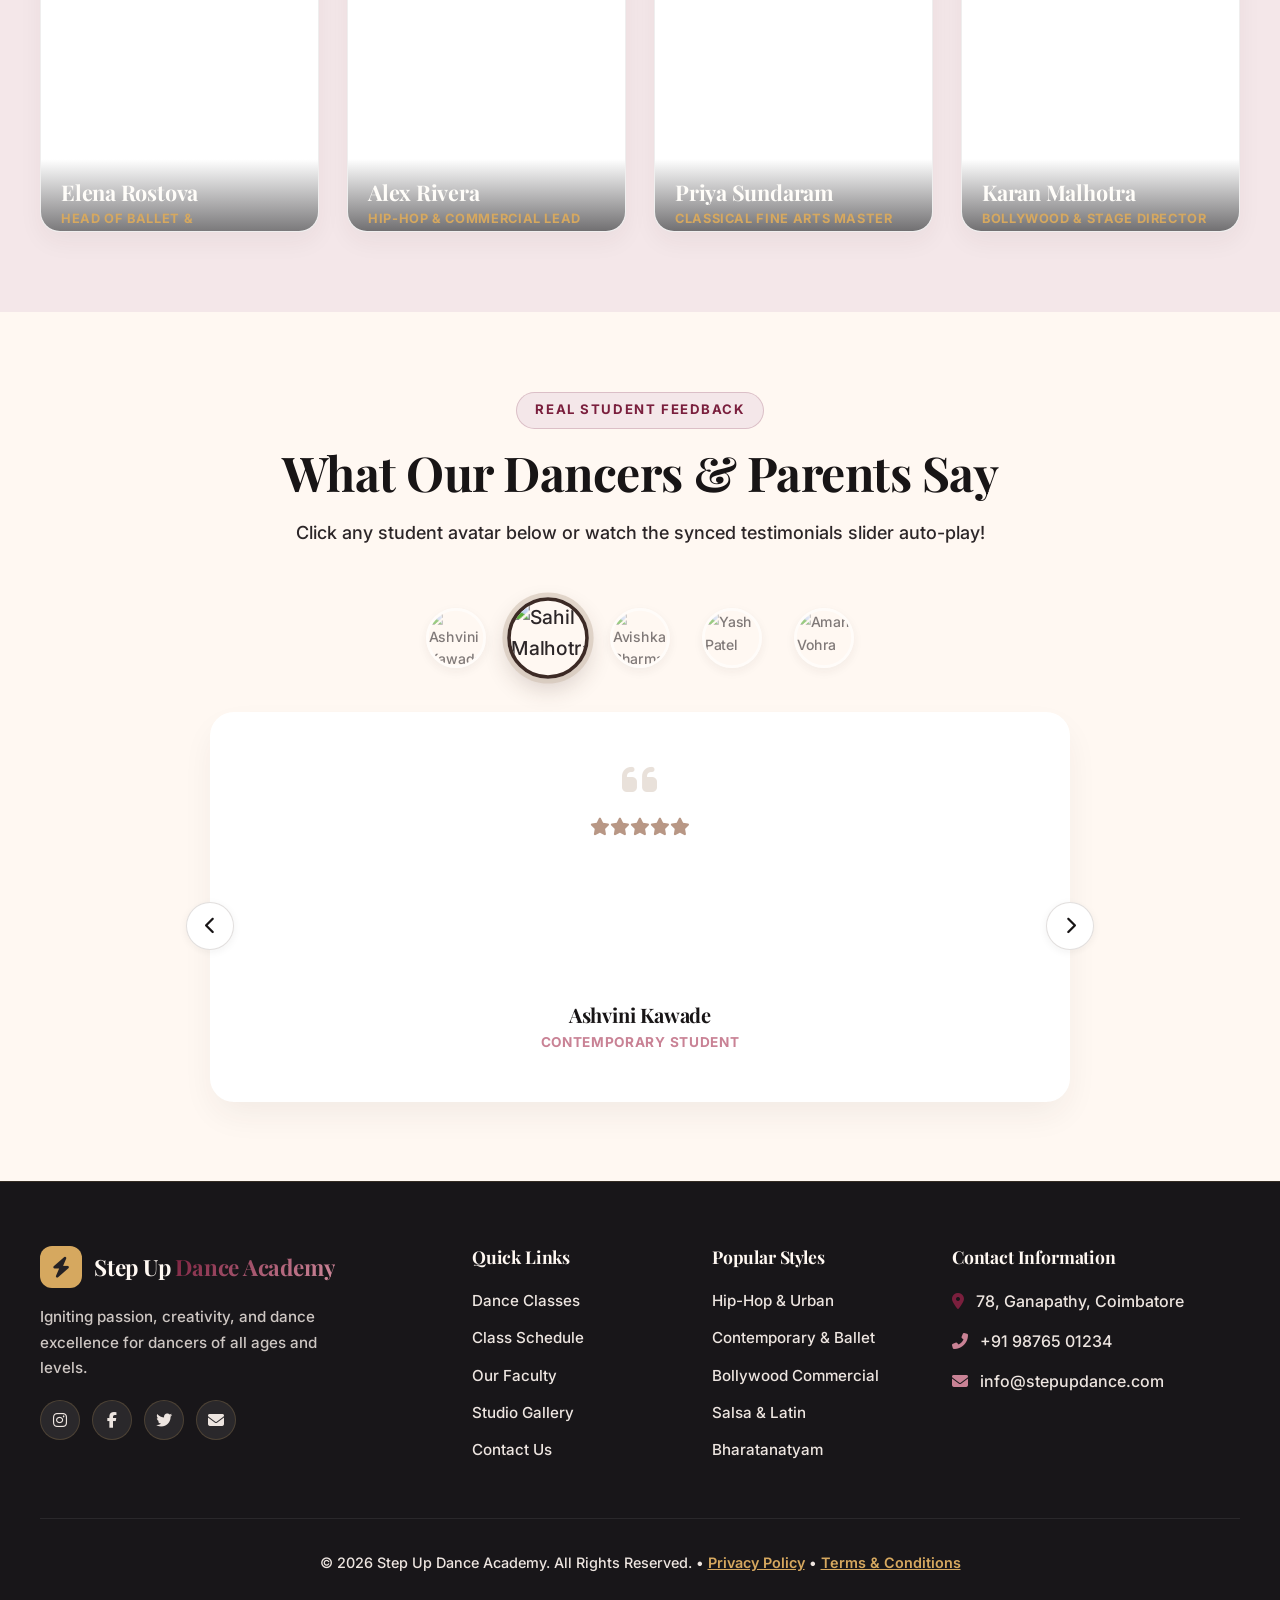
==== commit c14ff5a4: "Ensure equal symmetric container padding and contact card alignment on mobile view" ====
--- a/index.html
+++ b/index.html
@@ -15,7 +15,7 @@
   <link rel="stylesheet" href="https://cdnjs.cloudflare.com/ajax/libs/font-awesome/6.4.0/css/all.min.css">
   
   <!-- Stylesheet -->
-  <link rel="stylesheet" href="assets/css/style.css?v=22.0">
+  <link rel="stylesheet" href="assets/css/style.css?v=23.0">
 </head>
 <body>
 
--- a/assets/css/style.css
+++ b/assets/css/style.css
@@ -2670,11 +2670,47 @@
     border-radius: 8px !important;
   }
 
+  /* Container & Layout Symmetric Mobile Spacing */
+  .container {
+    padding-left: 1rem !important;
+    padding-right: 1rem !important;
+    box-sizing: border-box !important;
+    width: 100% !important;
+    max-width: 100% !important;
+    margin-left: auto !important;
+    margin-right: auto !important;
+  }
+
   /* Contact Page Mobile Alignment & Form Card Optimizations */
   .contact-grid {
+    display: flex !important;
+    flex-direction: column !important;
     grid-template-columns: 1fr !important;
     gap: 1.75rem !important;
     width: 100% !important;
+    max-width: 100% !important;
+    margin: 0 auto !important;
+    padding: 0 !important;
+    box-sizing: border-box !important;
+  }
+
+  .contact-info-box,
+  .contact-grid > div {
+    width: 100% !important;
+    max-width: 100% !important;
+    margin: 0 auto !important;
+    box-sizing: border-box !important;
+  }
+
+  .map-container,
+  .map-placeholder,
+  .form-card,
+  .contact-tab-switcher {
+    width: 100% !important;
+    max-width: 100% !important;
+    margin-left: 0 !important;
+    margin-right: 0 !important;
+    box-sizing: border-box !important;
   }
 
   .contact-tab-switcher {
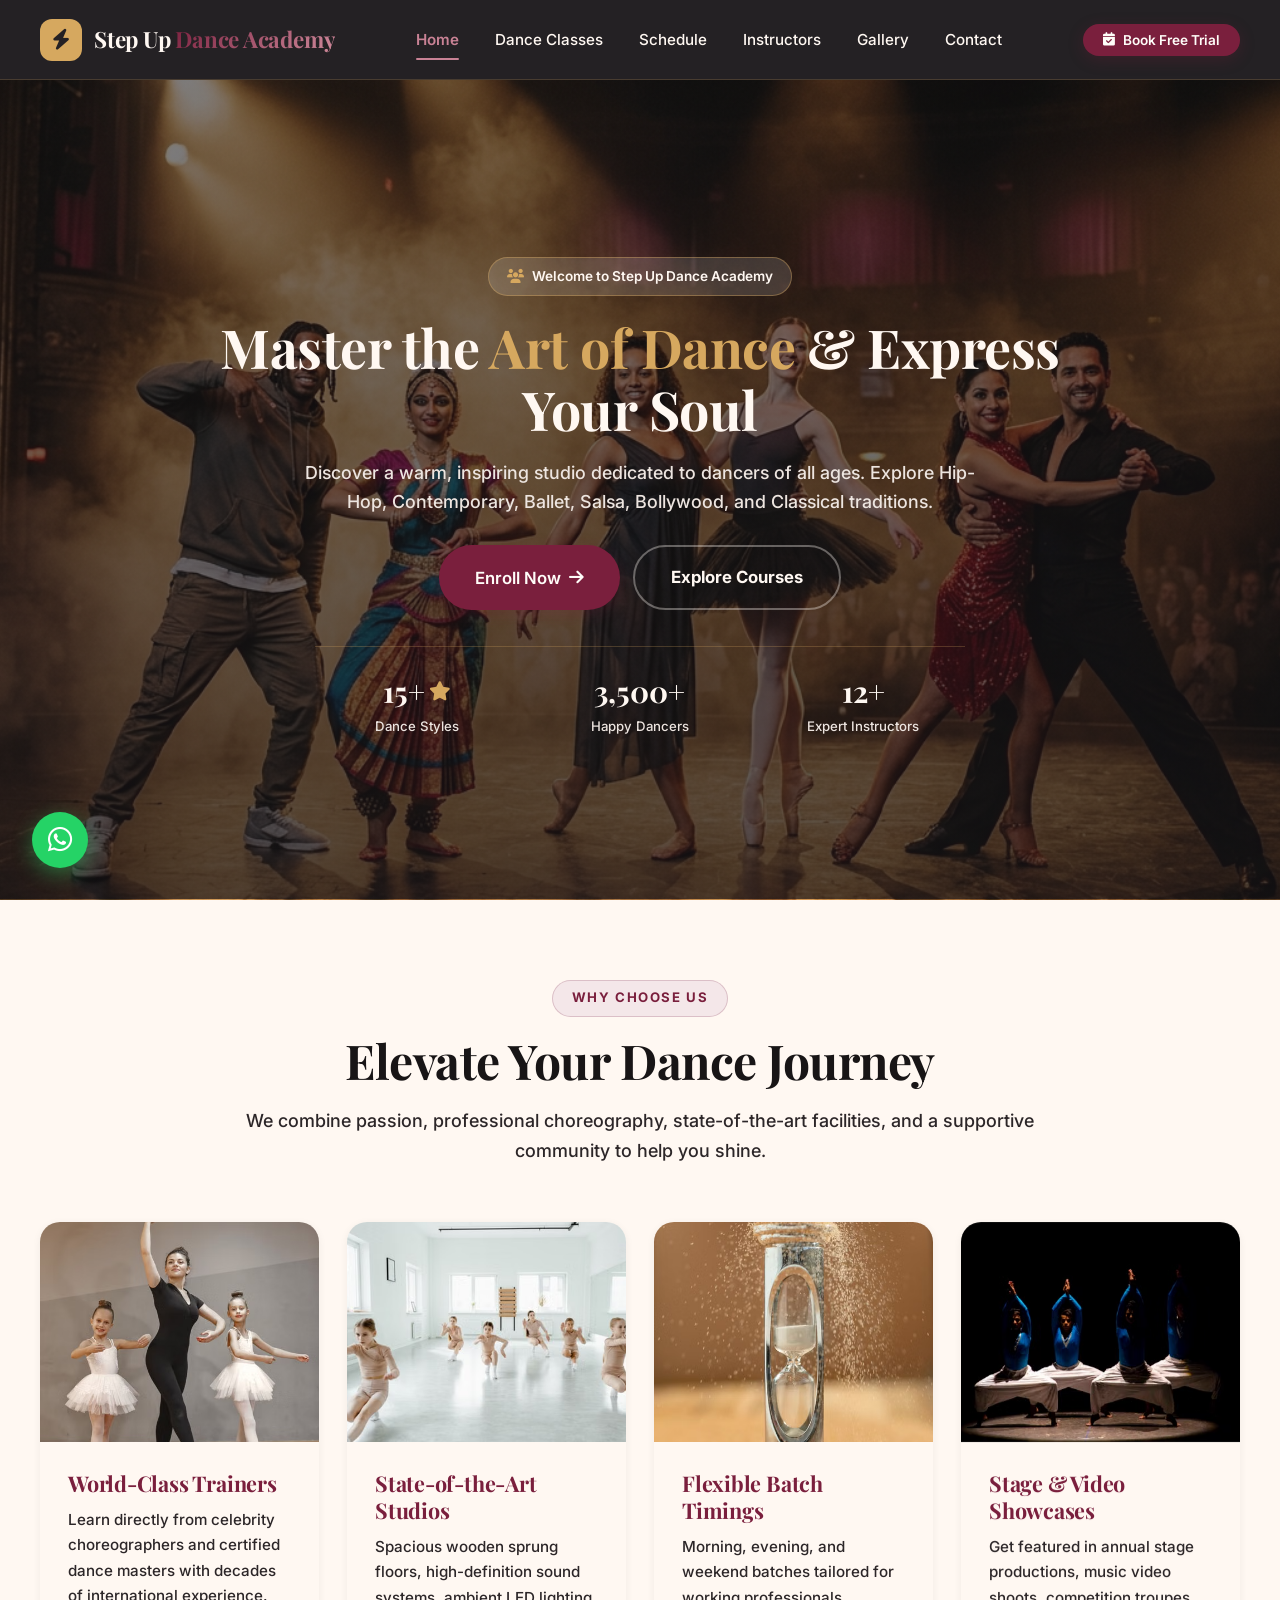
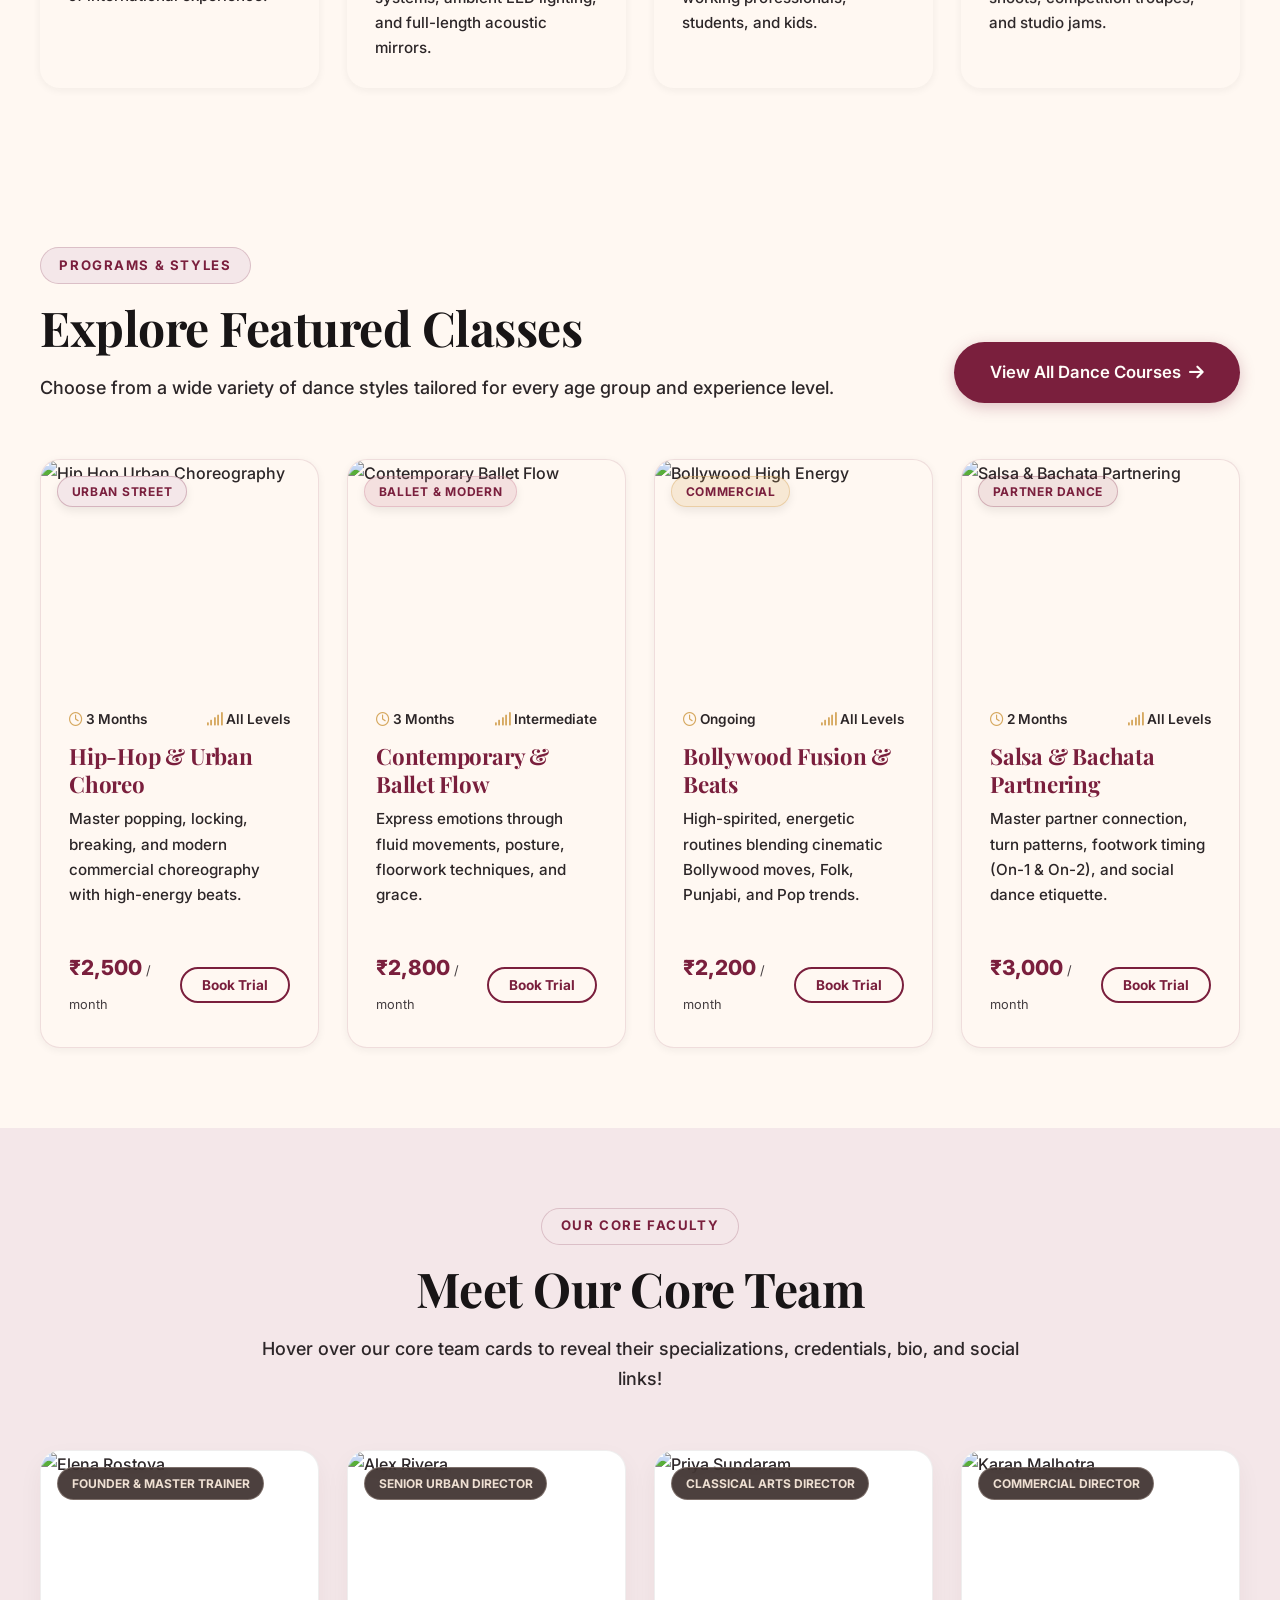
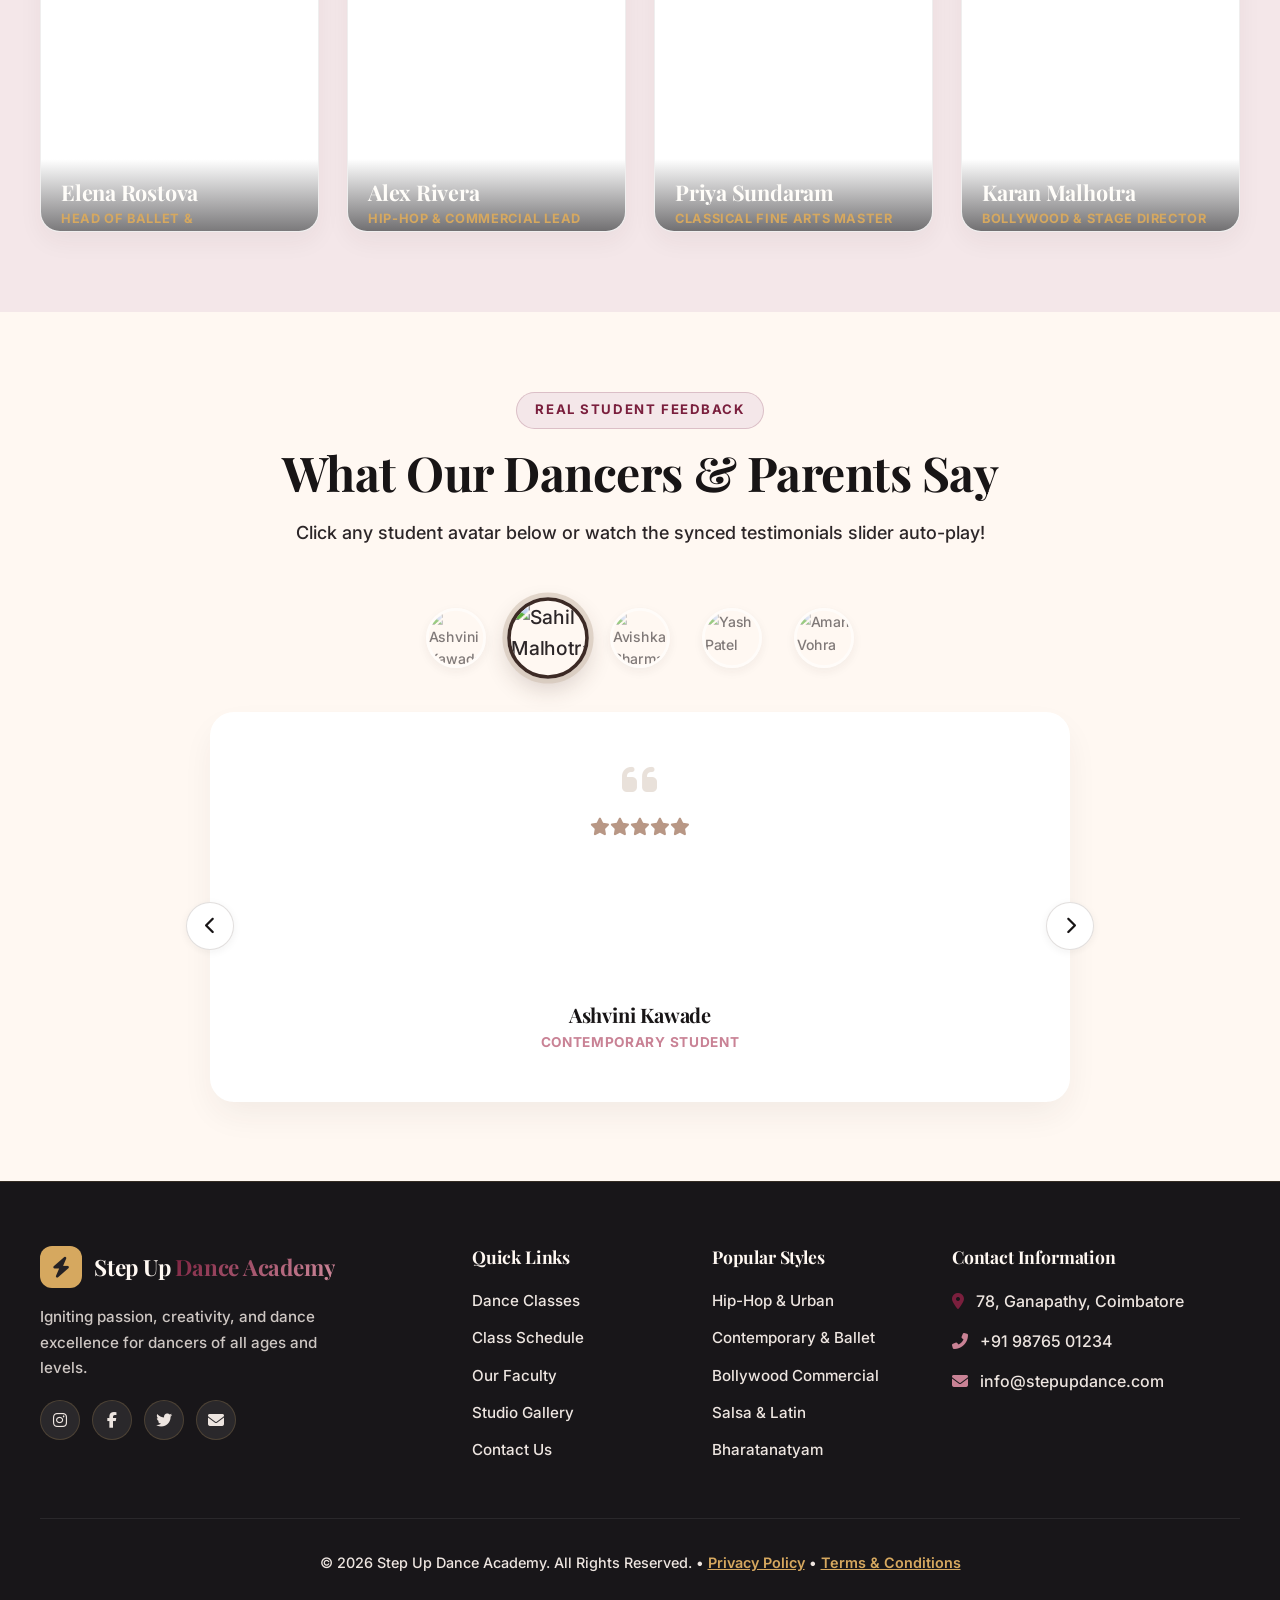
==== commit 73271c85: "Configure stage dancers image as full background in mobile view" ====
--- a/index.html
+++ b/index.html
@@ -15,7 +15,7 @@
   <link rel="stylesheet" href="https://cdnjs.cloudflare.com/ajax/libs/font-awesome/6.4.0/css/all.min.css">
   
   <!-- Stylesheet -->
-  <link rel="stylesheet" href="assets/css/style.css?v=23.0">
+  <link rel="stylesheet" href="assets/css/style.css?v=24.0">
 </head>
 <body>
 
@@ -72,11 +72,6 @@
           <a href="classes.html" class="btn btn-outline btn-lg" style="color: #FFF8F2; border-color: rgba(255, 248, 242, 0.35);">
             Explore Courses
           </a>
-        </div>
-
-        <!-- Dedicated Mobile Stage Dancers Image Card (Ensures all 5 dancers are 100% completely visible on mobile viewports) -->
-        <div class="home-mobile-stage-box">
-          <img src="assets/images/home-hero-bg.jpg" alt="Group of Diverse Stage Dancers at Step Up Dance Academy">
         </div>
 
         <div class="hero-stats">
--- a/assets/css/style.css
+++ b/assets/css/style.css
@@ -517,43 +517,26 @@
 
 @media (max-width: 768px) {
   .home-hero {
-    padding: 3rem 0 2.25rem 0 !important;
+    padding: 4.5rem 0 3.5rem 0 !important;
     background-size: cover !important;
-    background-position: center !important;
-    background-image: linear-gradient(rgba(24, 21, 24, 0.85), rgba(24, 21, 24, 0.92)), url('assets/images/home-hero-bg.jpg') !important;
-  }
-
-  .home-mobile-stage-box {
-    display: block !important;
-    width: 100% !important;
-    margin: 1.25rem 0 1.75rem 0 !important;
-    border-radius: 14px !important;
-    overflow: hidden !important;
-    border: 2px solid rgba(214, 168, 95, 0.45) !important;
-    box-shadow: 0 14px 35px rgba(0, 0, 0, 0.5) !important;
-  }
-
-  .home-mobile-stage-box img {
-    width: 100% !important;
-    height: auto !important;
-    display: block !important;
-    object-fit: contain !important;
+    background-position: center 25% !important;
+    background-image: linear-gradient(rgba(24, 21, 24, 0.62), rgba(24, 21, 24, 0.78)), url('assets/images/home-hero-bg.jpg') !important;
   }
 
   .home-hero .hero-title {
-    font-size: 1.85rem !important;
+    font-size: 2rem !important;
     line-height: 1.2 !important;
     margin-bottom: 0.75rem !important;
   }
 
   .home-hero .hero-subtitle {
-    font-size: 0.92rem !important;
-    line-height: 1.45 !important;
-    margin-bottom: 1.25rem !important;
+    font-size: 0.95rem !important;
+    line-height: 1.5 !important;
+    margin-bottom: 1.5rem !important;
   }
 
   .home-hero .hero-cta {
-    margin-bottom: 1rem !important;
+    margin-bottom: 2rem !important;
   }
 }
 
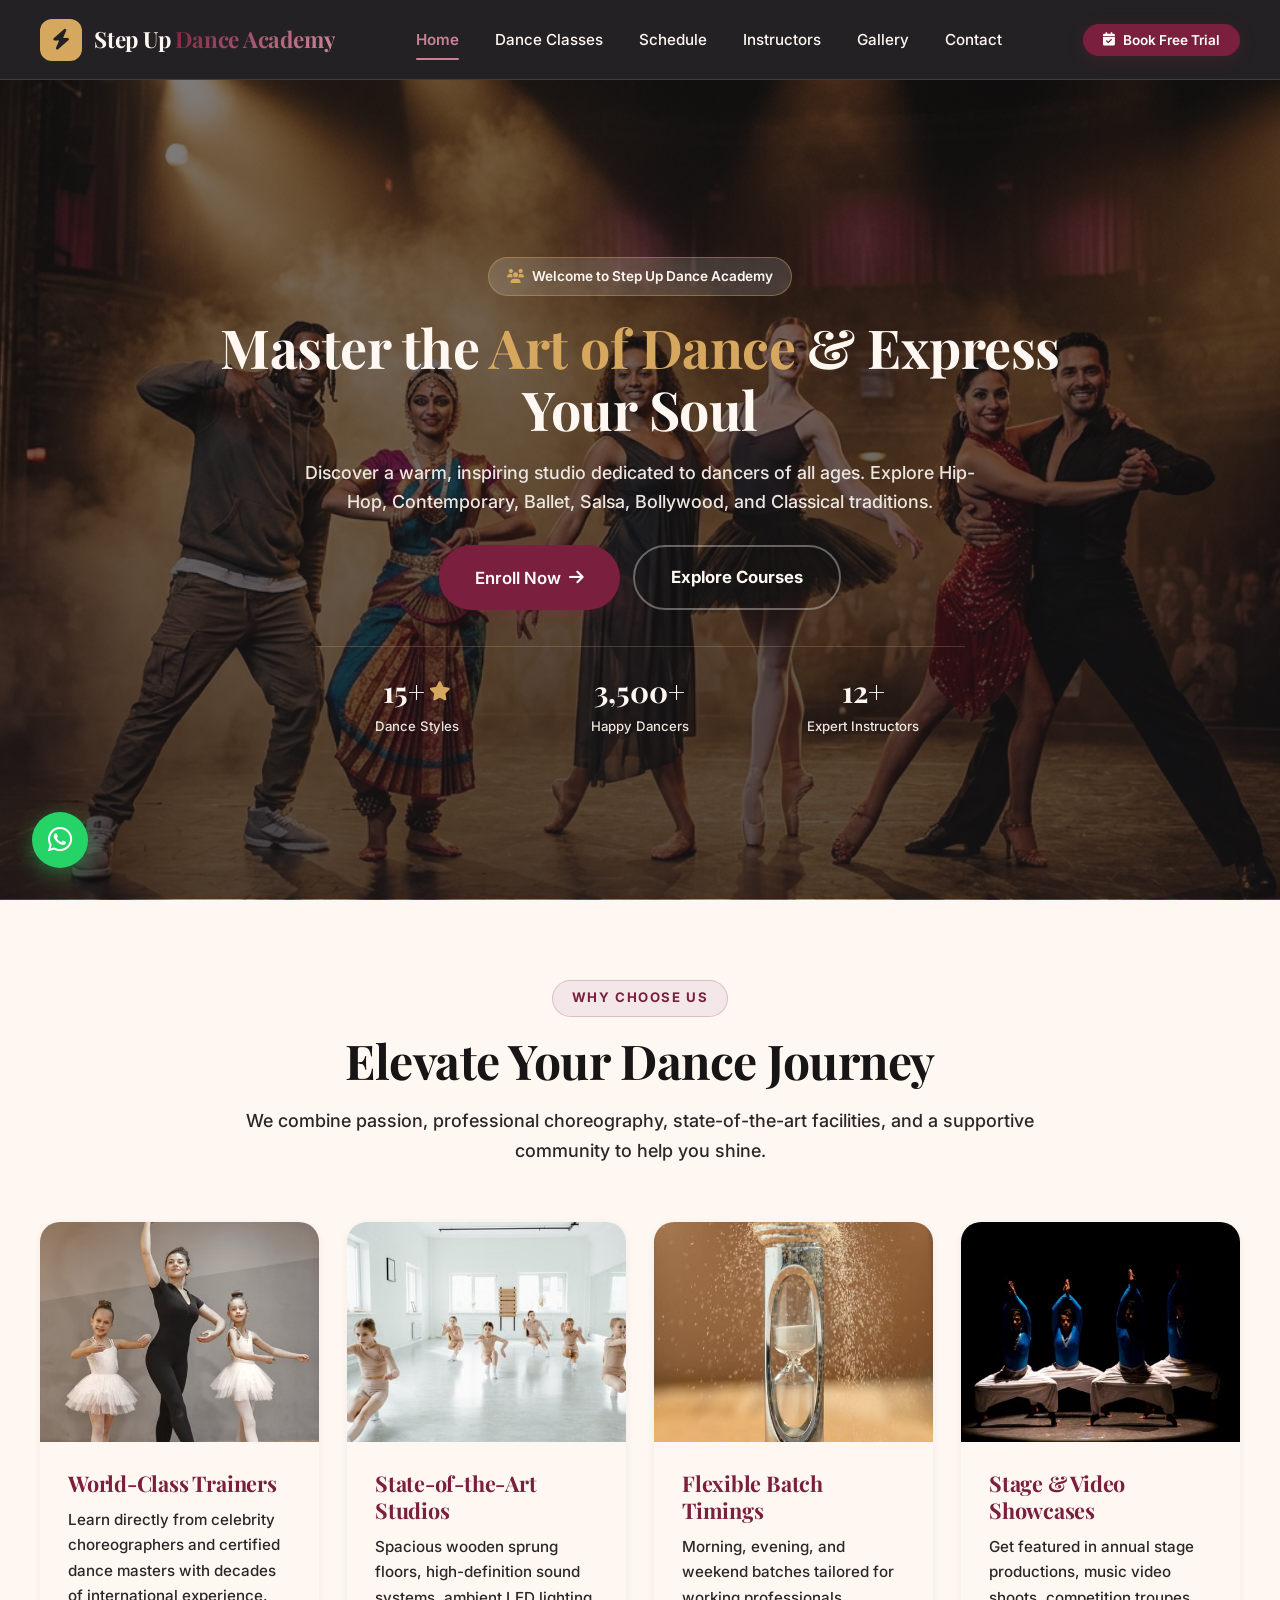
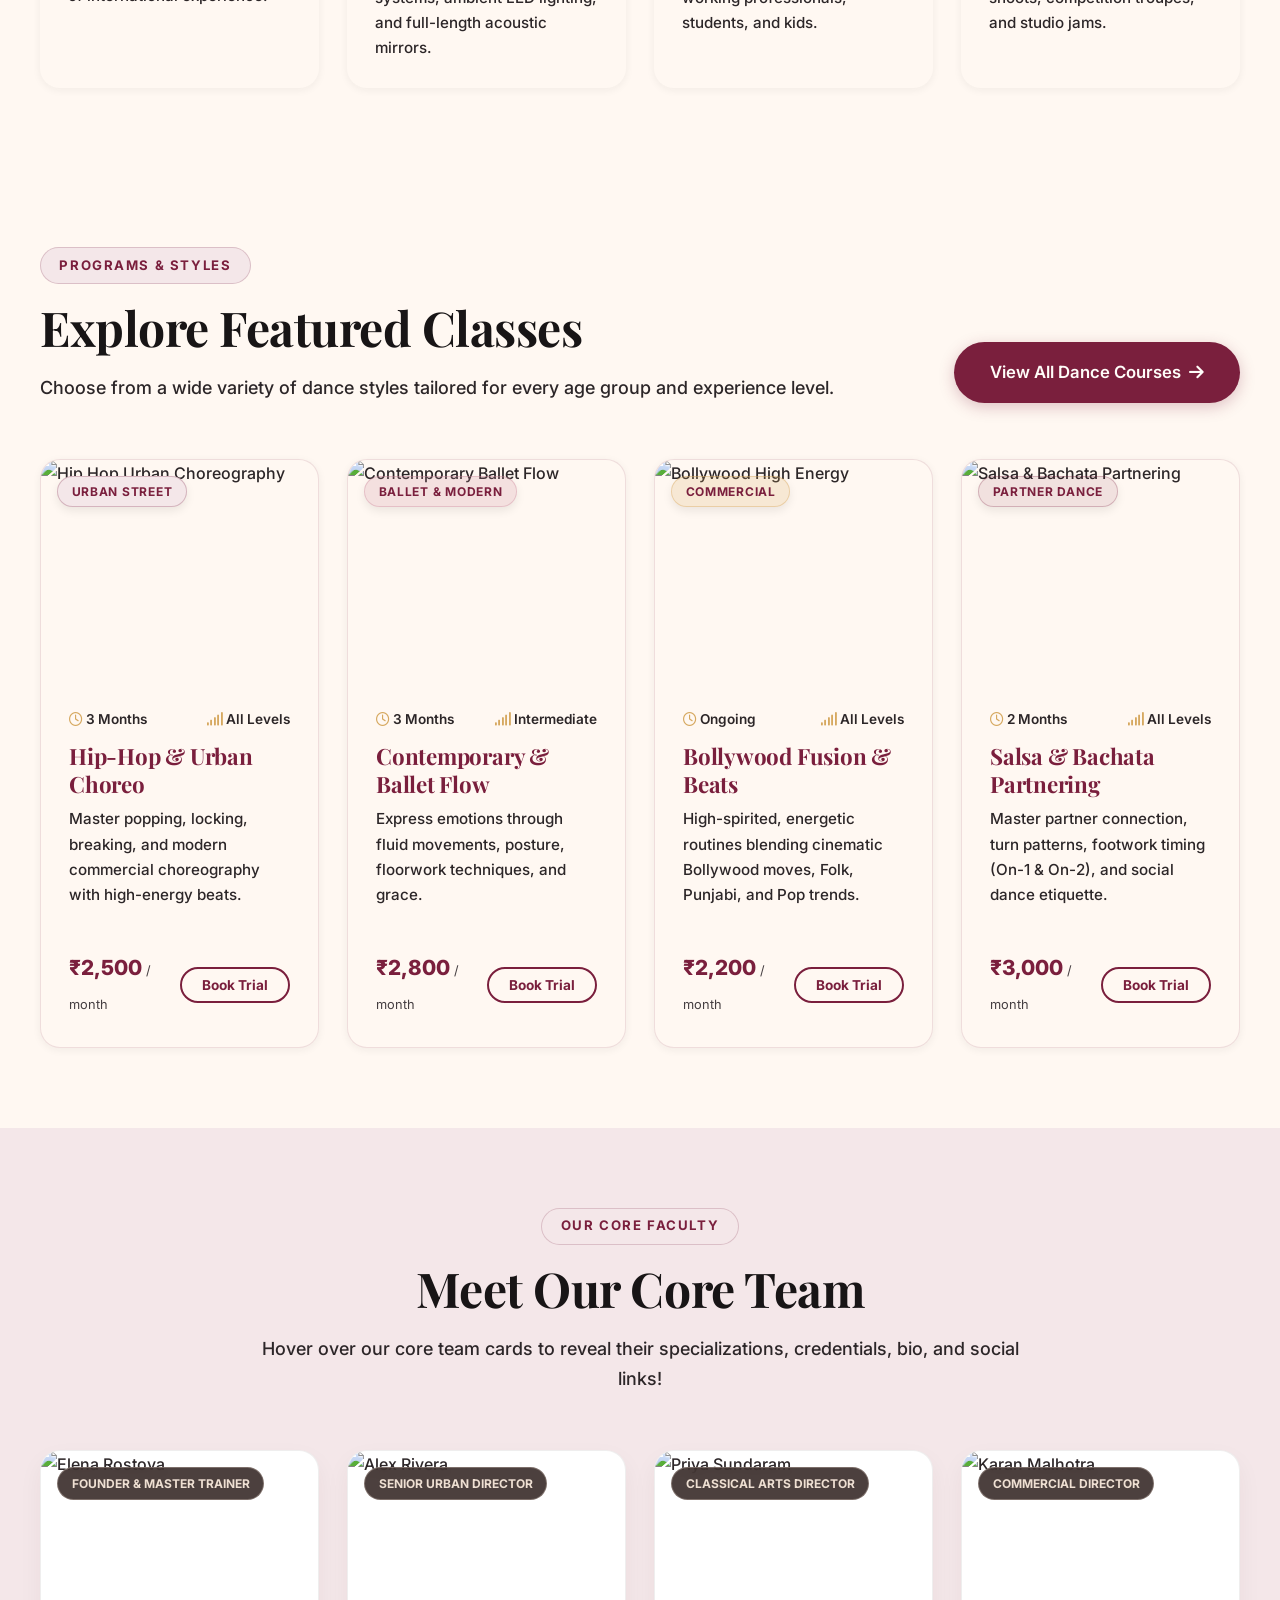
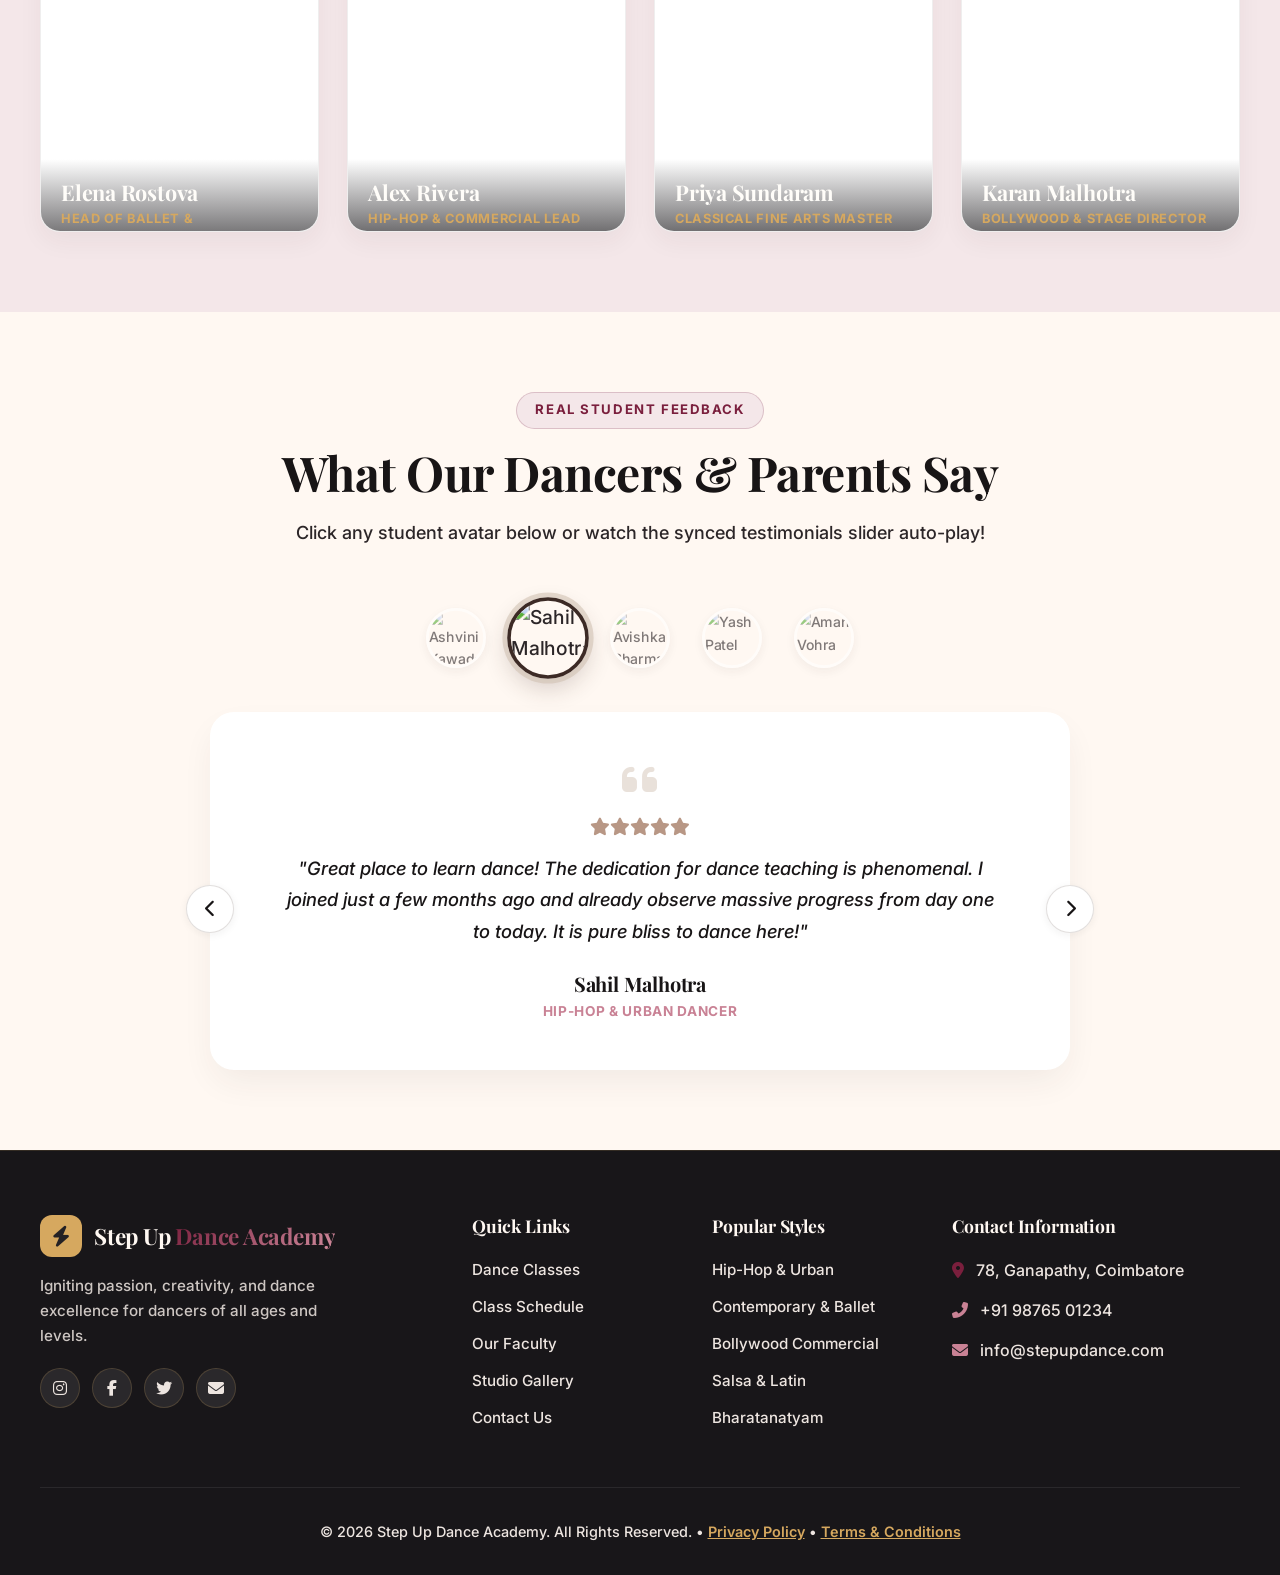
==== commit 7ce0f385: "Fix relative image path in CSS for mobile hero background and bump asset version tag to v=25.0" ====
--- a/index.html
+++ b/index.html
@@ -15,7 +15,7 @@
   <link rel="stylesheet" href="https://cdnjs.cloudflare.com/ajax/libs/font-awesome/6.4.0/css/all.min.css">
   
   <!-- Stylesheet -->
-  <link rel="stylesheet" href="assets/css/style.css?v=24.0">
+  <link rel="stylesheet" href="assets/css/style.css?v=25.0">
 </head>
 <body>
 
--- a/assets/css/style.css
+++ b/assets/css/style.css
@@ -520,7 +520,7 @@
     padding: 4.5rem 0 3.5rem 0 !important;
     background-size: cover !important;
     background-position: center 25% !important;
-    background-image: linear-gradient(rgba(24, 21, 24, 0.62), rgba(24, 21, 24, 0.78)), url('assets/images/home-hero-bg.jpg') !important;
+    background-image: linear-gradient(rgba(24, 21, 24, 0.55), rgba(24, 21, 24, 0.72)), url('../images/home-hero-bg.jpg') !important;
   }
 
   .home-hero .hero-title {
